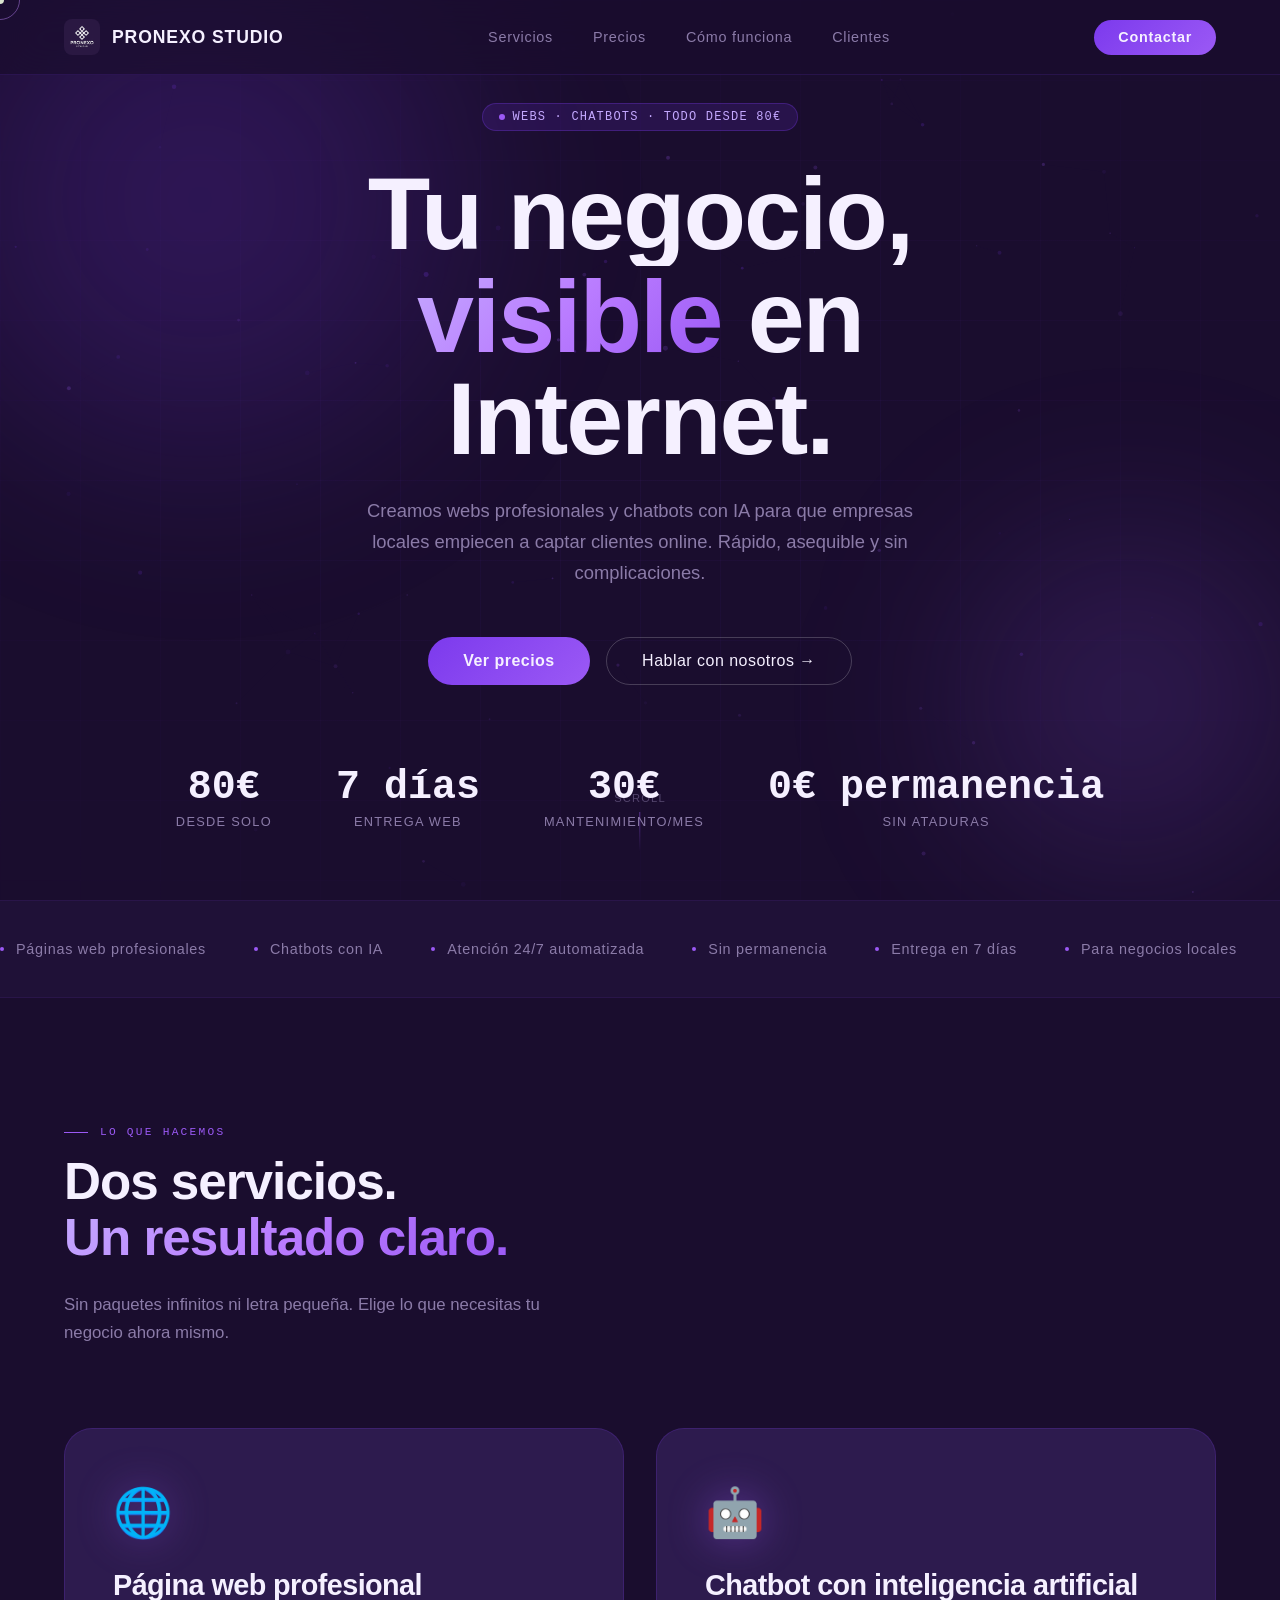
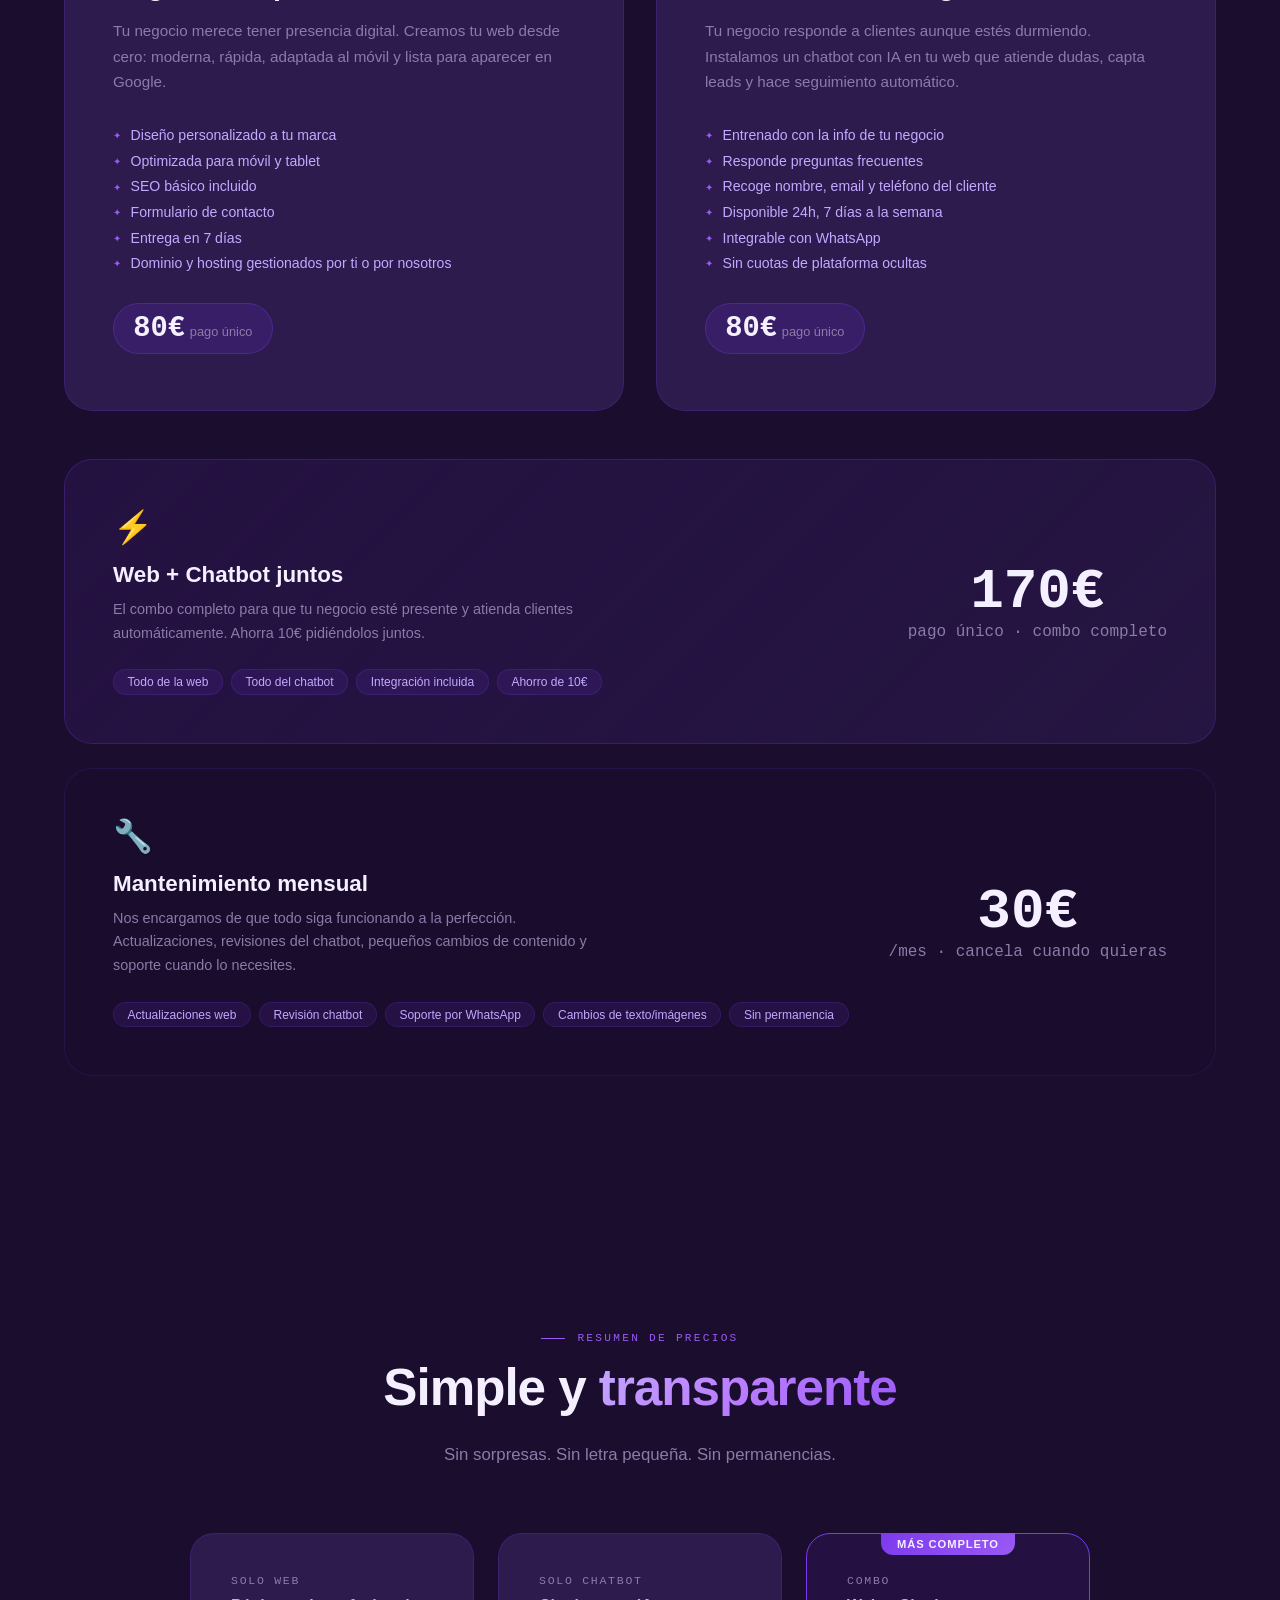
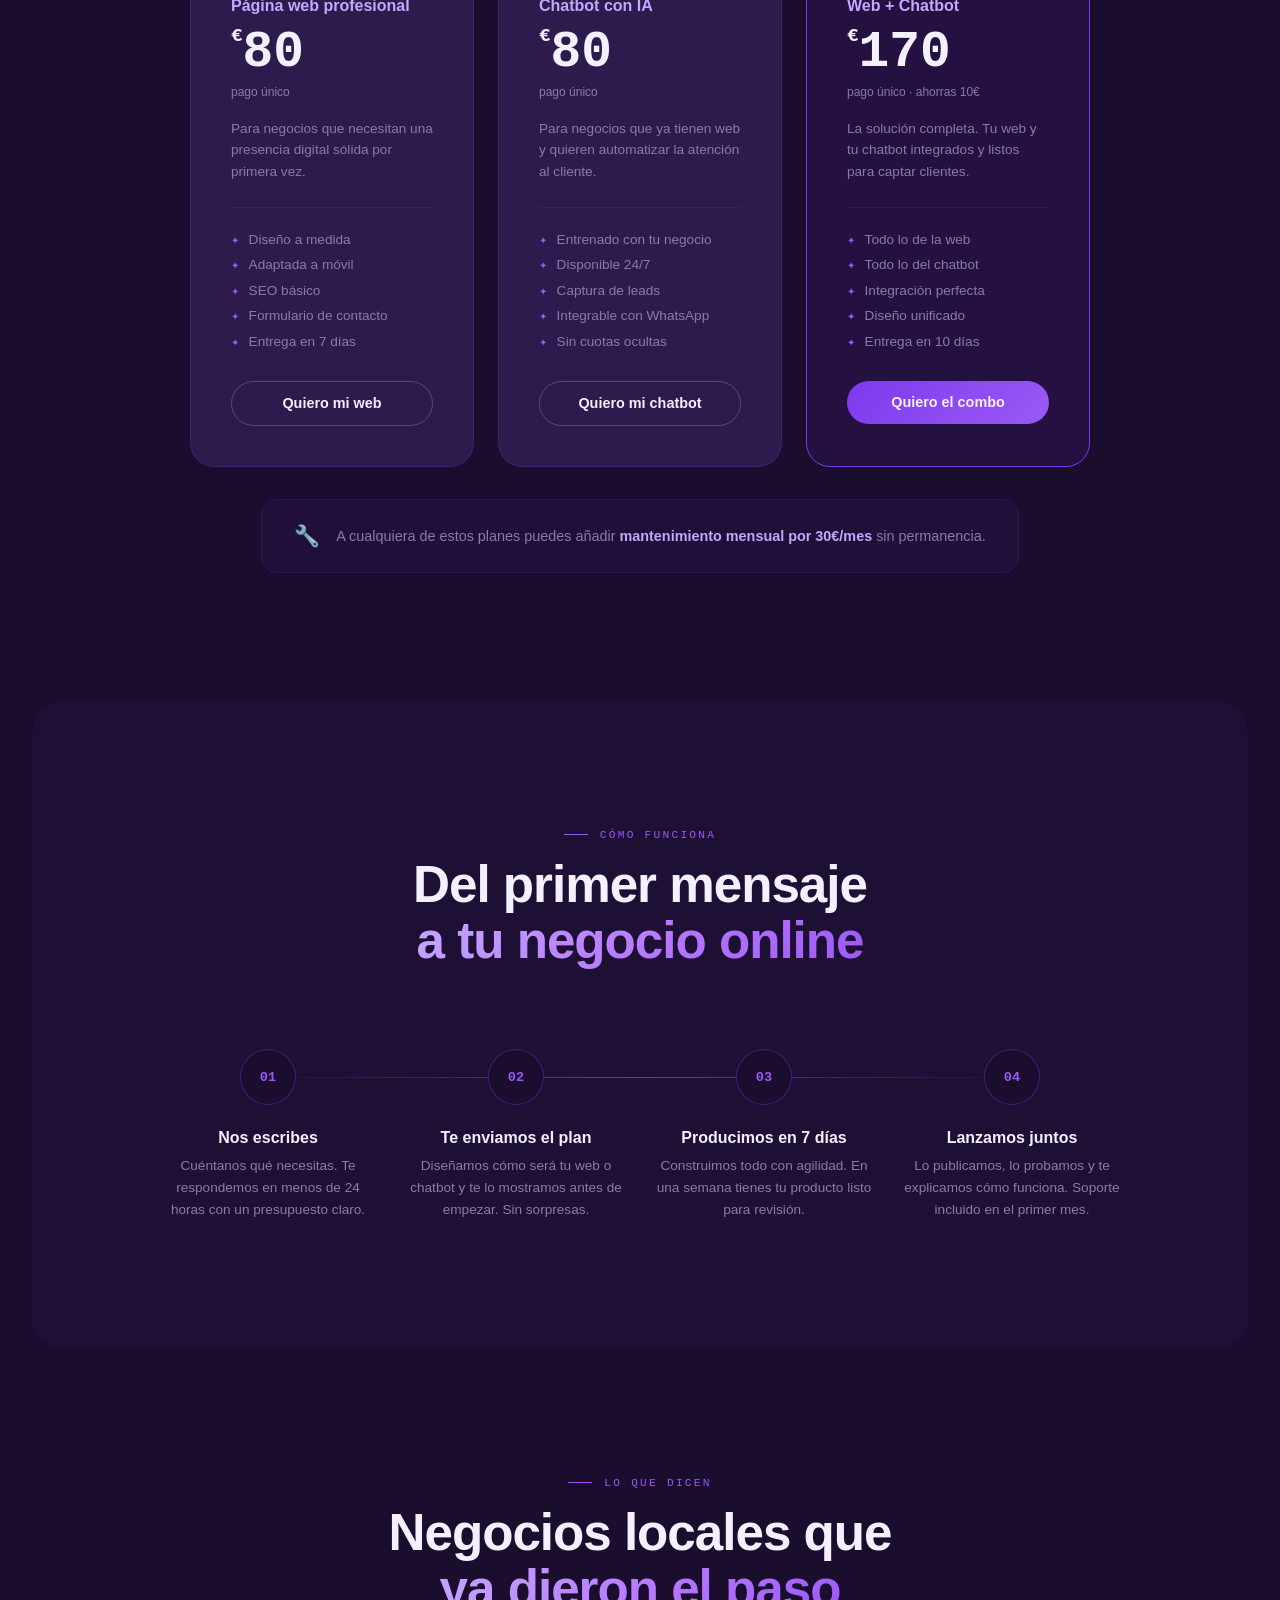
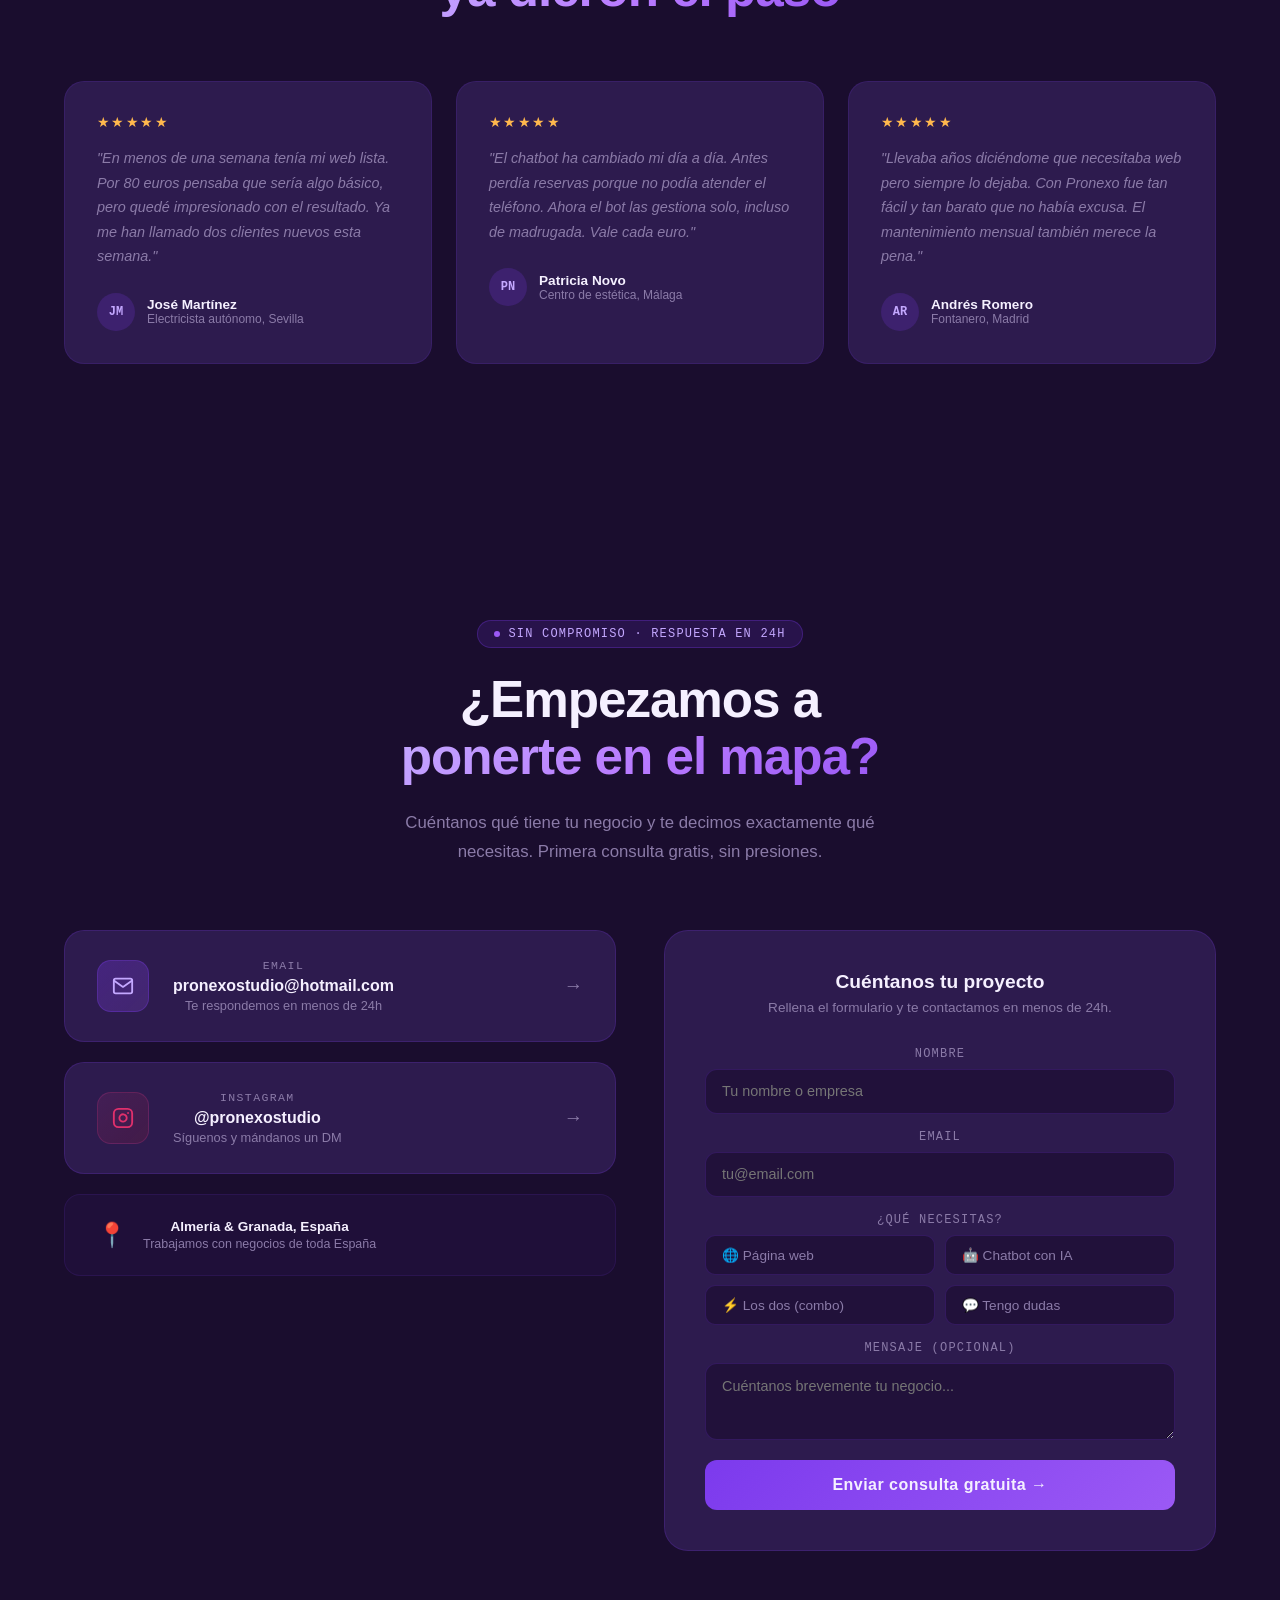
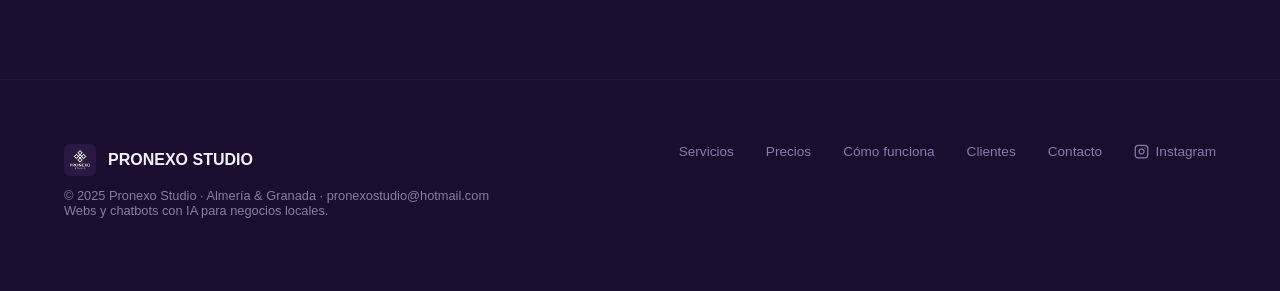
==== index.html @ 81e96afe "corregir nombre a index.html" ====
<!DOCTYPE html>
<html lang="es">
<head>
<meta charset="UTF-8">
<meta http-equiv="Content-Security-Policy" content="default-src 'self'; style-src 'self' 'unsafe-inline' https://fonts.googleapis.com; font-src https://fonts.gstatic.com; script-src 'self' 'unsafe-inline'; img-src 'self' data:; connect-src 'none'; frame-src 'none'; object-src 'none'; base-uri 'self';">
<meta http-equiv="X-Content-Type-Options" content="nosniff">
<meta http-equiv="X-Frame-Options" content="DENY">
<meta http-equiv="Referrer-Policy" content="strict-origin-when-cross-origin">
<meta http-equiv="Permissions-Policy" content="geolocation=(), microphone=(), camera=()">
<meta name="viewport" content="width=device-width, initial-scale=1.0">
<title>Pronexo Studio — Tu Presencia Digital con IA</title>
<link href="https://fonts.googleapis.com/css2?family=Space+Grotesk:wght@300;400;500;600;700&family=Space+Mono:wght@400;700&display=swap" rel="stylesheet">
<style>
*,*::before,*::after{box-sizing:border-box;margin:0;padding:0}
:root{
  --purple-deep:#1A0D2E;
  --purple-mid:#2D1B4E;
  --purple-bright:#7C3AED;
  --purple-glow:#9B59F5;
  --purple-light:#C4A8FF;
  --purple-pale:#EDE5FF;
  --white:#F5F0FF;
  --gray:#8B7BA8;
  --accent:#B97BFF;
  --gold:#FFB84D;
}
html{scroll-behavior:smooth}
body{
  background:var(--purple-deep);
  color:var(--white);
  font-family:'Space Grotesk',sans-serif;
  overflow-x:hidden;
  cursor:none;
}

/* CURSOR */
#cursor{position:fixed;top:0;left:0;pointer-events:none;z-index:9999;mix-blend-mode:difference}
#cursor-dot{width:8px;height:8px;background:var(--white);border-radius:50%;position:absolute;transform:translate(-50%,-50%);transition:transform .1s}
#cursor-ring{width:40px;height:40px;border:1.5px solid rgba(180,120,255,.6);border-radius:50%;position:absolute;transform:translate(-50%,-50%);transition:all .15s ease}

/* NAV */
nav{
  position:fixed;top:0;left:0;right:0;z-index:100;
  padding:1.2rem 4rem;
  display:flex;align-items:center;justify-content:space-between;
  backdrop-filter:blur(20px);
  background:rgba(26,13,46,.7);
  border-bottom:1px solid rgba(124,58,237,.15);
  transition:all .3s;
}
.nav-logo{display:flex;align-items:center;gap:.75rem}
.nav-logo img{width:36px;height:36px;border-radius:8px}
.nav-logo span{font-size:1.1rem;font-weight:700;letter-spacing:.05em;color:var(--white)}
.nav-links{display:flex;gap:2.5rem;list-style:none}
.nav-links a{color:var(--gray);text-decoration:none;font-size:.9rem;letter-spacing:.05em;transition:color .2s;font-weight:500}
.nav-links a:hover{color:var(--purple-light)}
.nav-cta{
  background:linear-gradient(135deg,var(--purple-bright),var(--purple-glow));
  color:var(--white);border:none;padding:.6rem 1.5rem;
  border-radius:50px;font-weight:600;font-size:.9rem;
  cursor:none;letter-spacing:.05em;
  transition:transform .2s,box-shadow .2s;
}
.nav-cta:hover{transform:scale(1.05);box-shadow:0 0 30px rgba(155,89,245,.4)}

/* HERO */
#hero{
  min-height:100vh;
  display:flex;flex-direction:column;align-items:center;justify-content:center;
  text-align:center;padding:6rem 2rem 4rem;
  position:relative;overflow:hidden;
}
.hero-grid{
  position:absolute;inset:0;
  background-image:
    linear-gradient(rgba(124,58,237,.06) 1px,transparent 1px),
    linear-gradient(90deg,rgba(124,58,237,.06) 1px,transparent 1px);
  background-size:80px 80px;
  mask-image:radial-gradient(ellipse 80% 70% at 50% 50%,black,transparent);
}
.hero-orb{position:absolute;border-radius:50%;filter:blur(80px);pointer-events:none;animation:orbFloat 8s ease-in-out infinite;}
.orb1{width:600px;height:600px;background:radial-gradient(circle,rgba(124,58,237,.25),transparent);top:-100px;left:-100px;}
.orb2{width:400px;height:400px;background:radial-gradient(circle,rgba(155,89,245,.2),transparent);bottom:0;right:-50px;animation-delay:-4s;}
@keyframes orbFloat{0%,100%{transform:translateY(0) scale(1)}50%{transform:translateY(-30px) scale(1.05)}}
.hero-eyebrow{
  display:inline-flex;align-items:center;gap:.5rem;
  background:rgba(124,58,237,.15);border:1px solid rgba(124,58,237,.3);
  border-radius:50px;padding:.4rem 1rem;
  font-family:'Space Mono',monospace;font-size:.75rem;
  color:var(--purple-light);letter-spacing:.1em;text-transform:uppercase;
  margin-bottom:2rem;
}
.hero-eyebrow-dot{width:6px;height:6px;background:var(--purple-glow);border-radius:50%;animation:pulse 2s infinite}
@keyframes pulse{0%,100%{opacity:1;transform:scale(1)}50%{opacity:.5;transform:scale(.8)}}
.hero-title{
  font-size:clamp(3rem,8vw,7rem);font-weight:700;line-height:1.0;
  letter-spacing:-.02em;margin-bottom:1.5rem;position:relative;z-index:1;
}
.hero-title .line{display:block;overflow:hidden}
.hero-title .word{display:inline-block;transform:translateY(120%);transition:transform .8s cubic-bezier(.16,1,.3,1)}
.hero-title.visible .word{transform:translateY(0)}
.hero-title .word:nth-child(2){transition-delay:.1s}
.hero-title .word:nth-child(3){transition-delay:.2s}
.grad-text{
  background:linear-gradient(135deg,var(--purple-light) 0%,var(--accent) 50%,var(--purple-glow) 100%);
  -webkit-background-clip:text;-webkit-text-fill-color:transparent;background-clip:text;
}
.hero-sub{font-size:1.15rem;color:var(--gray);max-width:560px;line-height:1.7;margin:0 auto 3rem;opacity:0;transform:translateY(20px);transition:all .8s .5s cubic-bezier(.16,1,.3,1)}
.hero-sub.visible{opacity:1;transform:translateY(0)}
.hero-ctas{display:flex;gap:1rem;justify-content:center;flex-wrap:wrap;opacity:0;transform:translateY(20px);transition:all .8s .7s}
.hero-ctas.visible{opacity:1;transform:translateY(0)}
.btn-primary{
  background:linear-gradient(135deg,var(--purple-bright),var(--purple-glow));
  color:var(--white);border:none;padding:.9rem 2.2rem;border-radius:50px;
  font-weight:600;font-size:1rem;cursor:none;letter-spacing:.03em;
  transition:transform .2s,box-shadow .2s;
}
.btn-primary:hover{transform:translateY(-2px);box-shadow:0 10px 40px rgba(155,89,245,.4)}
.btn-secondary{
  background:transparent;color:var(--white);
  border:1px solid rgba(255,255,255,.2);padding:.9rem 2.2rem;border-radius:50px;
  font-weight:500;font-size:1rem;cursor:none;letter-spacing:.03em;transition:all .2s;
}
.btn-secondary:hover{border-color:var(--purple-light);color:var(--purple-light)}
.hero-stats{display:flex;gap:4rem;justify-content:center;margin-top:5rem;flex-wrap:wrap;opacity:0;transition:opacity 1s 1s}
.hero-stats.visible{opacity:1}
.stat{text-align:center}
.stat-num{font-size:2.5rem;font-weight:700;color:var(--white);font-family:'Space Mono',monospace}
.stat-label{font-size:.8rem;color:var(--gray);letter-spacing:.1em;text-transform:uppercase;margin-top:.25rem}

/* MARQUEE */
.marquee-section{padding:2.5rem 0;border-top:1px solid rgba(124,58,237,.1);border-bottom:1px solid rgba(124,58,237,.1);overflow:hidden;background:rgba(45,27,78,.3)}
.marquee-track{display:flex;gap:3rem;width:max-content;animation:marquee 25s linear infinite}
@keyframes marquee{0%{transform:translateX(0)}100%{transform:translateX(-50%)}}
.marquee-item{display:flex;align-items:center;gap:.75rem;color:var(--gray);font-size:.9rem;white-space:nowrap;font-weight:500;letter-spacing:.05em}
.marquee-dot{width:4px;height:4px;background:var(--purple-glow);border-radius:50%}

/* SECTIONS */
section{padding:8rem 4rem;max-width:1400px;margin:0 auto}
.section-label{font-family:'Space Mono',monospace;font-size:.7rem;color:var(--purple-glow);letter-spacing:.2em;text-transform:uppercase;margin-bottom:1rem;display:flex;align-items:center;gap:.75rem}
.section-label::before{content:'';display:block;width:24px;height:1px;background:var(--purple-glow)}
.section-title{font-size:clamp(2rem,4vw,3.5rem);font-weight:700;line-height:1.1;letter-spacing:-.02em;margin-bottom:1.5rem}
.section-sub{font-size:1.05rem;color:var(--gray);max-width:500px;line-height:1.7}

/* SERVICES — solo 2 */
#services{position:relative}
.services-intro{margin-bottom:5rem}
.services-duo{display:grid;grid-template-columns:1fr 1fr;gap:2rem;margin-bottom:3rem}
.service-card-big{
  border-radius:28px;padding:3.5rem 3rem;
  background:var(--purple-mid);border:1px solid rgba(124,58,237,.2);
  position:relative;overflow:hidden;cursor:none;
  transition:transform .3s,border-color .3s;
}
.service-card-big:hover{transform:translateY(-5px);border-color:rgba(124,58,237,.5)}
.service-card-big::before{
  content:'';position:absolute;inset:0;
  background:linear-gradient(135deg,rgba(124,58,237,.08),transparent);
  opacity:0;transition:opacity .3s;
}
.service-card-big:hover::before{opacity:1}
.service-big-icon{
  font-size:3rem;margin-bottom:1.75rem;display:block;
  filter:drop-shadow(0 0 20px rgba(155,89,245,.4));
}
.service-big-title{font-size:1.8rem;font-weight:700;color:var(--white);margin-bottom:1rem;letter-spacing:-.02em}
.service-big-desc{font-size:.95rem;color:var(--gray);line-height:1.7;margin-bottom:2rem}
.service-features{list-style:none;display:flex;flex-direction:column;gap:.6rem;margin-bottom:2rem}
.service-features li{font-size:.88rem;color:var(--purple-light);display:flex;gap:.6rem;align-items:flex-start}
.service-features li::before{content:'✦';color:var(--purple-glow);flex-shrink:0;font-size:.65rem;margin-top:.2em}
.service-price-tag{
  display:inline-flex;align-items:baseline;gap:.3rem;
  background:rgba(124,58,237,.15);border:1px solid rgba(124,58,237,.3);
  border-radius:50px;padding:.5rem 1.2rem;
}
.service-price-num{font-size:1.8rem;font-weight:700;font-family:'Space Mono',monospace;color:var(--white)}
.service-price-label{font-size:.8rem;color:var(--gray)}

/* MAINTENANCE CARD */
.maintenance-card{
  border-radius:28px;padding:3rem;
  background:linear-gradient(135deg,rgba(124,58,237,.1),rgba(45,27,78,.6));
  border:1px solid rgba(124,58,237,.25);
  display:grid;grid-template-columns:1fr auto;gap:2rem;align-items:center;
  cursor:none;transition:transform .3s,border-color .3s;
}
.maintenance-card:hover{transform:translateY(-3px);border-color:rgba(124,58,237,.5)}
.maintenance-left{}
.maintenance-icon{font-size:2rem;margin-bottom:1rem;display:block}
.maintenance-title{font-size:1.4rem;font-weight:700;color:var(--white);margin-bottom:.6rem}
.maintenance-desc{font-size:.9rem;color:var(--gray);line-height:1.65;max-width:500px}
.maintenance-right{text-align:center;flex-shrink:0}
.maintenance-price{font-size:3.5rem;font-weight:700;font-family:'Space Mono',monospace;color:var(--white);line-height:1}
.maintenance-price span{font-size:1rem;color:var(--gray);font-weight:400;display:block;margin-top:.25rem}
.maintenance-features{display:flex;flex-wrap:wrap;gap:.5rem;margin-top:1.5rem}
.feat-pill{
  background:rgba(124,58,237,.12);border:1px solid rgba(124,58,237,.2);
  border-radius:50px;padding:.3rem .85rem;
  font-size:.75rem;color:var(--purple-light);white-space:nowrap;
}

/* PRICING — 3 planes claros */
#pricing{text-align:center}
.pricing-grid{display:grid;grid-template-columns:repeat(3,1fr);gap:1.5rem;max-width:900px;margin:4rem auto 0;text-align:left}
.pricing-card{
  border-radius:24px;padding:2.5rem;
  background:var(--purple-mid);border:1px solid rgba(124,58,237,.2);
  transition:transform .3s,border-color .3s;position:relative;cursor:none;
}
.pricing-card:hover{transform:translateY(-4px)}
.pricing-card.featured{border-color:var(--purple-bright);background:rgba(124,58,237,.1)}
.pricing-badge{
  position:absolute;top:-1px;left:50%;transform:translateX(-50%);
  background:linear-gradient(135deg,var(--purple-bright),var(--purple-glow));
  color:var(--white);padding:.3rem 1rem;border-radius:0 0 12px 12px;
  font-size:.7rem;font-weight:600;letter-spacing:.08em;text-transform:uppercase;white-space:nowrap;
}
.pricing-plan{font-size:.72rem;color:var(--gray);letter-spacing:.15em;text-transform:uppercase;font-family:'Space Mono',monospace;margin-bottom:.6rem}
.pricing-what{font-size:1rem;font-weight:600;color:var(--purple-light);margin-bottom:.75rem}
.pricing-price{font-size:3.2rem;font-weight:700;font-family:'Space Mono',monospace;color:var(--white);line-height:1}
.pricing-price sup{font-size:1.2rem;vertical-align:top;margin-top:.5rem}
.pricing-price sub{font-size:.9rem;color:var(--gray);font-weight:400}
.pricing-once{font-size:.75rem;color:var(--gray);margin-top:.25rem;margin-bottom:1.2rem}
.pricing-desc{font-size:.85rem;color:var(--gray);margin-bottom:1.5rem;line-height:1.6;padding-bottom:1.5rem;border-bottom:1px solid rgba(124,58,237,.15)}
.pricing-features{list-style:none;display:flex;flex-direction:column;gap:.65rem;margin-bottom:2rem}
.pricing-features li{font-size:.85rem;color:var(--gray);display:flex;gap:.6rem;align-items:flex-start}
.pricing-features li::before{content:'✦';color:var(--purple-glow);flex-shrink:0;font-size:.65rem;margin-top:.2em}
.pricing-btn{
  display:block;width:100%;text-align:center;
  padding:.85rem;border-radius:50px;font-weight:600;font-size:.9rem;
  cursor:none;transition:all .2s;text-decoration:none;border:none;
}
.pricing-btn.outline{background:transparent;color:var(--white);border:1px solid rgba(255,255,255,.2)}
.pricing-btn.outline:hover{border-color:var(--purple-light);color:var(--purple-light)}
.pricing-btn.filled{background:linear-gradient(135deg,var(--purple-bright),var(--purple-glow));color:var(--white)}
.pricing-btn.filled:hover{box-shadow:0 8px 30px rgba(155,89,245,.4)}

/* PROCESS */
.process-steps{display:grid;grid-template-columns:repeat(4,1fr);gap:2rem;margin-top:5rem;position:relative}
.process-steps::before{content:'';position:absolute;top:28px;left:10%;right:10%;height:1px;background:linear-gradient(90deg,transparent,rgba(124,58,237,.4),rgba(155,89,245,.6),rgba(124,58,237,.4),transparent)}
.step{position:relative;text-align:center}
.step-num{width:56px;height:56px;border-radius:50%;border:1px solid rgba(124,58,237,.4);display:flex;align-items:center;justify-content:center;font-family:'Space Mono',monospace;font-size:.85rem;font-weight:700;color:var(--purple-glow);margin:0 auto 1.5rem;background:var(--purple-deep);position:relative;z-index:1;transition:all .3s}
.step:hover .step-num{background:rgba(124,58,237,.2);border-color:var(--purple-glow);box-shadow:0 0 20px rgba(155,89,245,.3)}
.step-title{font-size:1rem;font-weight:600;margin-bottom:.5rem;color:var(--white)}
.step-desc{font-size:.85rem;color:var(--gray);line-height:1.6}

/* TESTIMONIALS */
.testimonials-grid{display:grid;grid-template-columns:repeat(3,1fr);gap:1.5rem;margin-top:4rem}
.testimonial-card{background:var(--purple-mid);border:1px solid rgba(124,58,237,.15);border-radius:20px;padding:2rem;transition:transform .3s;cursor:none}
.testimonial-card:hover{transform:translateY(-3px)}
.testimonial-stars{color:var(--gold);font-size:.9rem;margin-bottom:1rem;letter-spacing:.1em}
.testimonial-text{font-size:.9rem;color:var(--gray);line-height:1.7;margin-bottom:1.5rem;font-style:italic}
.testimonial-author{display:flex;align-items:center;gap:.75rem}
.author-avatar{width:38px;height:38px;border-radius:50%;background:rgba(124,58,237,.2);display:flex;align-items:center;justify-content:center;font-size:.75rem;font-weight:700;color:var(--purple-light);font-family:'Space Mono',monospace;flex-shrink:0}
.author-name{font-size:.85rem;font-weight:600;color:var(--white)}
.author-company{font-size:.75rem;color:var(--gray)}

/* CTA */
#cta{text-align:center}
.cta-box{background:linear-gradient(135deg,rgba(124,58,237,.2),rgba(45,27,78,.8));border:1px solid rgba(124,58,237,.3);border-radius:32px;padding:6rem 4rem;position:relative;overflow:hidden;max-width:900px;margin:0 auto}
.cta-glow{position:absolute;top:50%;left:50%;transform:translate(-50%,-50%);width:600px;height:300px;background:radial-gradient(ellipse,rgba(124,58,237,.15),transparent);pointer-events:none}
.cta-title{font-size:clamp(2rem,4vw,3.2rem);font-weight:700;margin-bottom:1.5rem;line-height:1.1}
.cta-sub{font-size:1.05rem;color:var(--gray);margin-bottom:2.5rem;max-width:480px;margin-left:auto;margin-right:auto;line-height:1.7}

/* FOOTER */
footer{padding:4rem;border-top:1px solid rgba(124,58,237,.1);max-width:1400px;margin:0 auto;display:grid;grid-template-columns:1fr auto;gap:2rem;align-items:start}
.footer-brand{display:flex;align-items:center;gap:.75rem;margin-bottom:.75rem}
.footer-brand img{width:32px;height:32px;border-radius:6px}
.footer-brand span{font-weight:700;font-size:1rem;color:var(--white)}
.footer-copy{font-size:.8rem;color:var(--gray)}
.footer-links{display:flex;gap:2rem;flex-wrap:wrap}
.footer-links a{font-size:.85rem;color:var(--gray);text-decoration:none;transition:color .2s}
.footer-links a:hover{color:var(--purple-light)}

/* SCROLL REVEAL */
.reveal{opacity:0;transform:translateY(40px);transition:all .8s cubic-bezier(.16,1,.3,1)}
.reveal.revealed{opacity:1;transform:translateY(0)}
.reveal-delay-1{transition-delay:.1s}
.reveal-delay-2{transition-delay:.2s}
.reveal-delay-3{transition-delay:.3s}
.reveal-delay-4{transition-delay:.4s}

/* SCROLL INDICATOR */
.scroll-indicator{position:absolute;bottom:3rem;left:50%;transform:translateX(-50%);display:flex;flex-direction:column;align-items:center;gap:.5rem;opacity:.5;animation:scrollBounce 2s ease-in-out infinite;font-size:.7rem;color:var(--gray);letter-spacing:.1em}
@keyframes scrollBounce{0%,100%{transform:translateX(-50%) translateY(0)}50%{transform:translateX(-50%) translateY(6px)}}
.scroll-indicator-line{width:1px;height:40px;background:linear-gradient(var(--purple-glow),transparent)}

@media(max-width:900px){
  nav{padding:1rem 2rem}
  .nav-links{display:none}
  section{padding:5rem 2rem}
  .services-duo{grid-template-columns:1fr}
  .maintenance-card{grid-template-columns:1fr;text-align:center}
  .process-steps{grid-template-columns:1fr 1fr}
  .pricing-grid{grid-template-columns:1fr;max-width:400px}
  .testimonials-grid{grid-template-columns:1fr}
  footer{grid-template-columns:1fr}
  .cta-box{padding:4rem 2rem}
}
</style>
</head>
<body>

<canvas id="particles-canvas" style="position:fixed;inset:0;pointer-events:none;z-index:0;opacity:.4"></canvas>

<div id="cursor">
  <div id="cursor-dot"></div>
  <div id="cursor-ring"></div>
</div>

<nav id="navbar">
  <div class="nav-logo">
    <img src="[data-uri]" alt="Pronexo Studio">
    <span>PRONEXO STUDIO</span>
  </div>
  <ul class="nav-links">
    <li><a href="#services">Servicios</a></li>
    <li><a href="#pricing">Precios</a></li>
    <li><a href="#process">Cómo funciona</a></li>
    <li><a href="#testimonials">Clientes</a></li>
  </ul>
  <button class="nav-cta" onclick="document.getElementById('cta').scrollIntoView({behavior:'smooth'})">Contactar</button>
</nav>

<section id="hero">
  <div class="hero-grid"></div>
  <div class="hero-orb orb1"></div>
  <div class="hero-orb orb2"></div>
  <div style="position:relative;z-index:1" id="hero-content">
    <div class="hero-eyebrow">
      <span class="hero-eyebrow-dot"></span>
      <span>Webs · Chatbots · Todo desde 80€</span>
    </div>
    <h1 class="hero-title">
      <span class="line"><span class="word">Tu negocio,</span></span>
      <span class="line"><span class="word grad-text">visible</span> <span class="word">en</span></span>
      <span class="line"><span class="word">Internet.</span></span>
    </h1>
    <p class="hero-sub">Creamos webs profesionales y chatbots con IA para que empresas locales empiecen a captar clientes online. Rápido, asequible y sin complicaciones.</p>
    <div class="hero-ctas">
      <button class="btn-primary" onclick="document.getElementById('pricing').scrollIntoView({behavior:'smooth'})">Ver precios</button>
      <button class="btn-secondary" onclick="document.getElementById('cta').scrollIntoView({behavior:'smooth'})">Hablar con nosotros →</button>
    </div>
    <div class="hero-stats">
      <div class="stat"><div class="stat-num" data-count="80" data-suffix="€">0</div><div class="stat-label">Desde solo</div></div>
      <div class="stat"><div class="stat-num" data-count="7" data-suffix=" días">0</div><div class="stat-label">Entrega web</div></div>
      <div class="stat"><div class="stat-num" data-count="30" data-suffix="€">0</div><div class="stat-label">Mantenimiento/mes</div></div>
      <div class="stat"><div class="stat-num" data-count="0" data-suffix="€ permanencia">0</div><div class="stat-label">Sin ataduras</div></div>
    </div>
  </div>
  <div class="scroll-indicator"><span>SCROLL</span><div class="scroll-indicator-line"></div></div>
</section>

<div class="marquee-section">
  <div class="marquee-track">
    <div class="marquee-item"><span class="marquee-dot"></span> Páginas web profesionales</div>
    <div class="marquee-item"><span class="marquee-dot"></span> Chatbots con IA</div>
    <div class="marquee-item"><span class="marquee-dot"></span> Atención 24/7 automatizada</div>
    <div class="marquee-item"><span class="marquee-dot"></span> Sin permanencia</div>
    <div class="marquee-item"><span class="marquee-dot"></span> Entrega en 7 días</div>
    <div class="marquee-item"><span class="marquee-dot"></span> Para negocios locales</div>
    <div class="marquee-item"><span class="marquee-dot"></span> Precios desde 80€</div>
    <div class="marquee-item"><span class="marquee-dot"></span> Páginas web profesionales</div>
    <div class="marquee-item"><span class="marquee-dot"></span> Chatbots con IA</div>
    <div class="marquee-item"><span class="marquee-dot"></span> Atención 24/7 automatizada</div>
    <div class="marquee-item"><span class="marquee-dot"></span> Sin permanencia</div>
    <div class="marquee-item"><span class="marquee-dot"></span> Entrega en 7 días</div>
    <div class="marquee-item"><span class="marquee-dot"></span> Para negocios locales</div>
    <div class="marquee-item"><span class="marquee-dot"></span> Precios desde 80€</div>
  </div>
</div>

<section id="services">
  <div class="services-intro reveal">
    <div class="section-label">Lo que hacemos</div>
    <h2 class="section-title">Dos servicios.<br><span class="grad-text">Un resultado claro.</span></h2>
    <p class="section-sub">Sin paquetes infinitos ni letra pequeña. Elige lo que necesitas tu negocio ahora mismo.</p>
  </div>

  <div class="services-duo">
    <div class="service-card-big reveal reveal-delay-1">
      <span class="service-big-icon">🌐</span>
      <div class="service-big-title">Página web profesional</div>
      <div class="service-big-desc">Tu negocio merece tener presencia digital. Creamos tu web desde cero: moderna, rápida, adaptada al móvil y lista para aparecer en Google.</div>
      <ul class="service-features">
        <li>Diseño personalizado a tu marca</li>
        <li>Optimizada para móvil y tablet</li>
        <li>SEO básico incluido</li>
        <li>Formulario de contacto</li>
        <li>Entrega en 7 días</li>
        <li>Dominio y hosting gestionados por ti o por nosotros</li>
      </ul>
      <div class="service-price-tag">
        <span class="service-price-num">80€</span>
        <span class="service-price-label">pago único</span>
      </div>
    </div>

    <div class="service-card-big reveal reveal-delay-2">
      <span class="service-big-icon">🤖</span>
      <div class="service-big-title">Chatbot con inteligencia artificial</div>
      <div class="service-big-desc">Tu negocio responde a clientes aunque estés durmiendo. Instalamos un chatbot con IA en tu web que atiende dudas, capta leads y hace seguimiento automático.</div>
      <ul class="service-features">
        <li>Entrenado con la info de tu negocio</li>
        <li>Responde preguntas frecuentes</li>
        <li>Recoge nombre, email y teléfono del cliente</li>
        <li>Disponible 24h, 7 días a la semana</li>
        <li>Integrable con WhatsApp</li>
        <li>Sin cuotas de plataforma ocultas</li>
      </ul>
      <div class="service-price-tag">
        <span class="service-price-num">80€</span>
        <span class="service-price-label">pago único</span>
      </div>
    </div>
  </div>

  <div class="maintenance-card reveal">
    <div class="maintenance-left">
      <span class="maintenance-icon">⚡</span>
      <div class="maintenance-title">Web + Chatbot juntos</div>
      <div class="maintenance-desc">El combo completo para que tu negocio esté presente y atienda clientes automáticamente. Ahorra 10€ pidiéndolos juntos.</div>
      <div class="maintenance-features">
        <span class="feat-pill">Todo de la web</span>
        <span class="feat-pill">Todo del chatbot</span>
        <span class="feat-pill">Integración incluida</span>
        <span class="feat-pill">Ahorro de 10€</span>
      </div>
    </div>
    <div class="maintenance-right">
      <div class="maintenance-price">170€<span>pago único · combo completo</span></div>
    </div>
  </div>

  <div class="maintenance-card reveal" style="margin-top:1.5rem;background:rgba(26,13,46,.6);border-color:rgba(124,58,237,.15)">
    <div class="maintenance-left">
      <span class="maintenance-icon">🔧</span>
      <div class="maintenance-title">Mantenimiento mensual</div>
      <div class="maintenance-desc">Nos encargamos de que todo siga funcionando a la perfección. Actualizaciones, revisiones del chatbot, pequeños cambios de contenido y soporte cuando lo necesites.</div>
      <div class="maintenance-features">
        <span class="feat-pill">Actualizaciones web</span>
        <span class="feat-pill">Revisión chatbot</span>
        <span class="feat-pill">Soporte por WhatsApp</span>
        <span class="feat-pill">Cambios de texto/imágenes</span>
        <span class="feat-pill">Sin permanencia</span>
      </div>
    </div>
    <div class="maintenance-right">
      <div class="maintenance-price">30€<span>/mes · cancela cuando quieras</span></div>
    </div>
  </div>
</section>

<section id="pricing" style="text-align:center">
  <div class="reveal">
    <div class="section-label" style="justify-content:center">Resumen de precios</div>
    <h2 class="section-title">Simple y <span class="grad-text">transparente</span></h2>
    <p class="section-sub" style="margin:0 auto 0">Sin sorpresas. Sin letra pequeña. Sin permanencias.</p>
  </div>
  <div class="pricing-grid">
    <div class="pricing-card reveal reveal-delay-1">
      <div class="pricing-plan">Solo web</div>
      <div class="pricing-what">Página web profesional</div>
      <div class="pricing-price"><sup>€</sup>80<sub></sub></div>
      <div class="pricing-once">pago único</div>
      <div class="pricing-desc">Para negocios que necesitan una presencia digital sólida por primera vez.</div>
      <ul class="pricing-features">
        <li>Diseño a medida</li>
        <li>Adaptada a móvil</li>
        <li>SEO básico</li>
        <li>Formulario de contacto</li>
        <li>Entrega en 7 días</li>
      </ul>
      <button class="pricing-btn outline" onclick="document.getElementById('cta').scrollIntoView({behavior:'smooth'})">Quiero mi web</button>
    </div>

    <div class="pricing-card reveal reveal-delay-2">
      <div class="pricing-plan">Solo chatbot</div>
      <div class="pricing-what">Chatbot con IA</div>
      <div class="pricing-price"><sup>€</sup>80<sub></sub></div>
      <div class="pricing-once">pago único</div>
      <div class="pricing-desc">Para negocios que ya tienen web y quieren automatizar la atención al cliente.</div>
      <ul class="pricing-features">
        <li>Entrenado con tu negocio</li>
        <li>Disponible 24/7</li>
        <li>Captura de leads</li>
        <li>Integrable con WhatsApp</li>
        <li>Sin cuotas ocultas</li>
      </ul>
      <button class="pricing-btn outline" onclick="document.getElementById('cta').scrollIntoView({behavior:'smooth'})">Quiero mi chatbot</button>
    </div>

    <div class="pricing-card featured reveal reveal-delay-3">
      <div class="pricing-badge">Más completo</div>
      <div class="pricing-plan">Combo</div>
      <div class="pricing-what">Web + Chatbot</div>
      <div class="pricing-price"><sup>€</sup>170<sub></sub></div>
      <div class="pricing-once">pago único · ahorras 10€</div>
      <div class="pricing-desc">La solución completa. Tu web y tu chatbot integrados y listos para captar clientes.</div>
      <ul class="pricing-features">
        <li>Todo lo de la web</li>
        <li>Todo lo del chatbot</li>
        <li>Integración perfecta</li>
        <li>Diseño unificado</li>
        <li>Entrega en 10 días</li>
      </ul>
      <button class="pricing-btn filled" onclick="document.getElementById('cta').scrollIntoView({behavior:'smooth'})">Quiero el combo</button>
    </div>
  </div>

  <div style="margin-top:2rem;padding:1.5rem 2rem;background:rgba(124,58,237,.06);border:1px solid rgba(124,58,237,.15);border-radius:16px;display:inline-flex;align-items:center;gap:1rem;font-size:.9rem;color:var(--gray)" class="reveal">
    <span style="font-size:1.3rem">🔧</span>
    <span>A cualquiera de estos planes puedes añadir <strong style="color:var(--purple-light)">mantenimiento mensual por 30€/mes</strong> sin permanencia.</span>
  </div>
</section>

<div style="padding:8rem;background:rgba(45,27,78,.2);border-radius:32px;margin:0 2rem" id="process">
  <div style="max-width:1400px;margin:0 auto">
    <div class="reveal" style="text-align:center;margin-bottom:0">
      <div class="section-label" style="justify-content:center">Cómo funciona</div>
      <h2 class="section-title">Del primer mensaje<br><span class="grad-text">a tu negocio online</span></h2>
    </div>
    <div class="process-steps">
      <div class="step reveal reveal-delay-1">
        <div class="step-num">01</div>
        <div class="step-title">Nos escribes</div>
        <div class="step-desc">Cuéntanos qué necesitas. Te respondemos en menos de 24 horas con un presupuesto claro.</div>
      </div>
      <div class="step reveal reveal-delay-2">
        <div class="step-num">02</div>
        <div class="step-title">Te enviamos el plan</div>
        <div class="step-desc">Diseñamos cómo será tu web o chatbot y te lo mostramos antes de empezar. Sin sorpresas.</div>
      </div>
      <div class="step reveal reveal-delay-3">
        <div class="step-num">03</div>
        <div class="step-title">Producimos en 7 días</div>
        <div class="step-desc">Construimos todo con agilidad. En una semana tienes tu producto listo para revisión.</div>
      </div>
      <div class="step reveal reveal-delay-4">
        <div class="step-num">04</div>
        <div class="step-title">Lanzamos juntos</div>
        <div class="step-desc">Lo publicamos, lo probamos y te explicamos cómo funciona. Soporte incluido en el primer mes.</div>
      </div>
    </div>
  </div>
</div>

<section id="testimonials">
  <div class="reveal" style="text-align:center;margin-bottom:0">
    <div class="section-label" style="justify-content:center">Lo que dicen</div>
    <h2 class="section-title">Negocios locales que<br><span class="grad-text">ya dieron el paso</span></h2>
  </div>
  <div class="testimonials-grid">
    <div class="testimonial-card reveal reveal-delay-1">
      <div class="testimonial-stars">★★★★★</div>
      <div class="testimonial-text">"En menos de una semana tenía mi web lista. Por 80 euros pensaba que sería algo básico, pero quedé impresionado con el resultado. Ya me han llamado dos clientes nuevos esta semana."</div>
      <div class="testimonial-author">
        <div class="author-avatar">JM</div>
        <div>
          <div class="author-name">José Martínez</div>
          <div class="author-company">Electricista autónomo, Sevilla</div>
        </div>
      </div>
    </div>
    <div class="testimonial-card reveal reveal-delay-2">
      <div class="testimonial-stars">★★★★★</div>
      <div class="testimonial-text">"El chatbot ha cambiado mi día a día. Antes perdía reservas porque no podía atender el teléfono. Ahora el bot las gestiona solo, incluso de madrugada. Vale cada euro."</div>
      <div class="testimonial-author">
        <div class="author-avatar">PN</div>
        <div>
          <div class="author-name">Patricia Novo</div>
          <div class="author-company">Centro de estética, Málaga</div>
        </div>
      </div>
    </div>
    <div class="testimonial-card reveal reveal-delay-3">
      <div class="testimonial-stars">★★★★★</div>
      <div class="testimonial-text">"Llevaba años diciéndome que necesitaba web pero siempre lo dejaba. Con Pronexo fue tan fácil y tan barato que no había excusa. El mantenimiento mensual también merece la pena."</div>
      <div class="testimonial-author">
        <div class="author-avatar">AR</div>
        <div>
          <div class="author-name">Andrés Romero</div>
          <div class="author-company">Fontanero, Madrid</div>
        </div>
      </div>
    </div>
  </div>
</section>

<section id="cta" style="max-width:none;padding:8rem 4rem;background:none">
  <div style="max-width:1200px;margin:0 auto">

    <div class="reveal" style="text-align:center;margin-bottom:4rem">
      <div class="hero-eyebrow" style="display:inline-flex;margin-bottom:1.5rem">
        <span class="hero-eyebrow-dot"></span>
        <span>Sin compromiso · Respuesta en 24h</span>
      </div>
      <h2 class="section-title">¿Empezamos a<br><span class="grad-text">ponerte en el mapa?</span></h2>
      <p class="section-sub" style="margin:0 auto">Cuéntanos qué tiene tu negocio y te decimos exactamente qué necesitas. Primera consulta gratis, sin presiones.</p>
    </div>

    <div style="display:grid;grid-template-columns:1fr 1fr;gap:3rem;align-items:start">

      <!-- CONTACT CARDS -->
      <div class="reveal" style="display:flex;flex-direction:column;gap:1.25rem">

        <a href="mailto:pronexostudio@hotmail.com?subject=Quiero mi web/chatbot" style="display:flex;align-items:center;gap:1.5rem;background:var(--purple-mid);border:1px solid rgba(124,58,237,.2);border-radius:20px;padding:1.75rem 2rem;text-decoration:none;transition:all .3s;cursor:none" onmouseover="this.style.borderColor='rgba(124,58,237,.6)';this.style.transform='translateY(-2px)';this.style.boxShadow='0 12px 40px rgba(124,58,237,.15)'" onmouseout="this.style.borderColor='rgba(124,58,237,.2)';this.style.transform='';this.style.boxShadow=''">
          <div style="width:52px;height:52px;border-radius:14px;background:linear-gradient(135deg,rgba(124,58,237,.3),rgba(155,89,245,.2));border:1px solid rgba(124,58,237,.3);display:flex;align-items:center;justify-content:center;flex-shrink:0">
            <svg xmlns="http://www.w3.org/2000/svg" width="22" height="22" viewBox="0 0 24 24" fill="none" stroke="#C4A8FF" stroke-width="2" stroke-linecap="round" stroke-linejoin="round"><path d="M4 4h16c1.1 0 2 .9 2 2v12c0 1.1-.9 2-2 2H4c-1.1 0-2-.9-2-2V6c0-1.1.9-2 2-2z"/><polyline points="22,6 12,13 2,6"/></svg>
          </div>
          <div>
            <div style="font-size:.72rem;color:var(--gray);letter-spacing:.12em;text-transform:uppercase;font-family:'Space Mono',monospace;margin-bottom:.3rem">Email</div>
            <div style="font-size:1rem;font-weight:600;color:var(--white)">pronexostudio@hotmail.com</div>
            <div style="font-size:.8rem;color:var(--gray);margin-top:.2rem">Te respondemos en menos de 24h</div>
          </div>
          <div style="margin-left:auto;color:var(--gray);font-size:1.2rem">→</div>
        </a>

        

        <a href="https://www.instagram.com/pronexostudio/" target="_blank" rel="noopener" style="display:flex;align-items:center;gap:1.5rem;background:var(--purple-mid);border:1px solid rgba(124,58,237,.2);border-radius:20px;padding:1.75rem 2rem;text-decoration:none;transition:all .3s;cursor:none" onmouseover="this.style.borderColor='rgba(193,53,132,.4)';this.style.transform='translateY(-2px)';this.style.boxShadow='0 12px 40px rgba(193,53,132,.08)'" onmouseout="this.style.borderColor='rgba(124,58,237,.2)';this.style.transform='';this.style.boxShadow=''">
          <div style="width:52px;height:52px;border-radius:14px;background:linear-gradient(135deg,rgba(193,53,132,.15),rgba(253,29,29,.1));border:1px solid rgba(193,53,132,.25);display:flex;align-items:center;justify-content:center;flex-shrink:0">
            <svg xmlns="http://www.w3.org/2000/svg" width="22" height="22" viewBox="0 0 24 24" fill="none" stroke="#E1306C" stroke-width="2" stroke-linecap="round" stroke-linejoin="round"><rect x="2" y="2" width="20" height="20" rx="5" ry="5"/><path d="M16 11.37A4 4 0 1 1 12.63 8 4 4 0 0 1 16 11.37z"/><line x1="17.5" y1="6.5" x2="17.51" y2="6.5"/></svg>
          </div>
          <div>
            <div style="font-size:.72rem;color:var(--gray);letter-spacing:.12em;text-transform:uppercase;font-family:'Space Mono',monospace;margin-bottom:.3rem">Instagram</div>
            <div style="font-size:1rem;font-weight:600;color:var(--white)">@pronexostudio</div>
            <div style="font-size:.8rem;color:var(--gray);margin-top:.2rem">Síguenos y mándanos un DM</div>
          </div>
          <div style="margin-left:auto;color:var(--gray);font-size:1.2rem">→</div>
        </a>

        <div style="padding:1.5rem 2rem;background:rgba(124,58,237,.06);border:1px solid rgba(124,58,237,.12);border-radius:16px;display:flex;align-items:center;gap:1rem">
          <span style="font-size:1.5rem">📍</span>
          <div>
            <div style="font-size:.85rem;font-weight:600;color:var(--white)">Almería &amp; Granada, España</div>
            <div style="font-size:.78rem;color:var(--gray);margin-top:.2rem">Trabajamos con negocios de toda España</div>
          </div>
        </div>

      </div>

      <!-- CONTACT FORM -->
      <div class="reveal reveal-delay-2">
        <div style="background:var(--purple-mid);border:1px solid rgba(124,58,237,.2);border-radius:24px;padding:2.5rem">
          <div style="margin-bottom:2rem">
            <div style="font-size:1.2rem;font-weight:700;color:var(--white);margin-bottom:.4rem">Cuéntanos tu proyecto</div>
            <div style="font-size:.85rem;color:var(--gray)">Rellena el formulario y te contactamos en menos de 24h.</div>
          </div>
          <div style="display:flex;flex-direction:column;gap:1rem">
            <div>
              <label style="display:block;font-size:.75rem;color:var(--gray);letter-spacing:.1em;text-transform:uppercase;font-family:'Space Mono',monospace;margin-bottom:.5rem">Nombre</label>
              <input id="cf-name" type="text" placeholder="Tu nombre o empresa" maxlength="100" autocomplete="name" spellcheck="false" style="width:100%;background:rgba(26,13,46,.6);border:1px solid rgba(124,58,237,.2);border-radius:12px;padding:.85rem 1rem;color:var(--white);font-family:'Space Grotesk',sans-serif;font-size:.9rem;outline:none;transition:border-color .2s" onfocus="this.style.borderColor='rgba(124,58,237,.6)'" onblur="this.style.borderColor='rgba(124,58,237,.2)'">
            </div>
            <div>
              <label style="display:block;font-size:.75rem;color:var(--gray);letter-spacing:.1em;text-transform:uppercase;font-family:'Space Mono',monospace;margin-bottom:.5rem">Email</label>
              <input id="cf-email" type="email" placeholder="tu@email.com" maxlength="150" autocomplete="email" style="width:100%;background:rgba(26,13,46,.6);border:1px solid rgba(124,58,237,.2);border-radius:12px;padding:.85rem 1rem;color:var(--white);font-family:'Space Grotesk',sans-serif;font-size:.9rem;outline:none;transition:border-color .2s" onfocus="this.style.borderColor='rgba(124,58,237,.6)'" onblur="this.style.borderColor='rgba(124,58,237,.2)'">
            </div>
            <div>
              <label style="display:block;font-size:.75rem;color:var(--gray);letter-spacing:.1em;text-transform:uppercase;font-family:'Space Mono',monospace;margin-bottom:.5rem">¿Qué necesitas?</label>
              <div style="display:grid;grid-template-columns:1fr 1fr;gap:.6rem">
                <label id="opt-web" style="display:flex;align-items:center;gap:.6rem;background:rgba(26,13,46,.6);border:1px solid rgba(124,58,237,.2);border-radius:10px;padding:.7rem 1rem;cursor:none;transition:all .2s" onclick="toggleOpt('opt-web')">
                  <span style="font-size:.85rem;color:var(--gray)">🌐 Página web</span>
                </label>
                <label id="opt-bot" style="display:flex;align-items:center;gap:.6rem;background:rgba(26,13,46,.6);border:1px solid rgba(124,58,237,.2);border-radius:10px;padding:.7rem 1rem;cursor:none;transition:all .2s" onclick="toggleOpt('opt-bot')">
                  <span style="font-size:.85rem;color:var(--gray)">🤖 Chatbot con IA</span>
                </label>
                <label id="opt-combo" style="display:flex;align-items:center;gap:.6rem;background:rgba(26,13,46,.6);border:1px solid rgba(124,58,237,.2);border-radius:10px;padding:.7rem 1rem;cursor:none;transition:all .2s" onclick="toggleOpt('opt-combo')">
                  <span style="font-size:.85rem;color:var(--gray)">⚡ Los dos (combo)</span>
                </label>
                <label id="opt-other" style="display:flex;align-items:center;gap:.6rem;background:rgba(26,13,46,.6);border:1px solid rgba(124,58,237,.2);border-radius:10px;padding:.7rem 1rem;cursor:none;transition:all .2s" onclick="toggleOpt('opt-other')">
                  <span style="font-size:.85rem;color:var(--gray)">💬 Tengo dudas</span>
                </label>
              </div>
            </div>
            <div>
              <label style="display:block;font-size:.75rem;color:var(--gray);letter-spacing:.1em;text-transform:uppercase;font-family:'Space Mono',monospace;margin-bottom:.5rem">Mensaje (opcional)</label>
              <textarea id="cf-msg" placeholder="Cuéntanos brevemente tu negocio..." rows="3" maxlength="500" style="width:100%;background:rgba(26,13,46,.6);border:1px solid rgba(124,58,237,.2);border-radius:12px;padding:.85rem 1rem;color:var(--white);font-family:'Space Grotesk',sans-serif;font-size:.9rem;outline:none;transition:border-color .2s;resize:vertical" onfocus="this.style.borderColor='rgba(124,58,237,.6)'" onblur="this.style.borderColor='rgba(124,58,237,.2)'"></textarea>
            </div>
            <input id="cf-trap" type="text" name="honeypot" style="display:none" tabindex="-1" autocomplete="off">
            <button onclick="sendContact()" style="width:100%;background:linear-gradient(135deg,#7C3AED,#9B59F5);color:#F5F0FF;border:none;padding:1rem;border-radius:12px;font-weight:700;font-size:1rem;cursor:none;letter-spacing:.03em;transition:all .2s;font-family:'Space Grotesk',sans-serif" onmouseover="this.style.boxShadow='0 8px 30px rgba(155,89,245,.4)';this.style.transform='translateY(-1px)'" onmouseout="this.style.boxShadow='';this.style.transform=''">
              Enviar consulta gratuita →
            </button>
            <div id="cf-success" style="display:none;text-align:center;padding:1rem;background:rgba(37,211,102,.08);border:1px solid rgba(37,211,102,.25);border-radius:12px;color:#6ee7a0;font-size:.9rem">✓ Mensaje enviado. Te contactamos en menos de 24h.</div>
            <div id="cf-error" style="display:none;text-align:center;padding:1rem;background:rgba(239,68,68,.08);border:1px solid rgba(239,68,68,.25);border-radius:12px;color:#fca5a5;font-size:.9rem"></div>
          </div>
        </div>
      </div>

    </div>
  </div>
</section>

<footer>
  <div>
    <div class="footer-brand">
      <img src="[data-uri]" alt="Pronexo Studio">
      <span>PRONEXO STUDIO</span>
    </div>
    <div class="footer-copy">© 2025 Pronexo Studio · Almería &amp; Granada · pronexostudio@hotmail.com<br>Webs y chatbots con IA para negocios locales.</div>
  </div>
  <div class="footer-links">
    <a href="#services">Servicios</a>
    <a href="#pricing">Precios</a>
    <a href="#process">Cómo funciona</a>
    <a href="#testimonials">Clientes</a>
    <a href="#cta">Contacto</a>
    <a href="https://www.instagram.com/pronexostudio/" target="_blank" rel="noopener" style="display:inline-flex;align-items:center;gap:.4rem"><svg xmlns="http://www.w3.org/2000/svg" width="15" height="15" viewBox="0 0 24 24" fill="none" stroke="currentColor" stroke-width="2" stroke-linecap="round" stroke-linejoin="round" style="flex-shrink:0"><rect x="2" y="2" width="20" height="20" rx="5" ry="5"/><path d="M16 11.37A4 4 0 1 1 12.63 8 4 4 0 0 1 16 11.37z"/><line x1="17.5" y1="6.5" x2="17.51" y2="6.5"/></svg> Instagram</a>
  </div>
</footer>

<script>
// PARTICLES
const canvas=document.getElementById('particles-canvas');
const ctx=canvas.getContext('2d');
function resize(){canvas.width=window.innerWidth;canvas.height=window.innerHeight}
resize();window.addEventListener('resize',resize);
class Particle{
  constructor(){this.reset()}
  reset(){this.x=Math.random()*canvas.width;this.y=Math.random()*canvas.height;this.size=Math.random()*2+.5;this.speedX=(Math.random()-.5)*.3;this.speedY=(Math.random()-.5)*.3;this.opacity=Math.random()*.5+.1;this.color=Math.random()>.5?'155,89,245':'124,58,237';}
  update(){this.x+=this.speedX;this.y+=this.speedY;if(this.x<0||this.x>canvas.width||this.y<0||this.y>canvas.height)this.reset();}
  draw(){ctx.beginPath();ctx.arc(this.x,this.y,this.size,0,Math.PI*2);ctx.fillStyle=`rgba(${this.color},${this.opacity})`;ctx.fill();}
}
const particles=[];
for(let i=0;i<80;i++)particles.push(new Particle());
function animateParticles(){
  ctx.clearRect(0,0,canvas.width,canvas.height);
  particles.forEach(p=>{p.update();p.draw()});
  particles.forEach((p,i)=>{particles.slice(i+1).forEach(q=>{const d=Math.hypot(p.x-q.x,p.y-q.y);if(d<120){ctx.beginPath();ctx.moveTo(p.x,p.y);ctx.lineTo(q.x,q.y);ctx.strokeStyle=`rgba(124,58,237,${.08*(1-d/120)})`;ctx.lineWidth=.5;ctx.stroke();}});});
  requestAnimationFrame(animateParticles);
}
animateParticles();

// CURSOR
const dot=document.getElementById('cursor-dot'),ring=document.getElementById('cursor-ring');
let mx=0,my=0,rx=0,ry=0;
document.addEventListener('mousemove',e=>{mx=e.clientX;my=e.clientY;dot.style.left=mx+'px';dot.style.top=my+'px';});
(function animateCursor(){rx+=(mx-rx)*.15;ry+=(my-ry)*.15;ring.style.left=rx+'px';ring.style.top=ry+'px';requestAnimationFrame(animateCursor);})();
document.querySelectorAll('a,button').forEach(el=>{
  el.addEventListener('mouseenter',()=>{ring.style.transform='translate(-50%,-50%) scale(1.8)';ring.style.borderColor='rgba(155,89,245,.8)';});
  el.addEventListener('mouseleave',()=>{ring.style.transform='translate(-50%,-50%) scale(1)';ring.style.borderColor='rgba(180,120,255,.6)';});
});

// HERO ANIMATION
window.addEventListener('load',()=>{
  setTimeout(()=>document.querySelector('.hero-title').classList.add('visible'),100);
  setTimeout(()=>document.querySelector('.hero-sub').classList.add('visible'),400);
  setTimeout(()=>document.querySelector('.hero-ctas').classList.add('visible'),600);
  setTimeout(()=>{document.querySelector('.hero-stats').classList.add('visible');animateCounters();},900);
});

// COUNTERS
function animateCounters(){
  document.querySelectorAll('[data-count]').forEach(el=>{
    const target=parseInt(el.dataset.count);
    const suffix=el.dataset.suffix||'';
    let cur=0;const step=Math.max(target/60,0.1);
    const t=setInterval(()=>{
      cur+=step;
      if(cur>=target){cur=target;clearInterval(t);}
      if(target===0){el.textContent='0'+suffix;}
      else{el.textContent=Math.floor(cur)+suffix;}
    },16);
  });
}

// SCROLL REVEAL
const obs=new IntersectionObserver(entries=>{entries.forEach(e=>{if(e.isIntersecting){e.target.classList.add('revealed');obs.unobserve(e.target);}});},{threshold:.12,rootMargin:'0px 0px -40px 0px'});
document.querySelectorAll('.reveal').forEach(el=>obs.observe(el));

// MOUSE PARALLAX HERO
document.getElementById('hero').addEventListener('mousemove',e=>{
  const {left,top,width,height}=e.currentTarget.getBoundingClientRect();
  const x=(e.clientX-left-width/2)/width,y=(e.clientY-top-height/2)/height;
  document.getElementById('hero-content').style.transform=`translate(${x*12}px,${y*8}px)`;
  document.querySelector('.orb1').style.transform=`translate(${x*-20}px,${y*-15}px)`;
  document.querySelector('.orb2').style.transform=`translate(${x*15}px,${y*10}px)`;
});
document.getElementById('hero').addEventListener('mouseleave',()=>{
  document.getElementById('hero-content').style.transform='';
  document.querySelector('.orb1').style.transform='';
  document.querySelector('.orb2').style.transform='';
});

// HOLO CARD
document.querySelectorAll('.service-card-big,.pricing-card,.testimonial-card').forEach(card=>{
  card.addEventListener('mousemove',e=>{
    const {left,top,width,height}=card.getBoundingClientRect();
    const x=(e.clientX-left)/width-.5,y=(e.clientY-top)/height-.5;
    card.style.transform=`perspective(800px) rotateY(${x*5}deg) rotateX(${y*-5}deg) translateZ(4px)`;
  });
  card.addEventListener('mouseleave',()=>{card.style.transform='';});
});

// NAVBAR SCROLL
window.addEventListener('scroll',()=>{
  const nav=document.getElementById('navbar');
  nav.style.background=window.scrollY>60?'rgba(26,13,46,.95)':' rgba(26,13,46,.7)';
});

// CONTACT FORM OPTIONS
let selectedOpts = new Set();
function toggleOpt(id) {
  const el = document.getElementById(id);
  if (selectedOpts.has(id)) {
    selectedOpts.delete(id);
    el.style.background = 'rgba(26,13,46,.6)';
    el.style.borderColor = 'rgba(124,58,237,.2)';
    el.querySelector('span').style.color = 'var(--gray)';
  } else {
    selectedOpts.add(id);
    el.style.background = 'rgba(124,58,237,.12)';
    el.style.borderColor = 'rgba(124,58,237,.5)';
    el.querySelector('span').style.color = 'var(--purple-light)';
  }
}

// ─── FORM SECURITY & SUBMISSION ───────────────────────────────────────────
// Web3Forms: el formulario envía los datos directamente a pronexostudio@hotmail.com
// sin exponer credenciales. Solo necesitas activar tu access key gratuita en:
// https://web3forms.com → introduce pronexostudio@hotmail.com → copia la key
// y sustitúyela en WEB3FORMS_KEY.
const WEB3FORMS_KEY = '938258ee-770e-47c2-9738-cf27a72c1791'; // ← pega aquí tu clave de web3forms.com

function sanitize(str) {
  return String(str).replace(/[<>&"'`]/g, c =>
    ({'<':'&lt;','>':'&gt;','&':'&amp;','"':'&quot;',"'":'&#x27;','`':'&#x60;'}[c])
  ).trim().slice(0, 500);
}
function isValidEmail(e) {
  return /^[a-zA-Z0-9._%+\-]+@[a-zA-Z0-9.\-]+\.[a-zA-Z]{2,}$/.test(e.trim());
}
function isValidName(n) {
  return n.length >= 2 && n.length <= 100 && !/[<>&{}]/.test(n);
}

let lastSubmit = 0;
let isSubmitting = false;

async function sendContact() {
  if (isSubmitting) return;

  const now = Date.now();
  if (now - lastSubmit < 15000) {
    showError('Espera unos segundos antes de volver a enviar.');
    return;
  }

  const rawName  = document.getElementById('cf-name').value.trim();
  const rawEmail = document.getElementById('cf-email').value.trim();
  const rawMsg   = document.getElementById('cf-msg').value.trim();

  // Validation
  if (!rawName || !rawEmail) { showError('Por favor, rellena nombre y email.'); return; }
  if (!isValidName(rawName))  { showError('El nombre contiene caracteres no permitidos.'); return; }
  if (!isValidEmail(rawEmail)){ showError('Introduce un email válido (ej: nombre@dominio.com).'); return; }

  const name  = sanitize(rawName);
  const email = sanitize(rawEmail);
  const msg   = sanitize(rawMsg);
  const opts  = [...selectedOpts]
    .map(id => ({'opt-web':'Página web','opt-bot':'Chatbot con IA','opt-combo':'Combo web + chatbot','opt-other':'Tengo dudas'}[id]||''))
    .filter(Boolean).join(', ');

  // Honeypot check (bot trap field, hidden)
  if (document.getElementById('cf-trap') && document.getElementById('cf-trap').value !== '') return;

  const btn = document.querySelector('button[onclick="sendContact()"]');
  btn.textContent = 'Enviando…';
  btn.disabled = true;
  isSubmitting = true;

  try {
    const res = await fetch('https://api.web3forms.com/submit', {
      method: 'POST',
      headers: { 'Content-Type': 'application/json', 'Accept': 'application/json' },
      body: JSON.stringify({
        access_key: WEB3FORMS_KEY,
        subject: 'Nueva consulta desde pronexostudio.com',
        from_name: name,
        email: email,
        message: (opts ? 'Interesado en: ' + opts + '\n\n' : '') + (msg || 'Sin mensaje adicional'),
        botcheck: ''
      })
    });
    const data = await res.json();
    if (data.success) {
      document.getElementById('cf-success').style.display = 'block';
      document.getElementById('cf-error').style.display = 'none';
      document.getElementById('cf-name').value = '';
      document.getElementById('cf-email').value = '';
      document.getElementById('cf-msg').value = '';
      selectedOpts.clear();
      ['opt-web','opt-bot','opt-combo','opt-other'].forEach(id => {
        const el = document.getElementById(id);
        if(el){ el.style.background='rgba(26,13,46,.6)'; el.style.borderColor='rgba(124,58,237,.2)'; el.querySelector('span').style.color='var(--gray)'; }
      });
      lastSubmit = Date.now();
    } else {
      showError('Error al enviar. Escríbenos directamente a pronexostudio@hotmail.com');
    }
  } catch(e) {
    showError('Sin conexión. Escríbenos a pronexostudio@hotmail.com');
  } finally {
    btn.textContent = 'Enviar consulta gratuita →';
    btn.disabled = false;
    isSubmitting = false;
  }
}

function showError(msg) {
  const el = document.getElementById('cf-error');
  el.textContent = '⚠ ' + msg;
  el.style.display = 'block';
}

// PROGRESS BAR
const bar=document.createElement('div');
bar.style.cssText='position:fixed;top:0;left:0;height:2px;background:linear-gradient(90deg,#7C3AED,#9B59F5);z-index:1000;transition:width .1s;width:0';
document.body.appendChild(bar);
window.addEventListener('scroll',()=>{bar.style.width=(window.scrollY/(document.documentElement.scrollHeight-window.innerHeight)*100)+'%';});
</script>
</body>
</html>
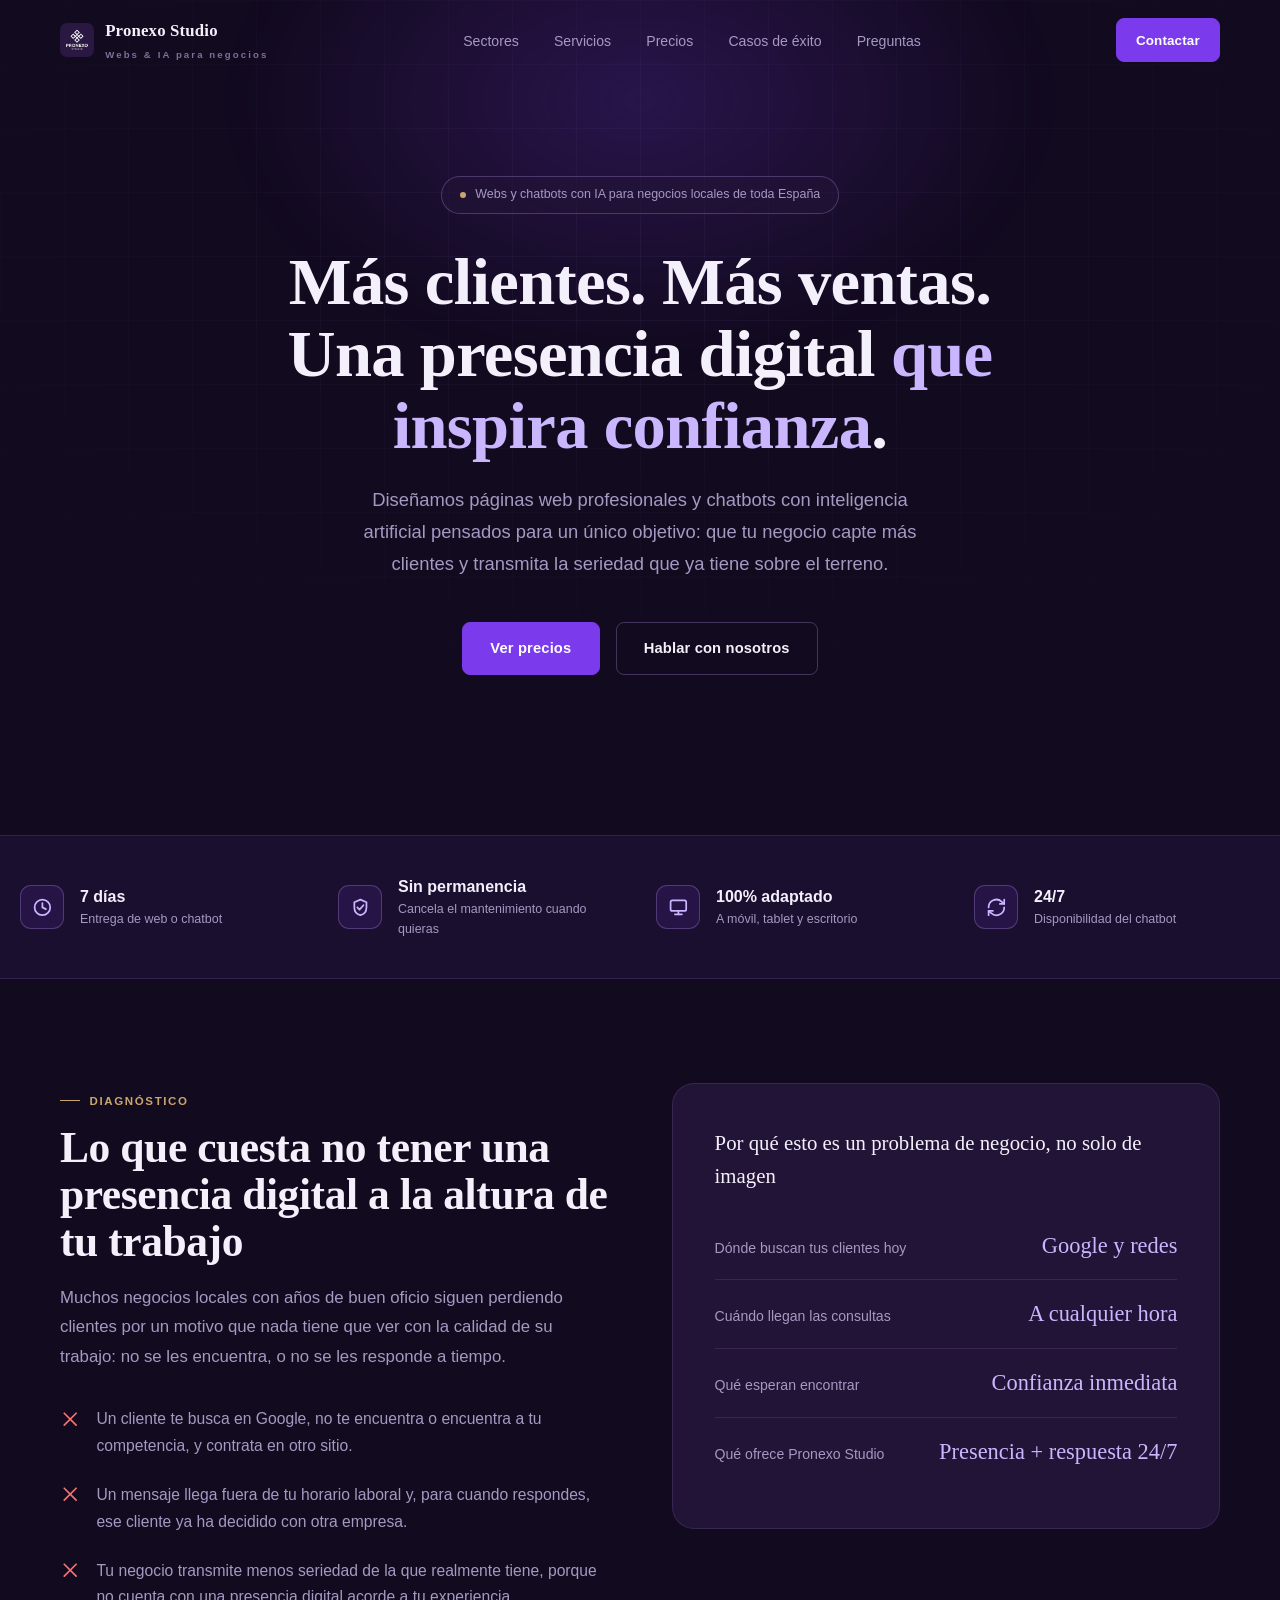
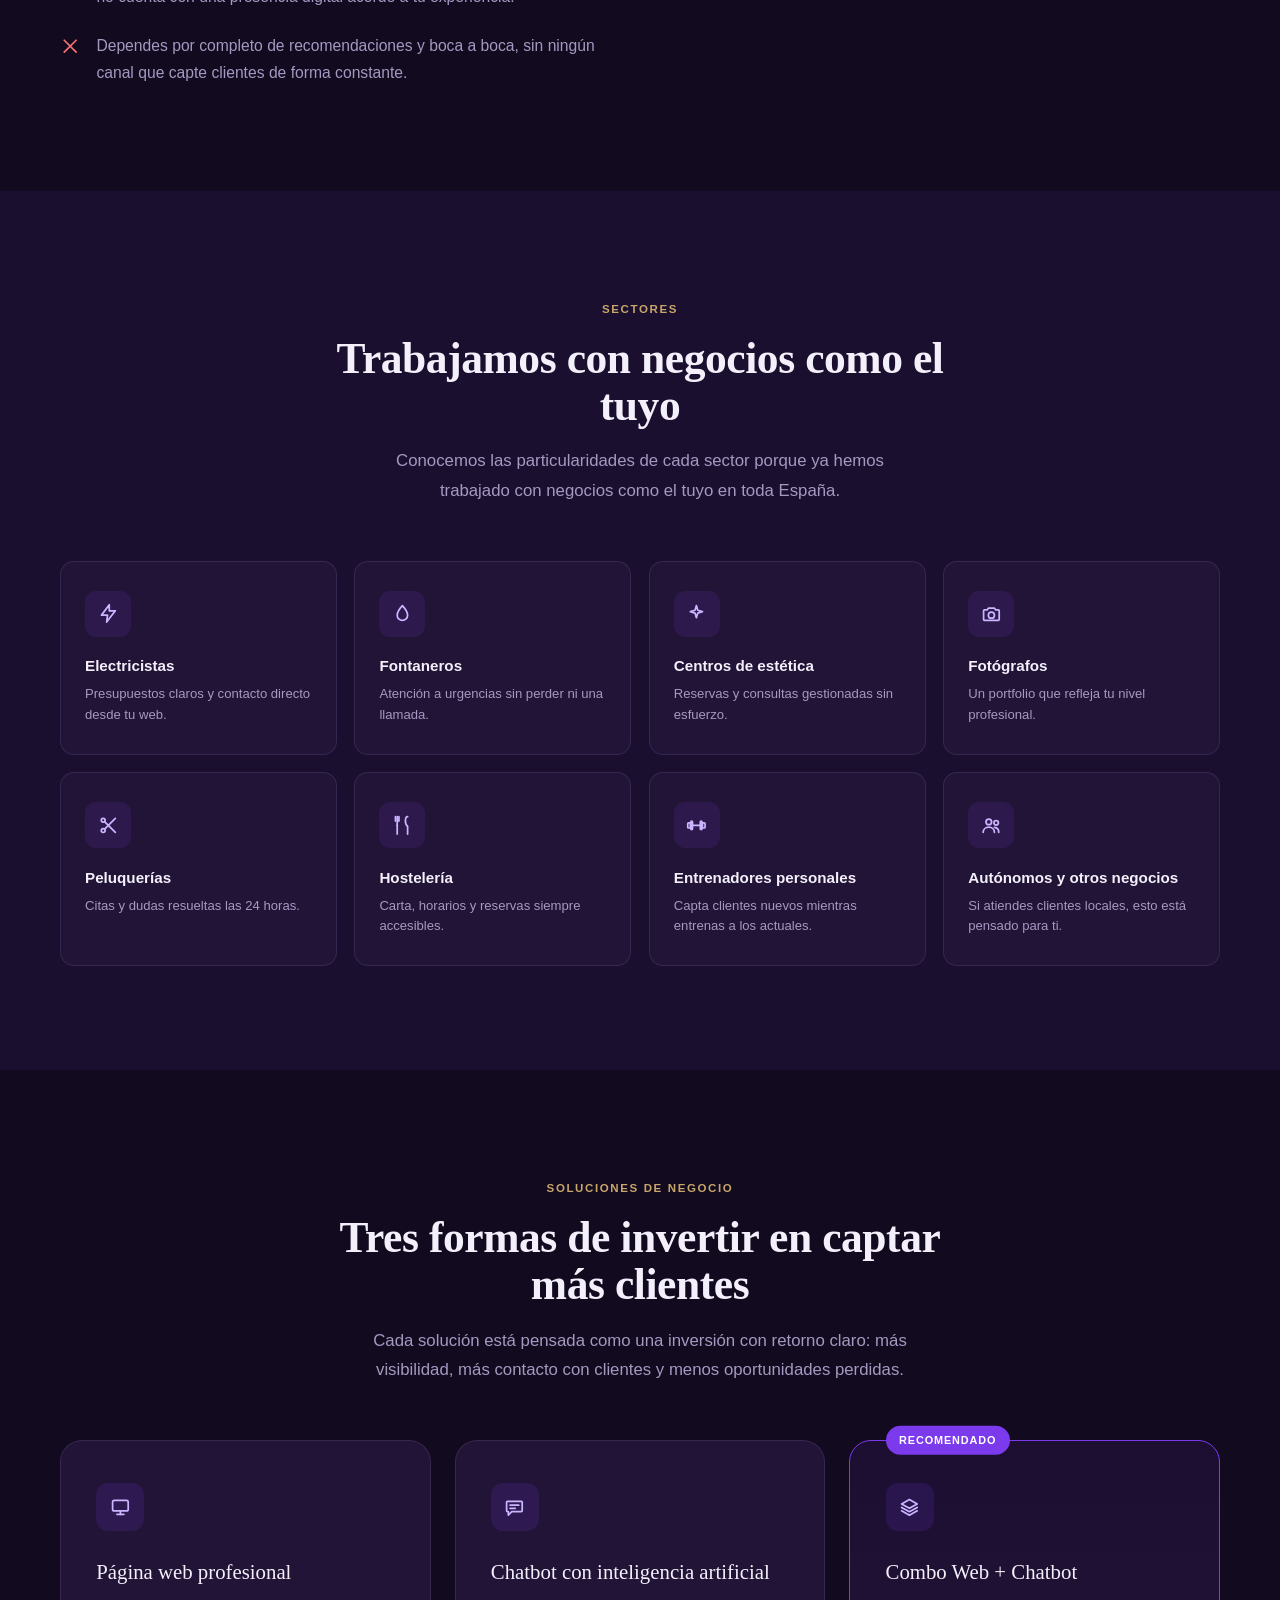
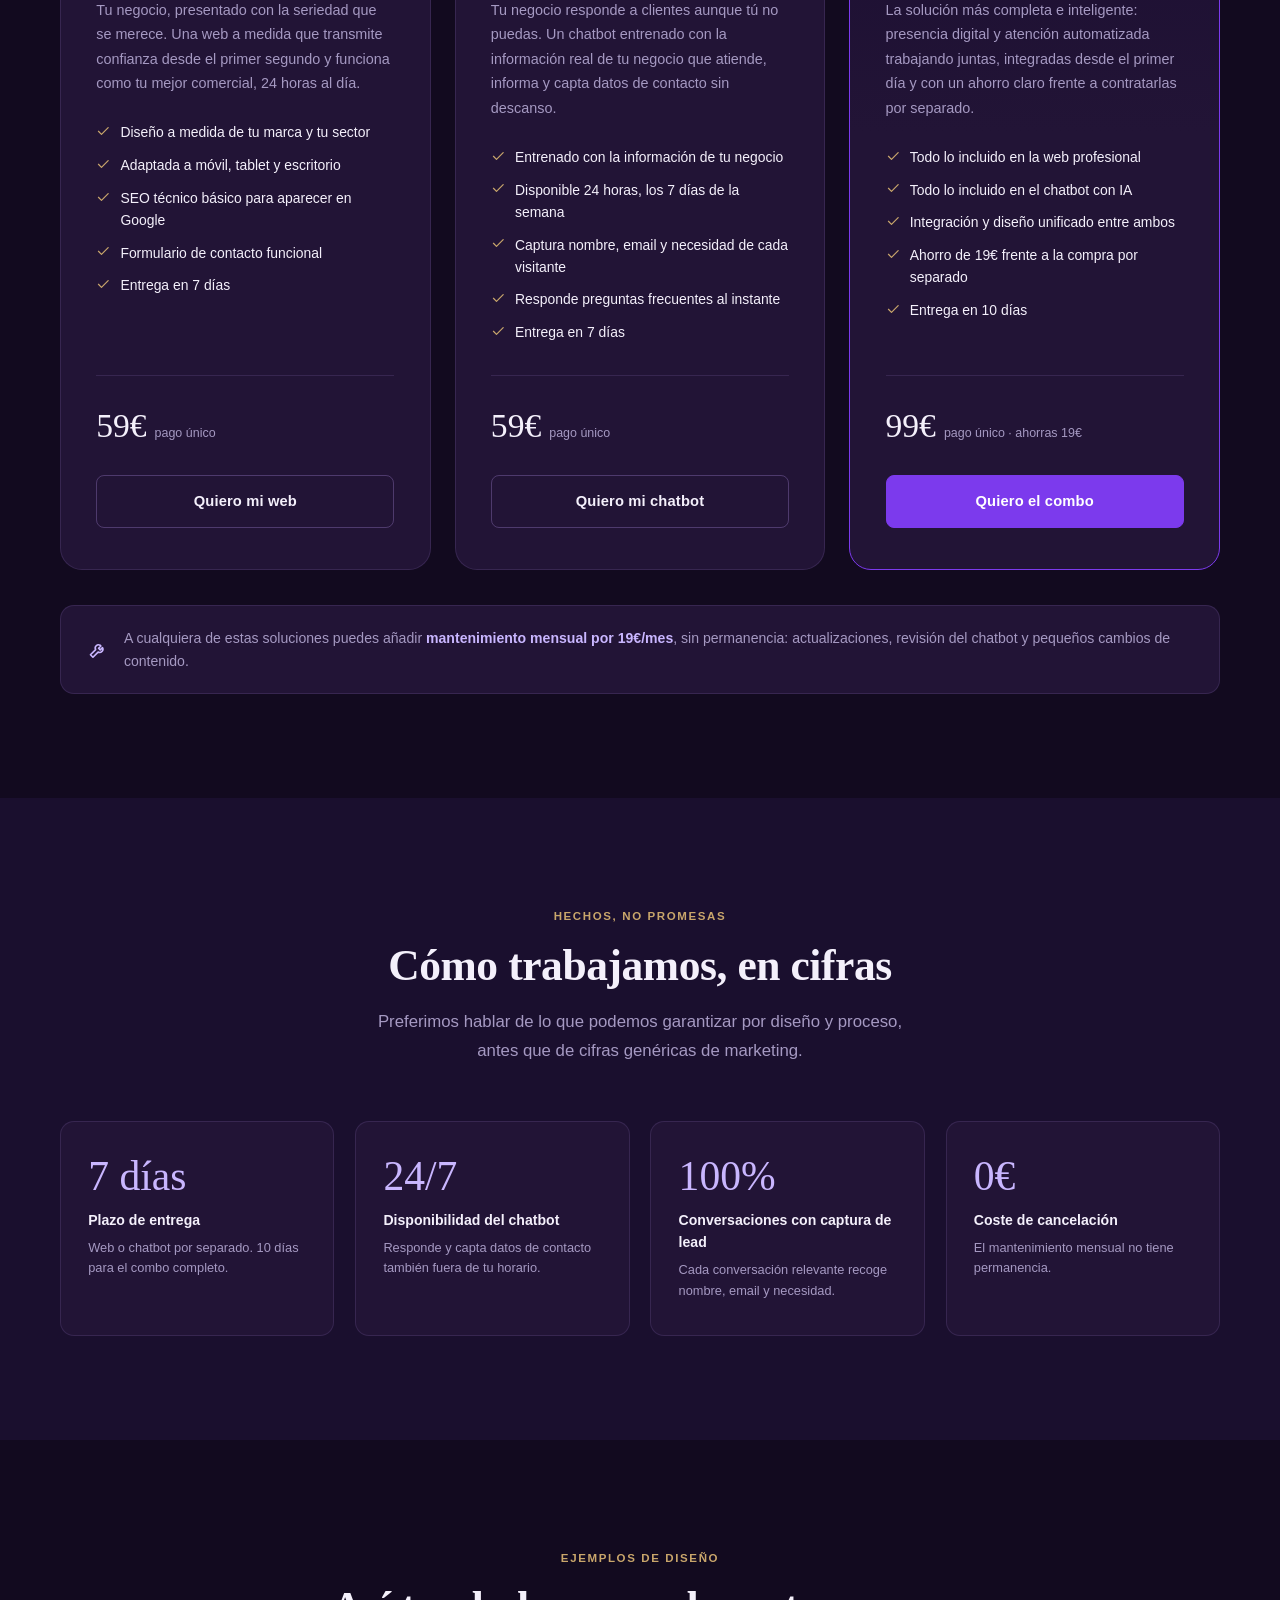
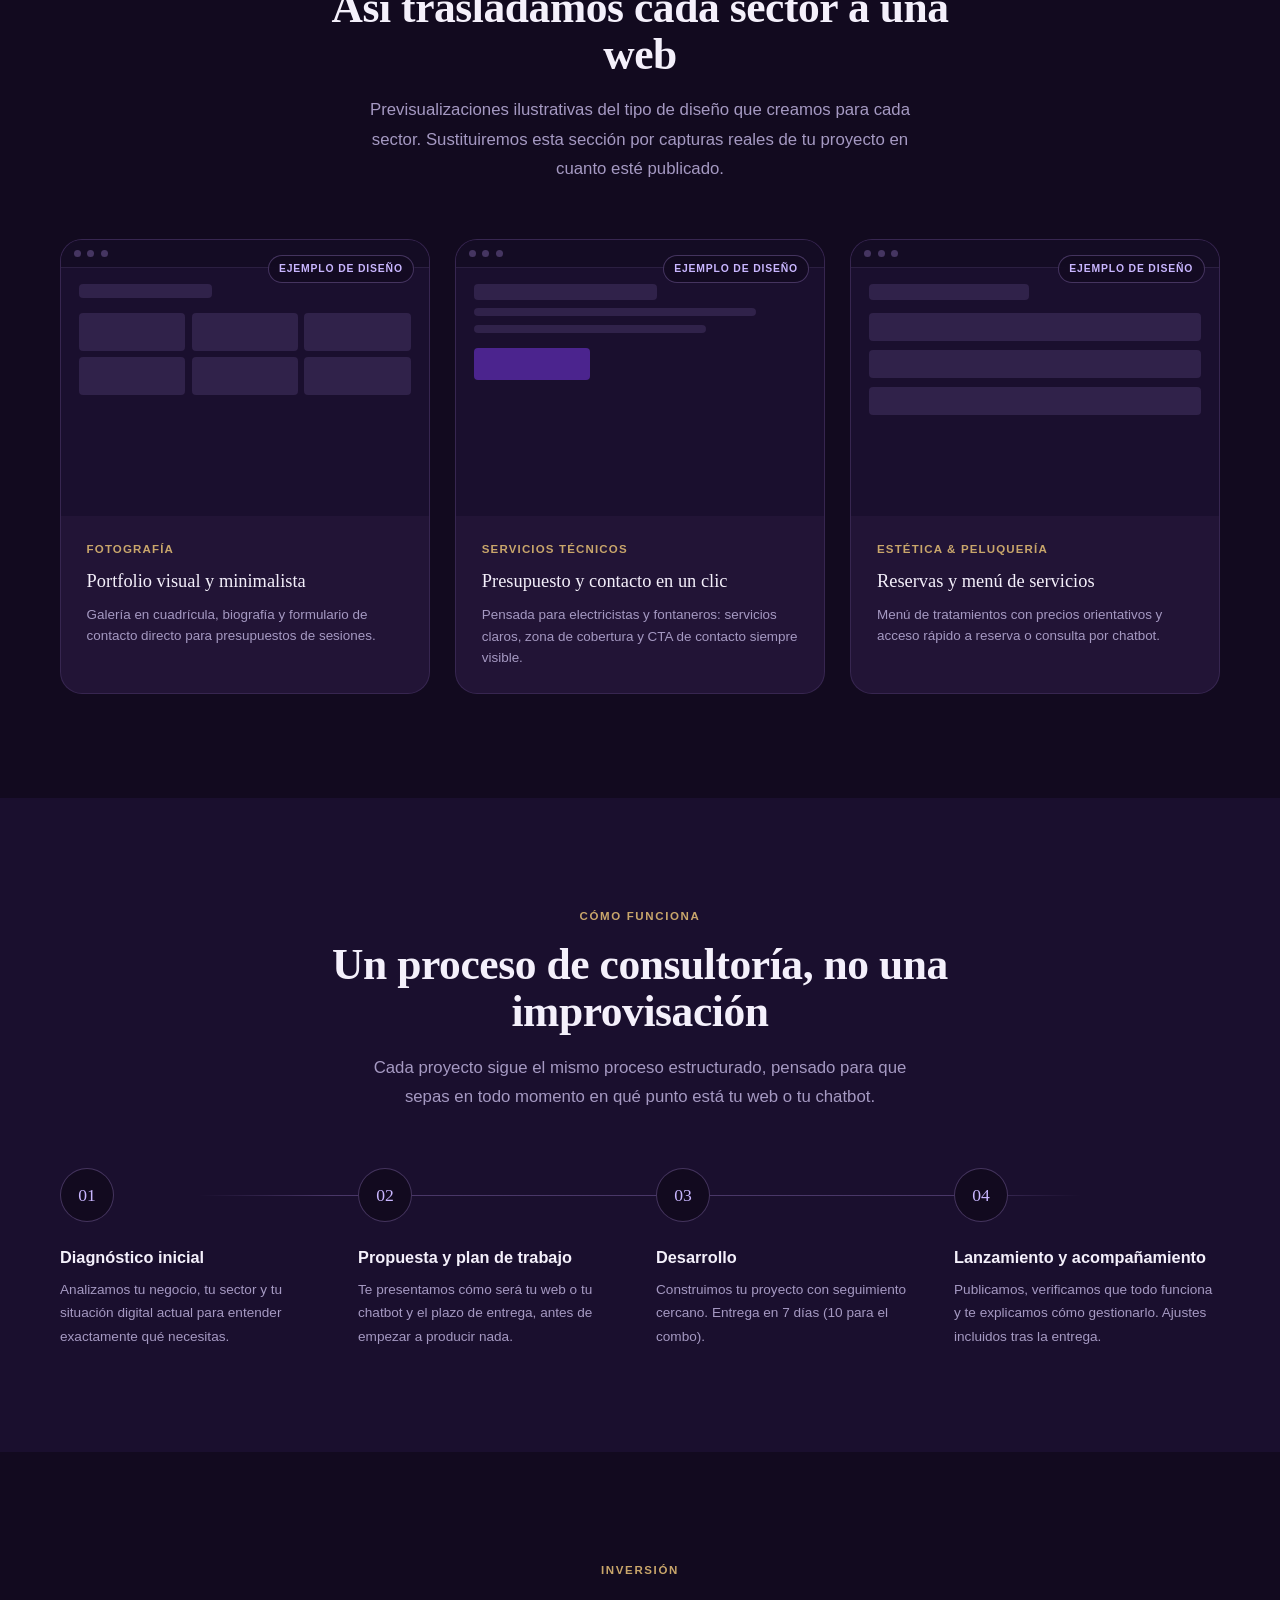
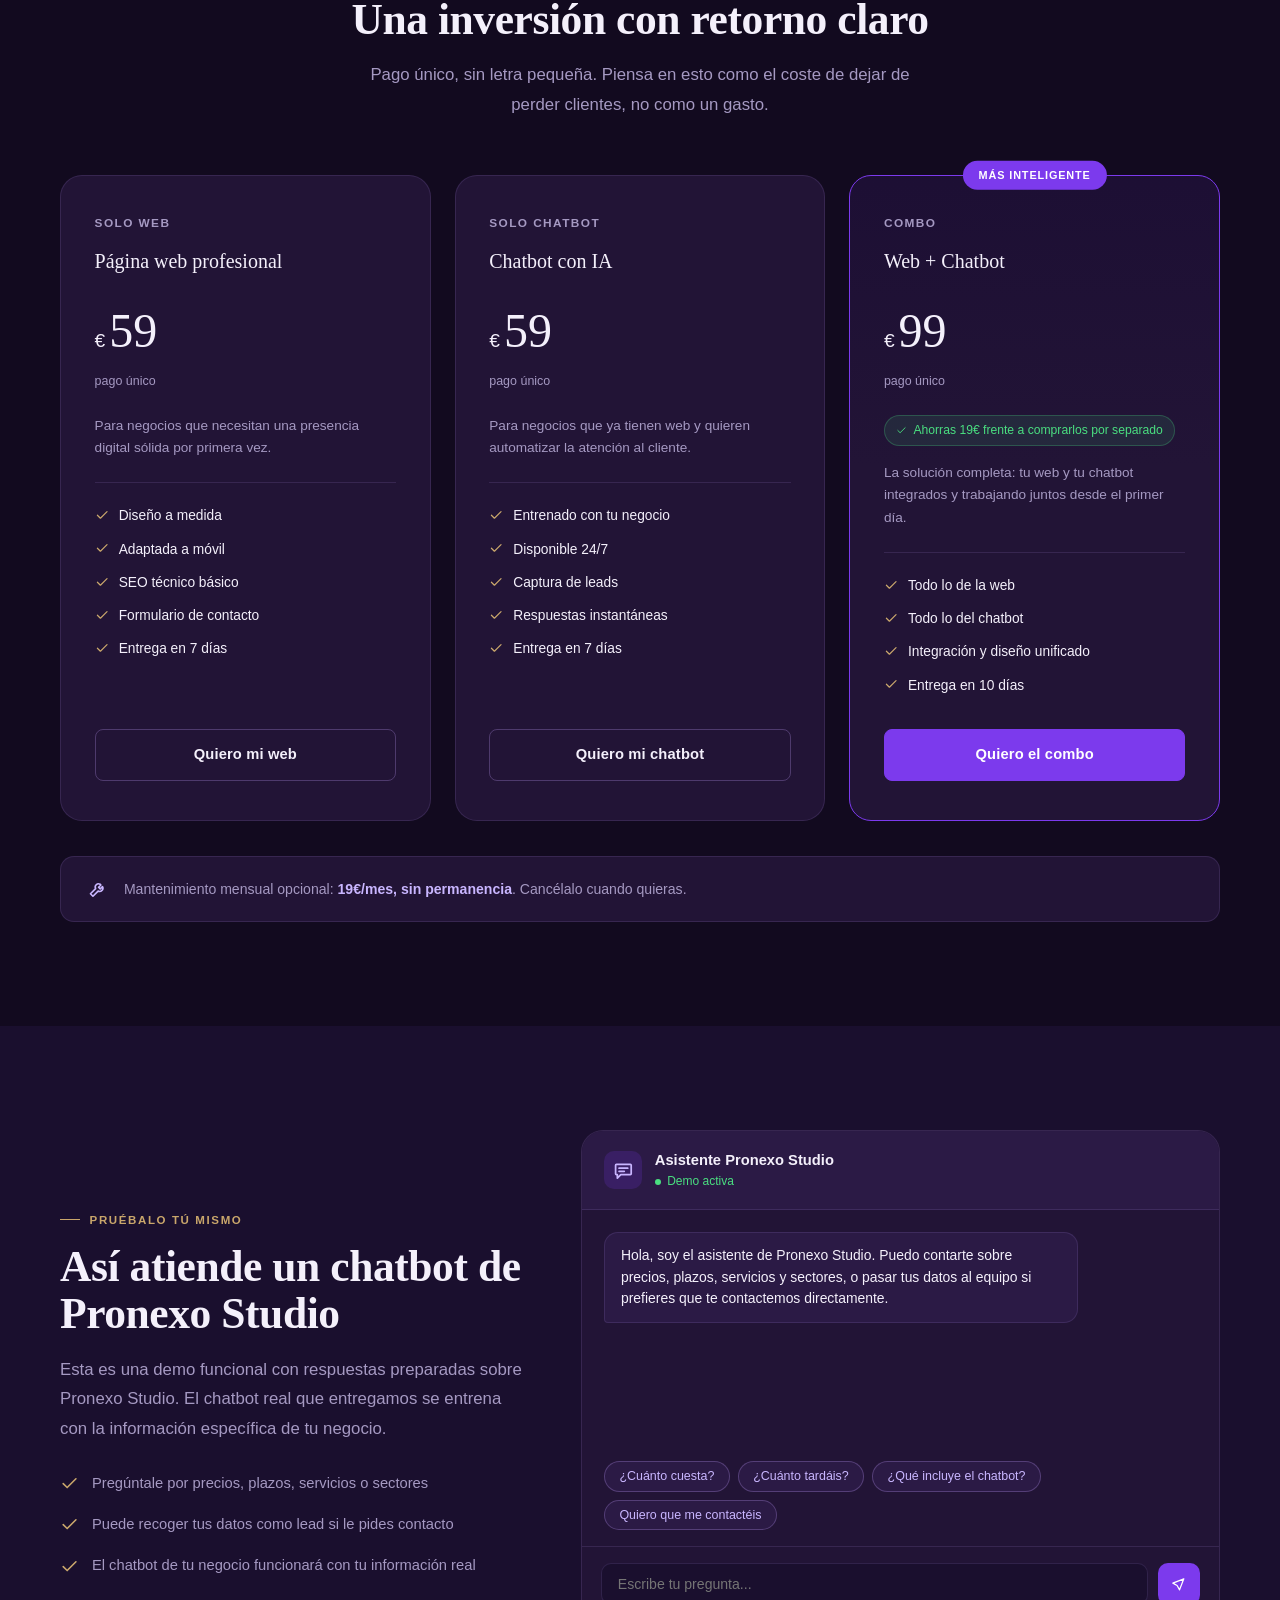
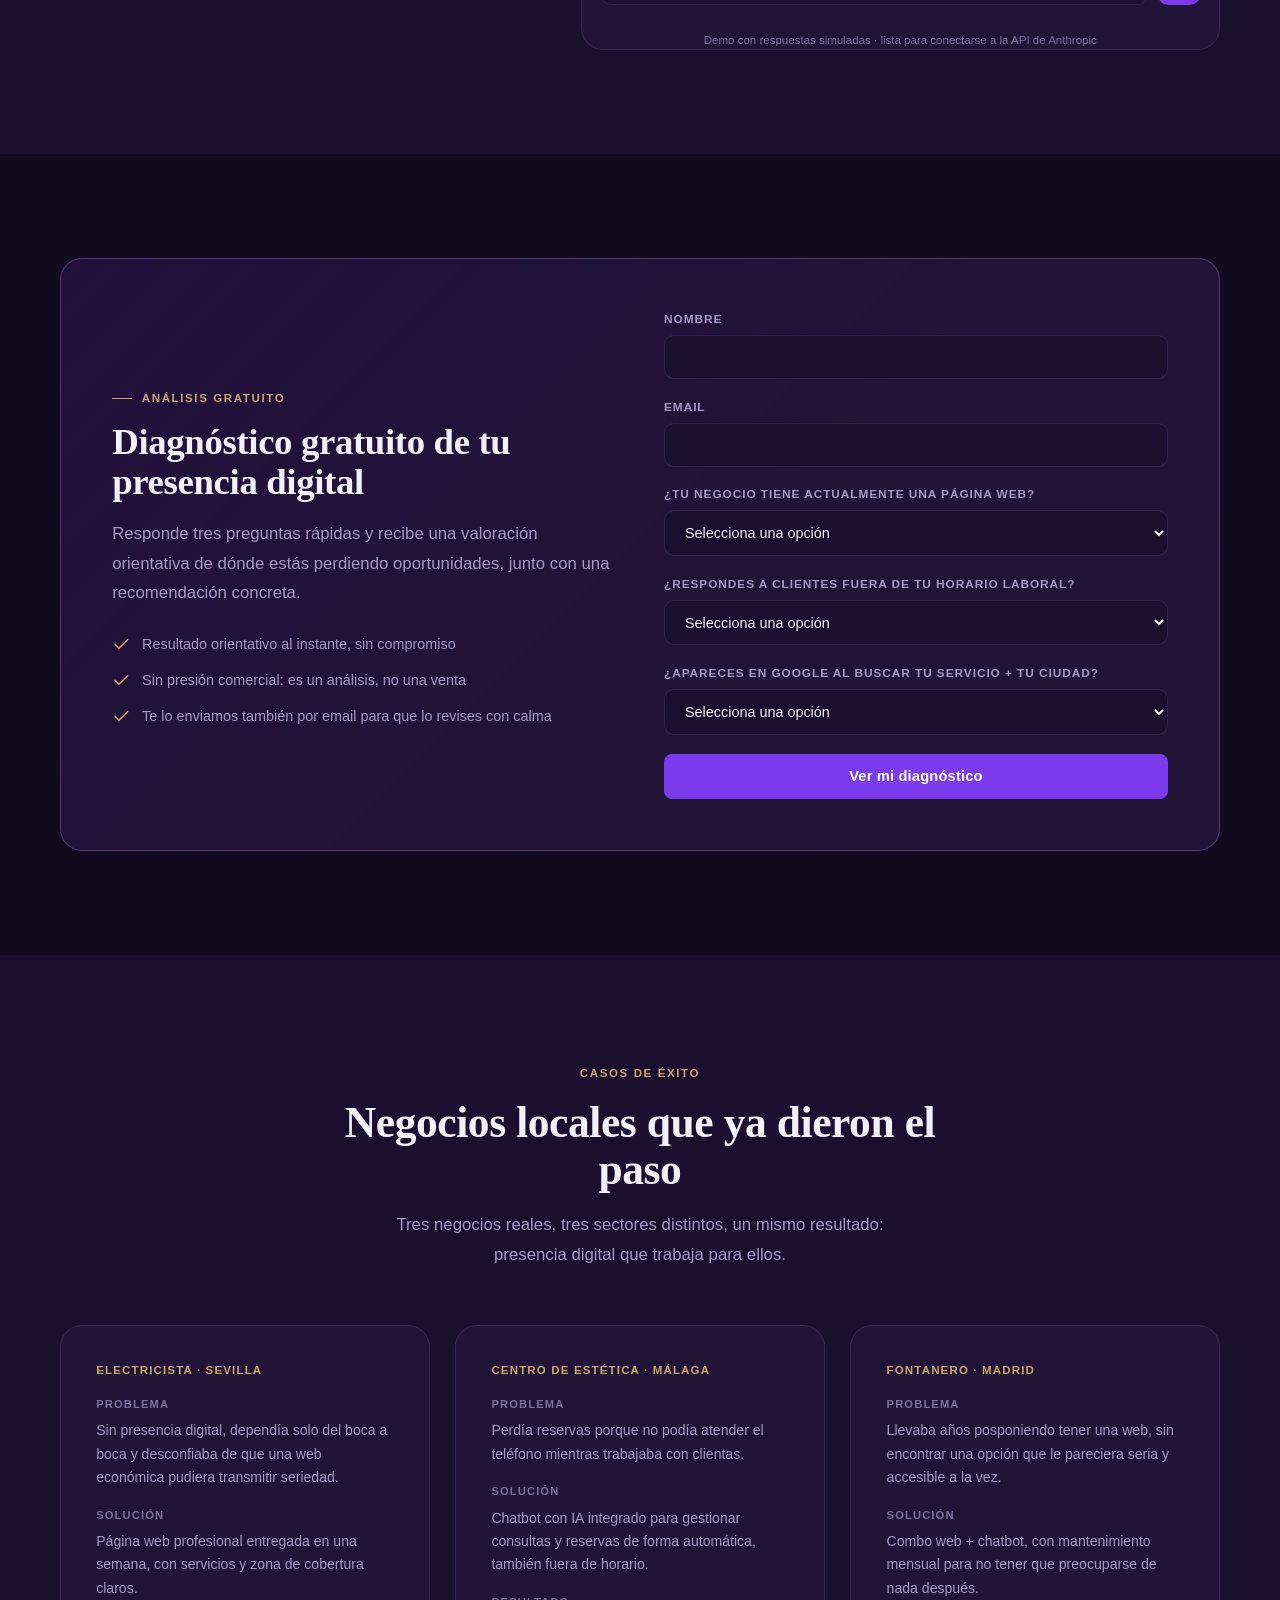
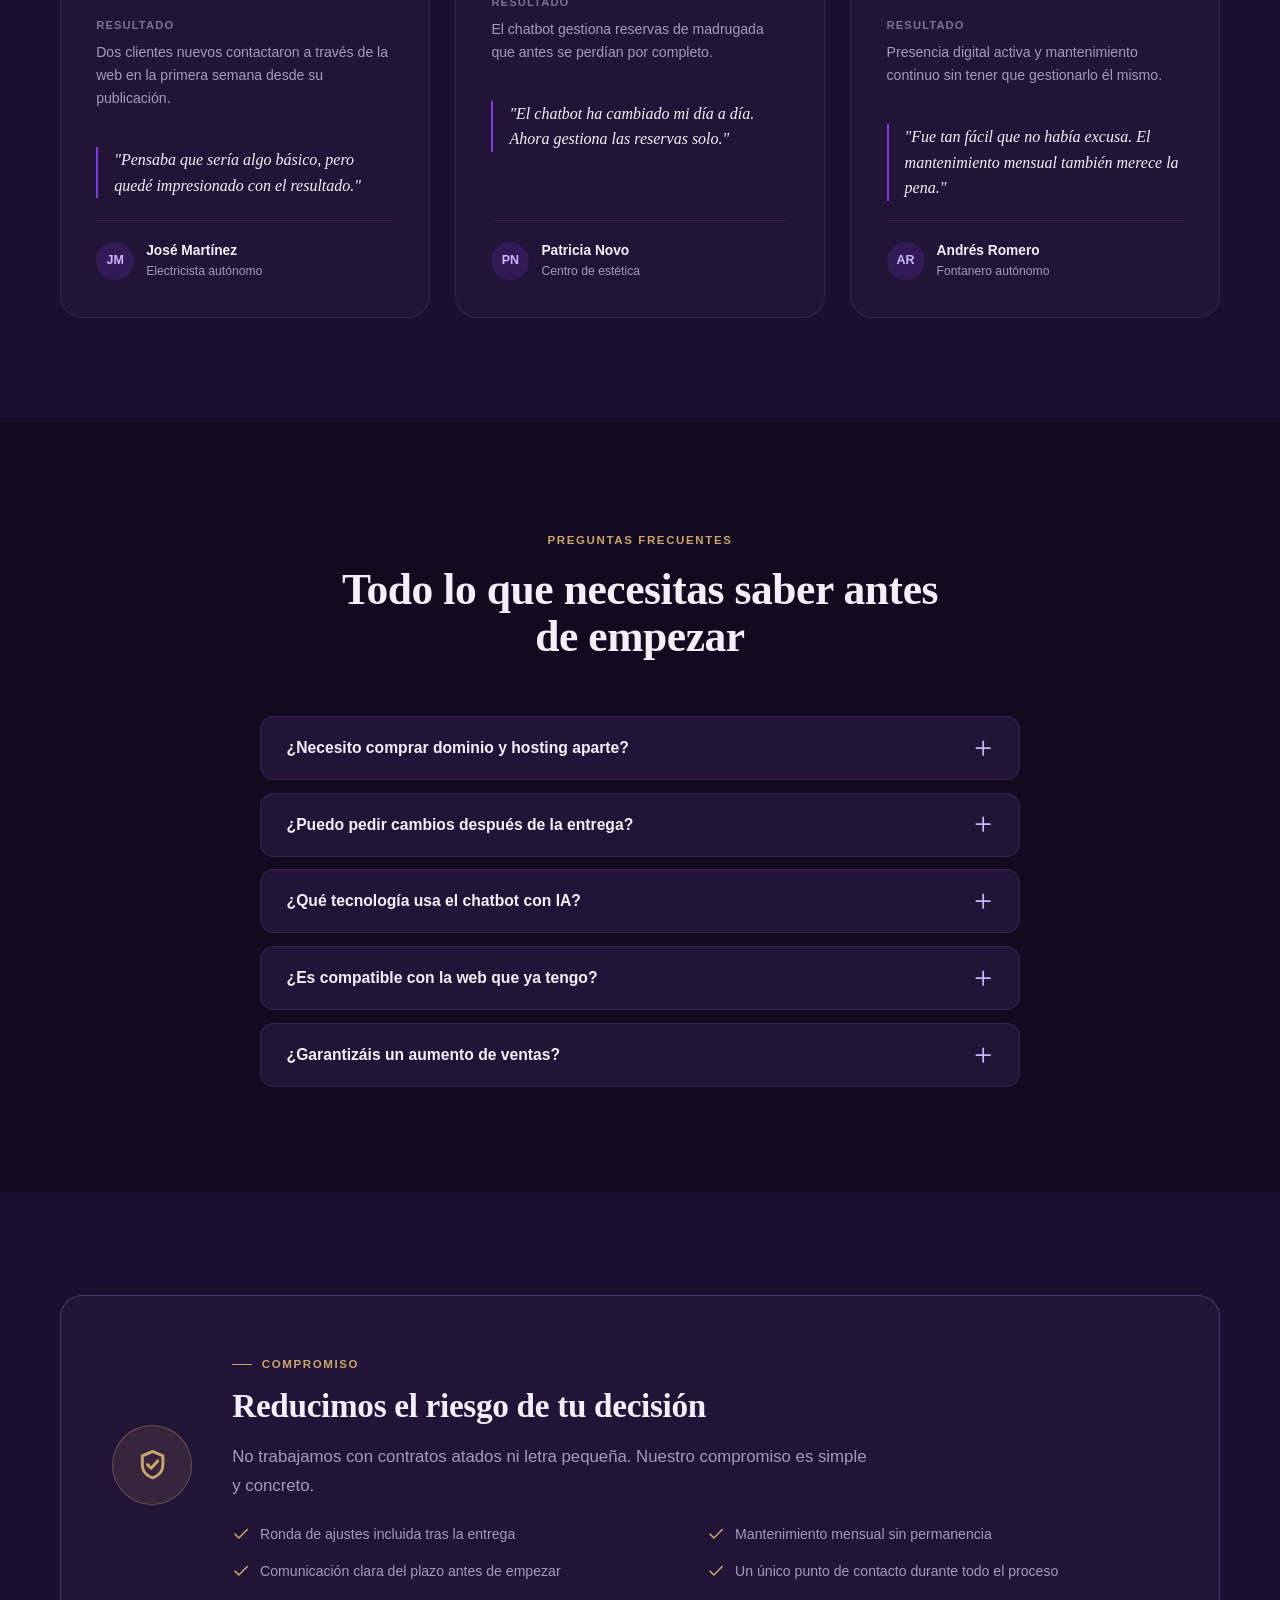
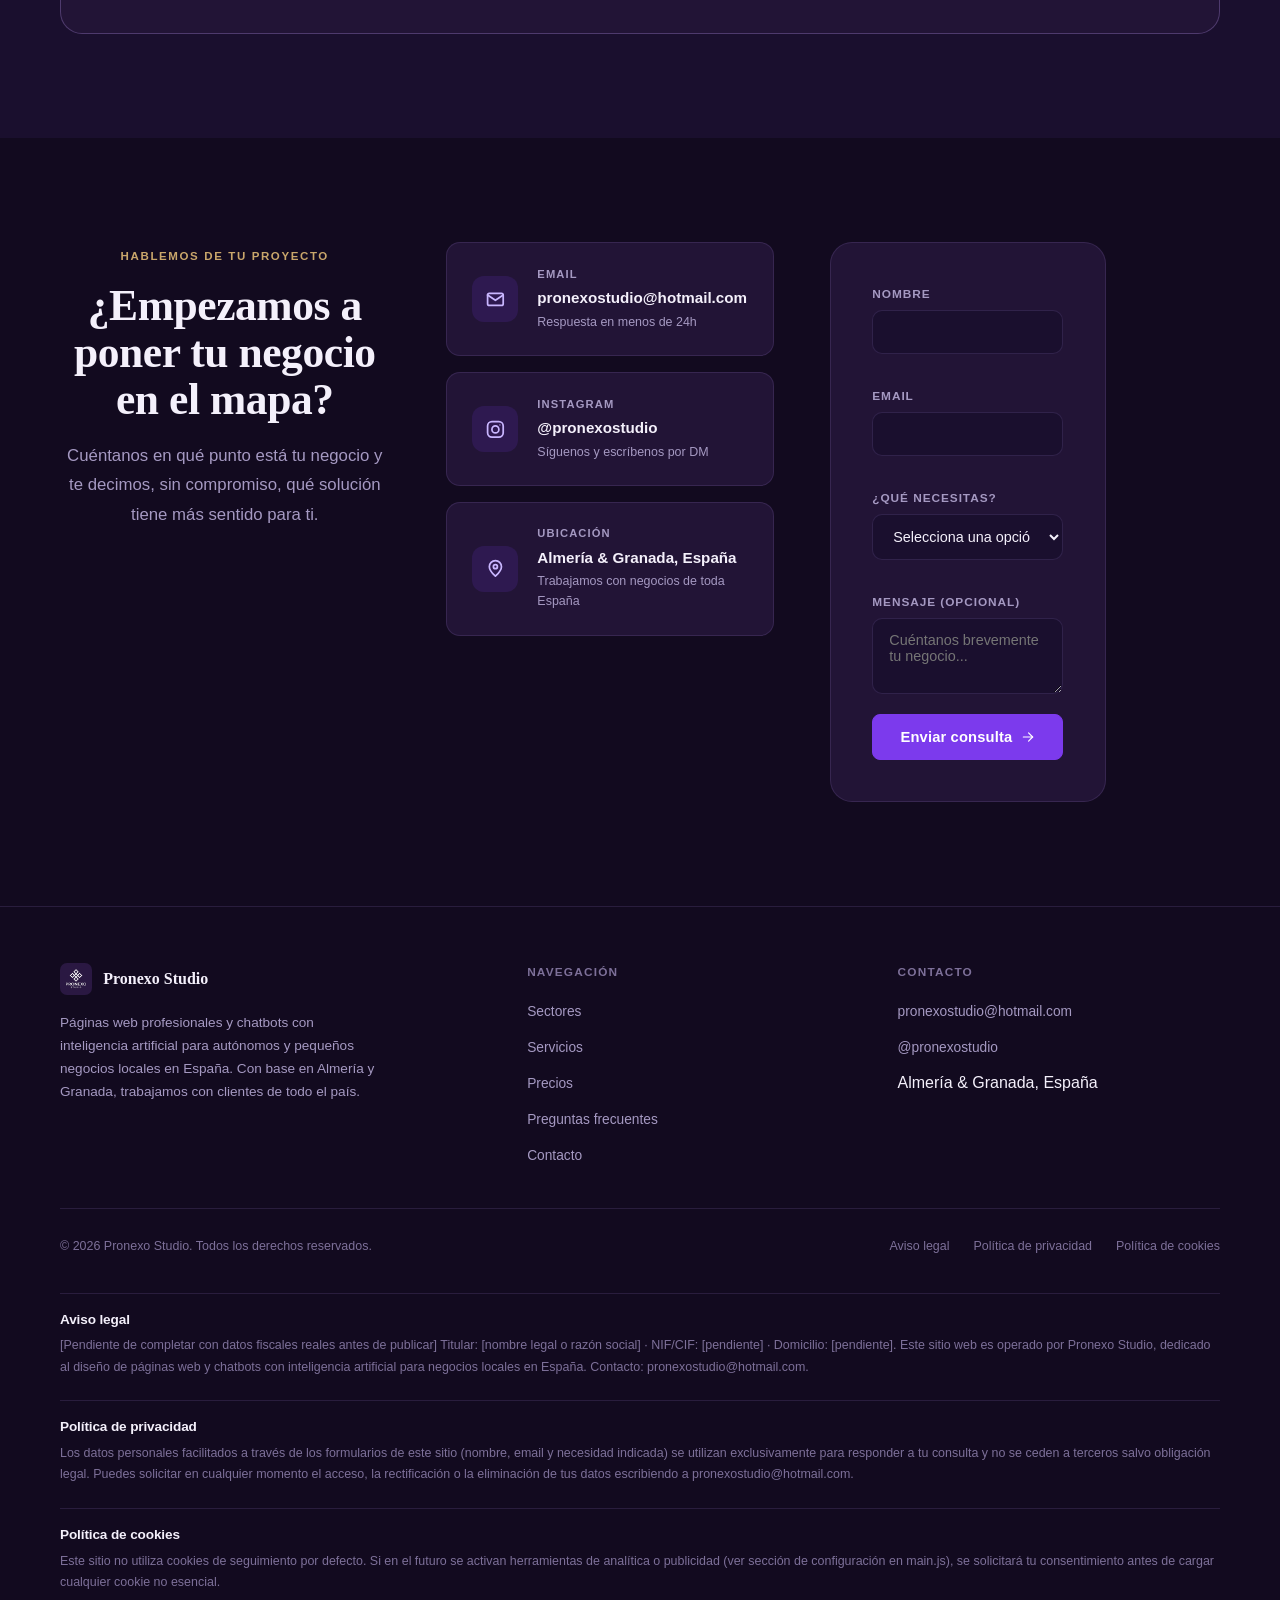
==== commit 570eda2a: "Rediseño completo: web como consultora tecnológica seria y orientada a conversión Nueva estructura d" ====
--- a/index.html
+++ b/index.html
@@ -2,923 +2,817 @@
 <html lang="es">
 <head>
 <meta charset="UTF-8">
-<meta http-equiv="Content-Security-Policy" content="default-src 'self'; style-src 'self' 'unsafe-inline' https://fonts.googleapis.com; font-src https://fonts.gstatic.com; script-src 'self' 'unsafe-inline'; img-src 'self' data:; connect-src 'none'; frame-src 'none'; object-src 'none'; base-uri 'self';">
+<meta http-equiv="Content-Security-Policy" content="default-src 'self'; style-src 'self' 'unsafe-inline' https://fonts.googleapis.com; font-src https://fonts.gstatic.com; script-src 'self' https://www.googletagmanager.com; img-src 'self' data: https://www.googletagmanager.com; connect-src 'self' https://formspree.io https://www.google-analytics.com; form-action 'self' https://formspree.io; frame-src 'none'; object-src 'none'; base-uri 'self';">
 <meta http-equiv="X-Content-Type-Options" content="nosniff">
 <meta http-equiv="X-Frame-Options" content="DENY">
 <meta http-equiv="Referrer-Policy" content="strict-origin-when-cross-origin">
 <meta http-equiv="Permissions-Policy" content="geolocation=(), microphone=(), camera=()">
 <meta name="viewport" content="width=device-width, initial-scale=1.0">
-<title>Pronexo Studio — Tu Presencia Digital con IA</title>
-<link href="https://fonts.googleapis.com/css2?family=Space+Grotesk:wght@300;400;500;600;700&family=Space+Mono:wght@400;700&display=swap" rel="stylesheet">
-<style>
-*,*::before,*::after{box-sizing:border-box;margin:0;padding:0}
-:root{
-  --purple-deep:#1A0D2E;
-  --purple-mid:#2D1B4E;
-  --purple-bright:#7C3AED;
-  --purple-glow:#9B59F5;
-  --purple-light:#C4A8FF;
-  --purple-pale:#EDE5FF;
-  --white:#F5F0FF;
-  --gray:#8B7BA8;
-  --accent:#B97BFF;
-  --gold:#FFB84D;
+
+<title>Pronexo Studio — Páginas Web y Chatbots con IA para Negocios Locales</title>
+<meta name="description" content="Creamos páginas web profesionales y chatbots con inteligencia artificial para autónomos y pequeños negocios locales en España. Entrega en 7 días, sin permanencia. Diagnóstico gratuito.">
+<meta name="robots" content="index, follow">
+<link rel="canonical" href="https://pronexostudio.vercel.app/">
+
+<meta property="og:type" content="website">
+<meta property="og:site_name" content="Pronexo Studio">
+<meta property="og:title" content="Pronexo Studio — Páginas Web y Chatbots con IA para Negocios Locales">
+<meta property="og:description" content="Webs profesionales y chatbots con IA para autónomos y pequeños negocios de toda España. Entrega en 7 días, sin permanencia.">
+<meta property="og:url" content="https://pronexostudio.vercel.app/">
+<meta property="og:image" content="https://pronexostudio.vercel.app/logo.png">
+<meta property="og:locale" content="es_ES">
+<meta name="twitter:card" content="summary">
+<meta name="twitter:title" content="Pronexo Studio — Páginas Web y Chatbots con IA">
+<meta name="twitter:description" content="Webs profesionales y chatbots con IA para negocios locales en España. Entrega en 7 días, sin permanencia.">
+<meta name="twitter:image" content="https://pronexostudio.vercel.app/logo.png">
+
+<link rel="icon" type="image/png" href="logo.png">
+<link rel="apple-touch-icon" href="logo.png">
+
+<link rel="preconnect" href="https://fonts.googleapis.com">
+<link rel="preconnect" href="https://fonts.gstatic.com" crossorigin>
+<link href="https://fonts.googleapis.com/css2?family=Fraunces:opsz,wght@9..144,500;9..144,600;9..144,700&family=Inter:wght@400;500;600;700&display=swap" rel="stylesheet">
+<link rel="stylesheet" href="style.css">
+
+<script type="application/ld+json">
+{
+  "@context": "https://schema.org",
+  "@type": "LocalBusiness",
+  "name": "Pronexo Studio",
+  "description": "Diseño de páginas web profesionales y chatbots con inteligencia artificial para autónomos y pequeños negocios locales en España.",
+  "image": "https://pronexostudio.vercel.app/logo.png",
+  "url": "https://pronexostudio.vercel.app/",
+  "email": "pronexostudio@hotmail.com",
+  "priceRange": "59€–99€",
+  "areaServed": {
+    "@type": "Country",
+    "name": "España"
+  },
+  "address": {
+    "@type": "PostalAddress",
+    "addressRegion": "Almería / Granada",
+    "addressCountry": "ES"
+  },
+  "sameAs": [
+    "https://www.instagram.com/pronexostudio/"
+  ],
+  "makesOffer": [
+    {
+      "@type": "Offer",
+      "name": "Página web profesional",
+      "price": "59",
+      "priceCurrency": "EUR"
+    },
+    {
+      "@type": "Offer",
+      "name": "Chatbot con inteligencia artificial",
+      "price": "59",
+      "priceCurrency": "EUR"
+    },
+    {
+      "@type": "Offer",
+      "name": "Combo Web + Chatbot",
+      "price": "99",
+      "priceCurrency": "EUR"
+    }
+  ]
 }
-html{scroll-behavior:smooth}
-body{
-  background:var(--purple-deep);
-  color:var(--white);
-  font-family:'Space Grotesk',sans-serif;
-  overflow-x:hidden;
-  cursor:none;
-}
-
-/* CURSOR */
-#cursor{position:fixed;top:0;left:0;pointer-events:none;z-index:9999;mix-blend-mode:difference}
-#cursor-dot{width:8px;height:8px;background:var(--white);border-radius:50%;position:absolute;transform:translate(-50%,-50%);transition:transform .1s}
-#cursor-ring{width:40px;height:40px;border:1.5px solid rgba(180,120,255,.6);border-radius:50%;position:absolute;transform:translate(-50%,-50%);transition:all .15s ease}
-
-/* NAV */
-nav{
-  position:fixed;top:0;left:0;right:0;z-index:100;
-  padding:1.2rem 4rem;
-  display:flex;align-items:center;justify-content:space-between;
-  backdrop-filter:blur(20px);
-  background:rgba(26,13,46,.7);
-  border-bottom:1px solid rgba(124,58,237,.15);
-  transition:all .3s;
-}
-.nav-logo{display:flex;align-items:center;gap:.75rem}
-.nav-logo img{width:36px;height:36px;border-radius:8px}
-.nav-logo span{font-size:1.1rem;font-weight:700;letter-spacing:.05em;color:var(--white)}
-.nav-links{display:flex;gap:2.5rem;list-style:none}
-.nav-links a{color:var(--gray);text-decoration:none;font-size:.9rem;letter-spacing:.05em;transition:color .2s;font-weight:500}
-.nav-links a:hover{color:var(--purple-light)}
-.nav-cta{
-  background:linear-gradient(135deg,var(--purple-bright),var(--purple-glow));
-  color:var(--white);border:none;padding:.6rem 1.5rem;
-  border-radius:50px;font-weight:600;font-size:.9rem;
-  cursor:none;letter-spacing:.05em;
-  transition:transform .2s,box-shadow .2s;
-}
-.nav-cta:hover{transform:scale(1.05);box-shadow:0 0 30px rgba(155,89,245,.4)}
-
-/* HERO */
-#hero{
-  min-height:100vh;
-  display:flex;flex-direction:column;align-items:center;justify-content:center;
-  text-align:center;padding:6rem 2rem 4rem;
-  position:relative;overflow:hidden;
-}
-.hero-grid{
-  position:absolute;inset:0;
-  background-image:
-    linear-gradient(rgba(124,58,237,.06) 1px,transparent 1px),
-    linear-gradient(90deg,rgba(124,58,237,.06) 1px,transparent 1px);
-  background-size:80px 80px;
-  mask-image:radial-gradient(ellipse 80% 70% at 50% 50%,black,transparent);
-}
-.hero-orb{position:absolute;border-radius:50%;filter:blur(80px);pointer-events:none;animation:orbFloat 8s ease-in-out infinite;}
-.orb1{width:600px;height:600px;background:radial-gradient(circle,rgba(124,58,237,.25),transparent);top:-100px;left:-100px;}
-.orb2{width:400px;height:400px;background:radial-gradient(circle,rgba(155,89,245,.2),transparent);bottom:0;right:-50px;animation-delay:-4s;}
-@keyframes orbFloat{0%,100%{transform:translateY(0) scale(1)}50%{transform:translateY(-30px) scale(1.05)}}
-.hero-eyebrow{
-  display:inline-flex;align-items:center;gap:.5rem;
-  background:rgba(124,58,237,.15);border:1px solid rgba(124,58,237,.3);
-  border-radius:50px;padding:.4rem 1rem;
-  font-family:'Space Mono',monospace;font-size:.75rem;
-  color:var(--purple-light);letter-spacing:.1em;text-transform:uppercase;
-  margin-bottom:2rem;
-}
-.hero-eyebrow-dot{width:6px;height:6px;background:var(--purple-glow);border-radius:50%;animation:pulse 2s infinite}
-@keyframes pulse{0%,100%{opacity:1;transform:scale(1)}50%{opacity:.5;transform:scale(.8)}}
-.hero-title{
-  font-size:clamp(3rem,8vw,7rem);font-weight:700;line-height:1.0;
-  letter-spacing:-.02em;margin-bottom:1.5rem;position:relative;z-index:1;
-}
-.hero-title .line{display:block;overflow:hidden}
-.hero-title .word{display:inline-block;transform:translateY(120%);transition:transform .8s cubic-bezier(.16,1,.3,1)}
-.hero-title.visible .word{transform:translateY(0)}
-.hero-title .word:nth-child(2){transition-delay:.1s}
-.hero-title .word:nth-child(3){transition-delay:.2s}
-.grad-text{
-  background:linear-gradient(135deg,var(--purple-light) 0%,var(--accent) 50%,var(--purple-glow) 100%);
-  -webkit-background-clip:text;-webkit-text-fill-color:transparent;background-clip:text;
-}
-.hero-sub{font-size:1.15rem;color:var(--gray);max-width:560px;line-height:1.7;margin:0 auto 3rem;opacity:0;transform:translateY(20px);transition:all .8s .5s cubic-bezier(.16,1,.3,1)}
-.hero-sub.visible{opacity:1;transform:translateY(0)}
-.hero-ctas{display:flex;gap:1rem;justify-content:center;flex-wrap:wrap;opacity:0;transform:translateY(20px);transition:all .8s .7s}
-.hero-ctas.visible{opacity:1;transform:translateY(0)}
-.btn-primary{
-  background:linear-gradient(135deg,var(--purple-bright),var(--purple-glow));
-  color:var(--white);border:none;padding:.9rem 2.2rem;border-radius:50px;
-  font-weight:600;font-size:1rem;cursor:none;letter-spacing:.03em;
-  transition:transform .2s,box-shadow .2s;
-}
-.btn-primary:hover{transform:translateY(-2px);box-shadow:0 10px 40px rgba(155,89,245,.4)}
-.btn-secondary{
-  background:transparent;color:var(--white);
-  border:1px solid rgba(255,255,255,.2);padding:.9rem 2.2rem;border-radius:50px;
-  font-weight:500;font-size:1rem;cursor:none;letter-spacing:.03em;transition:all .2s;
-}
-.btn-secondary:hover{border-color:var(--purple-light);color:var(--purple-light)}
-.hero-stats{display:flex;gap:4rem;justify-content:center;margin-top:5rem;flex-wrap:wrap;opacity:0;transition:opacity 1s 1s}
-.hero-stats.visible{opacity:1}
-.stat{text-align:center}
-.stat-num{font-size:2.5rem;font-weight:700;color:var(--white);font-family:'Space Mono',monospace}
-.stat-label{font-size:.8rem;color:var(--gray);letter-spacing:.1em;text-transform:uppercase;margin-top:.25rem}
-
-/* MARQUEE */
-.marquee-section{padding:2.5rem 0;border-top:1px solid rgba(124,58,237,.1);border-bottom:1px solid rgba(124,58,237,.1);overflow:hidden;background:rgba(45,27,78,.3)}
-.marquee-track{display:flex;gap:3rem;width:max-content;animation:marquee 25s linear infinite}
-@keyframes marquee{0%{transform:translateX(0)}100%{transform:translateX(-50%)}}
-.marquee-item{display:flex;align-items:center;gap:.75rem;color:var(--gray);font-size:.9rem;white-space:nowrap;font-weight:500;letter-spacing:.05em}
-.marquee-dot{width:4px;height:4px;background:var(--purple-glow);border-radius:50%}
-
-/* SECTIONS */
-section{padding:8rem 4rem;max-width:1400px;margin:0 auto}
-.section-label{font-family:'Space Mono',monospace;font-size:.7rem;color:var(--purple-glow);letter-spacing:.2em;text-transform:uppercase;margin-bottom:1rem;display:flex;align-items:center;gap:.75rem}
-.section-label::before{content:'';display:block;width:24px;height:1px;background:var(--purple-glow)}
-.section-title{font-size:clamp(2rem,4vw,3.5rem);font-weight:700;line-height:1.1;letter-spacing:-.02em;margin-bottom:1.5rem}
-.section-sub{font-size:1.05rem;color:var(--gray);max-width:500px;line-height:1.7}
-
-/* SERVICES — solo 2 */
-#services{position:relative}
-.services-intro{margin-bottom:5rem}
-.services-duo{display:grid;grid-template-columns:1fr 1fr;gap:2rem;margin-bottom:3rem}
-.service-card-big{
-  border-radius:28px;padding:3.5rem 3rem;
-  background:var(--purple-mid);border:1px solid rgba(124,58,237,.2);
-  position:relative;overflow:hidden;cursor:none;
-  transition:transform .3s,border-color .3s;
-}
-.service-card-big:hover{transform:translateY(-5px);border-color:rgba(124,58,237,.5)}
-.service-card-big::before{
-  content:'';position:absolute;inset:0;
-  background:linear-gradient(135deg,rgba(124,58,237,.08),transparent);
-  opacity:0;transition:opacity .3s;
-}
-.service-card-big:hover::before{opacity:1}
-.service-big-icon{
-  font-size:3rem;margin-bottom:1.75rem;display:block;
-  filter:drop-shadow(0 0 20px rgba(155,89,245,.4));
-}
-.service-big-title{font-size:1.8rem;font-weight:700;color:var(--white);margin-bottom:1rem;letter-spacing:-.02em}
-.service-big-desc{font-size:.95rem;color:var(--gray);line-height:1.7;margin-bottom:2rem}
-.service-features{list-style:none;display:flex;flex-direction:column;gap:.6rem;margin-bottom:2rem}
-.service-features li{font-size:.88rem;color:var(--purple-light);display:flex;gap:.6rem;align-items:flex-start}
-.service-features li::before{content:'✦';color:var(--purple-glow);flex-shrink:0;font-size:.65rem;margin-top:.2em}
-.service-price-tag{
-  display:inline-flex;align-items:baseline;gap:.3rem;
-  background:rgba(124,58,237,.15);border:1px solid rgba(124,58,237,.3);
-  border-radius:50px;padding:.5rem 1.2rem;
-}
-.service-price-num{font-size:1.8rem;font-weight:700;font-family:'Space Mono',monospace;color:var(--white)}
-.service-price-label{font-size:.8rem;color:var(--gray)}
-
-/* MAINTENANCE CARD */
-.maintenance-card{
-  border-radius:28px;padding:3rem;
-  background:linear-gradient(135deg,rgba(124,58,237,.1),rgba(45,27,78,.6));
-  border:1px solid rgba(124,58,237,.25);
-  display:grid;grid-template-columns:1fr auto;gap:2rem;align-items:center;
-  cursor:none;transition:transform .3s,border-color .3s;
-}
-.maintenance-card:hover{transform:translateY(-3px);border-color:rgba(124,58,237,.5)}
-.maintenance-left{}
-.maintenance-icon{font-size:2rem;margin-bottom:1rem;display:block}
-.maintenance-title{font-size:1.4rem;font-weight:700;color:var(--white);margin-bottom:.6rem}
-.maintenance-desc{font-size:.9rem;color:var(--gray);line-height:1.65;max-width:500px}
-.maintenance-right{text-align:center;flex-shrink:0}
-.maintenance-price{font-size:3.5rem;font-weight:700;font-family:'Space Mono',monospace;color:var(--white);line-height:1}
-.maintenance-price span{font-size:1rem;color:var(--gray);font-weight:400;display:block;margin-top:.25rem}
-.maintenance-features{display:flex;flex-wrap:wrap;gap:.5rem;margin-top:1.5rem}
-.feat-pill{
-  background:rgba(124,58,237,.12);border:1px solid rgba(124,58,237,.2);
-  border-radius:50px;padding:.3rem .85rem;
-  font-size:.75rem;color:var(--purple-light);white-space:nowrap;
-}
-
-/* PRICING — 3 planes claros */
-#pricing{text-align:center}
-.pricing-grid{display:grid;grid-template-columns:repeat(3,1fr);gap:1.5rem;max-width:900px;margin:4rem auto 0;text-align:left}
-.pricing-card{
-  border-radius:24px;padding:2.5rem;
-  background:var(--purple-mid);border:1px solid rgba(124,58,237,.2);
-  transition:transform .3s,border-color .3s;position:relative;cursor:none;
-}
-.pricing-card:hover{transform:translateY(-4px)}
-.pricing-card.featured{border-color:var(--purple-bright);background:rgba(124,58,237,.1)}
-.pricing-badge{
-  position:absolute;top:-1px;left:50%;transform:translateX(-50%);
-  background:linear-gradient(135deg,var(--purple-bright),var(--purple-glow));
-  color:var(--white);padding:.3rem 1rem;border-radius:0 0 12px 12px;
-  font-size:.7rem;font-weight:600;letter-spacing:.08em;text-transform:uppercase;white-space:nowrap;
-}
-.pricing-plan{font-size:.72rem;color:var(--gray);letter-spacing:.15em;text-transform:uppercase;font-family:'Space Mono',monospace;margin-bottom:.6rem}
-.pricing-what{font-size:1rem;font-weight:600;color:var(--purple-light);margin-bottom:.75rem}
-.pricing-price{font-size:3.2rem;font-weight:700;font-family:'Space Mono',monospace;color:var(--white);line-height:1}
-.pricing-price sup{font-size:1.2rem;vertical-align:top;margin-top:.5rem}
-.pricing-price sub{font-size:.9rem;color:var(--gray);font-weight:400}
-.pricing-once{font-size:.75rem;color:var(--gray);margin-top:.25rem;margin-bottom:1.2rem}
-.pricing-desc{font-size:.85rem;color:var(--gray);margin-bottom:1.5rem;line-height:1.6;padding-bottom:1.5rem;border-bottom:1px solid rgba(124,58,237,.15)}
-.pricing-features{list-style:none;display:flex;flex-direction:column;gap:.65rem;margin-bottom:2rem}
-.pricing-features li{font-size:.85rem;color:var(--gray);display:flex;gap:.6rem;align-items:flex-start}
-.pricing-features li::before{content:'✦';color:var(--purple-glow);flex-shrink:0;font-size:.65rem;margin-top:.2em}
-.pricing-btn{
-  display:block;width:100%;text-align:center;
-  padding:.85rem;border-radius:50px;font-weight:600;font-size:.9rem;
-  cursor:none;transition:all .2s;text-decoration:none;border:none;
-}
-.pricing-btn.outline{background:transparent;color:var(--white);border:1px solid rgba(255,255,255,.2)}
-.pricing-btn.outline:hover{border-color:var(--purple-light);color:var(--purple-light)}
-.pricing-btn.filled{background:linear-gradient(135deg,var(--purple-bright),var(--purple-glow));color:var(--white)}
-.pricing-btn.filled:hover{box-shadow:0 8px 30px rgba(155,89,245,.4)}
-
-/* PROCESS */
-.process-steps{display:grid;grid-template-columns:repeat(4,1fr);gap:2rem;margin-top:5rem;position:relative}
-.process-steps::before{content:'';position:absolute;top:28px;left:10%;right:10%;height:1px;background:linear-gradient(90deg,transparent,rgba(124,58,237,.4),rgba(155,89,245,.6),rgba(124,58,237,.4),transparent)}
-.step{position:relative;text-align:center}
-.step-num{width:56px;height:56px;border-radius:50%;border:1px solid rgba(124,58,237,.4);display:flex;align-items:center;justify-content:center;font-family:'Space Mono',monospace;font-size:.85rem;font-weight:700;color:var(--purple-glow);margin:0 auto 1.5rem;background:var(--purple-deep);position:relative;z-index:1;transition:all .3s}
-.step:hover .step-num{background:rgba(124,58,237,.2);border-color:var(--purple-glow);box-shadow:0 0 20px rgba(155,89,245,.3)}
-.step-title{font-size:1rem;font-weight:600;margin-bottom:.5rem;color:var(--white)}
-.step-desc{font-size:.85rem;color:var(--gray);line-height:1.6}
-
-/* TESTIMONIALS */
-.testimonials-grid{display:grid;grid-template-columns:repeat(3,1fr);gap:1.5rem;margin-top:4rem}
-.testimonial-card{background:var(--purple-mid);border:1px solid rgba(124,58,237,.15);border-radius:20px;padding:2rem;transition:transform .3s;cursor:none}
-.testimonial-card:hover{transform:translateY(-3px)}
-.testimonial-stars{color:var(--gold);font-size:.9rem;margin-bottom:1rem;letter-spacing:.1em}
-.testimonial-text{font-size:.9rem;color:var(--gray);line-height:1.7;margin-bottom:1.5rem;font-style:italic}
-.testimonial-author{display:flex;align-items:center;gap:.75rem}
-.author-avatar{width:38px;height:38px;border-radius:50%;background:rgba(124,58,237,.2);display:flex;align-items:center;justify-content:center;font-size:.75rem;font-weight:700;color:var(--purple-light);font-family:'Space Mono',monospace;flex-shrink:0}
-.author-name{font-size:.85rem;font-weight:600;color:var(--white)}
-.author-company{font-size:.75rem;color:var(--gray)}
-
-/* CTA */
-#cta{text-align:center}
-.cta-box{background:linear-gradient(135deg,rgba(124,58,237,.2),rgba(45,27,78,.8));border:1px solid rgba(124,58,237,.3);border-radius:32px;padding:6rem 4rem;position:relative;overflow:hidden;max-width:900px;margin:0 auto}
-.cta-glow{position:absolute;top:50%;left:50%;transform:translate(-50%,-50%);width:600px;height:300px;background:radial-gradient(ellipse,rgba(124,58,237,.15),transparent);pointer-events:none}
-.cta-title{font-size:clamp(2rem,4vw,3.2rem);font-weight:700;margin-bottom:1.5rem;line-height:1.1}
-.cta-sub{font-size:1.05rem;color:var(--gray);margin-bottom:2.5rem;max-width:480px;margin-left:auto;margin-right:auto;line-height:1.7}
-
-/* FOOTER */
-footer{padding:4rem;border-top:1px solid rgba(124,58,237,.1);max-width:1400px;margin:0 auto;display:grid;grid-template-columns:1fr auto;gap:2rem;align-items:start}
-.footer-brand{display:flex;align-items:center;gap:.75rem;margin-bottom:.75rem}
-.footer-brand img{width:32px;height:32px;border-radius:6px}
-.footer-brand span{font-weight:700;font-size:1rem;color:var(--white)}
-.footer-copy{font-size:.8rem;color:var(--gray)}
-.footer-links{display:flex;gap:2rem;flex-wrap:wrap}
-.footer-links a{font-size:.85rem;color:var(--gray);text-decoration:none;transition:color .2s}
-.footer-links a:hover{color:var(--purple-light)}
-
-/* SCROLL REVEAL */
-.reveal{opacity:0;transform:translateY(40px);transition:all .8s cubic-bezier(.16,1,.3,1)}
-.reveal.revealed{opacity:1;transform:translateY(0)}
-.reveal-delay-1{transition-delay:.1s}
-.reveal-delay-2{transition-delay:.2s}
-.reveal-delay-3{transition-delay:.3s}
-.reveal-delay-4{transition-delay:.4s}
-
-/* SCROLL INDICATOR */
-.scroll-indicator{position:absolute;bottom:3rem;left:50%;transform:translateX(-50%);display:flex;flex-direction:column;align-items:center;gap:.5rem;opacity:.5;animation:scrollBounce 2s ease-in-out infinite;font-size:.7rem;color:var(--gray);letter-spacing:.1em}
-@keyframes scrollBounce{0%,100%{transform:translateX(-50%) translateY(0)}50%{transform:translateX(-50%) translateY(6px)}}
-.scroll-indicator-line{width:1px;height:40px;background:linear-gradient(var(--purple-glow),transparent)}
-
-@media(max-width:900px){
-  nav{padding:1rem 2rem}
-  .nav-links{display:none}
-  section{padding:5rem 2rem}
-  .services-duo{grid-template-columns:1fr}
-  .maintenance-card{grid-template-columns:1fr;text-align:center}
-  .process-steps{grid-template-columns:1fr 1fr}
-  .pricing-grid{grid-template-columns:1fr;max-width:400px}
-  .testimonials-grid{grid-template-columns:1fr}
-  footer{grid-template-columns:1fr}
-  .cta-box{padding:4rem 2rem}
-}
-</style>
+</script>
 </head>
 <body>
 
-<canvas id="particles-canvas" style="position:fixed;inset:0;pointer-events:none;z-index:0;opacity:.4"></canvas>
-
-<div id="cursor">
-  <div id="cursor-dot"></div>
-  <div id="cursor-ring"></div>
-</div>
-
-<nav id="navbar">
-  <div class="nav-logo">
-    <img src="[data-uri]" alt="Pronexo Studio">
-    <span>PRONEXO STUDIO</span>
-  </div>
-  <ul class="nav-links">
-    <li><a href="#services">Servicios</a></li>
-    <li><a href="#pricing">Precios</a></li>
-    <li><a href="#process">Cómo funciona</a></li>
-    <li><a href="#testimonials">Clientes</a></li>
-  </ul>
-  <button class="nav-cta" onclick="document.getElementById('cta').scrollIntoView({behavior:'smooth'})">Contactar</button>
-</nav>
+<a href="#main" class="skip-link">Saltar al contenido principal</a>
+<div id="progress-bar" aria-hidden="true"></div>
+
+<!-- ICON SPRITE -->
+<svg xmlns="http://www.w3.org/2000/svg" style="display:none" aria-hidden="true">
+<symbol id="icon-check" viewBox="0 0 24 24" fill="none" stroke-width="2" stroke-linecap="round" stroke-linejoin="round"><polyline points="4 12 9 17 20 6"/></symbol>
+<symbol id="icon-x" viewBox="0 0 24 24" fill="none" stroke-width="2" stroke-linecap="round" stroke-linejoin="round"><line x1="5" y1="5" x2="19" y2="19"/><line x1="19" y1="5" x2="5" y2="19"/></symbol>
+<symbol id="icon-plus" viewBox="0 0 24 24" fill="none" stroke-width="2" stroke-linecap="round" stroke-linejoin="round"><line x1="12" y1="4" x2="12" y2="20"/><line x1="4" y1="12" x2="20" y2="12"/></symbol>
+<symbol id="icon-arrow-right" viewBox="0 0 24 24" fill="none" stroke-width="2" stroke-linecap="round" stroke-linejoin="round"><line x1="4" y1="12" x2="20" y2="12"/><polyline points="13 5 20 12 13 19"/></symbol>
+<symbol id="icon-mail" viewBox="0 0 24 24" fill="none" stroke-width="2" stroke-linecap="round" stroke-linejoin="round"><rect x="3" y="5" width="18" height="14" rx="2"/><polyline points="3 7 12 13 21 7"/></symbol>
+<symbol id="icon-instagram" viewBox="0 0 24 24" fill="none" stroke-width="2" stroke-linecap="round" stroke-linejoin="round"><rect x="3" y="3" width="18" height="18" rx="5"/><circle cx="12" cy="12" r="4"/><circle cx="17.2" cy="6.8" r="0.7" fill="currentColor" stroke="none"/></symbol>
+<symbol id="icon-pin" viewBox="0 0 24 24" fill="none" stroke-width="2" stroke-linecap="round" stroke-linejoin="round"><path d="M12 21s-7-6.5-7-11a7 7 0 0 1 14 0c0 4.5-7 11-7 11z"/><circle cx="12" cy="10" r="2.3"/></symbol>
+<symbol id="icon-clock" viewBox="0 0 24 24" fill="none" stroke-width="2" stroke-linecap="round" stroke-linejoin="round"><circle cx="12" cy="12" r="9"/><polyline points="12 7 12 12 16 14"/></symbol>
+<symbol id="icon-shield" viewBox="0 0 24 24" fill="none" stroke-width="2" stroke-linecap="round" stroke-linejoin="round"><path d="M12 3l7 3v6c0 5-3.5 8-7 9-3.5-1-7-4-7-9V6l7-3z"/><polyline points="8.5 12 11 14.5 15.5 9.5"/></symbol>
+<symbol id="icon-monitor" viewBox="0 0 24 24" fill="none" stroke-width="2" stroke-linecap="round" stroke-linejoin="round"><rect x="3" y="4" width="18" height="12" rx="2"/><line x1="8" y1="20" x2="16" y2="20"/><line x1="12" y1="16" x2="12" y2="20"/></symbol>
+<symbol id="icon-refresh" viewBox="0 0 24 24" fill="none" stroke-width="2" stroke-linecap="round" stroke-linejoin="round"><path d="M3 12a9 9 0 0 1 15-6.7L21 8"/><polyline points="21 3 21 8 16 8"/><path d="M21 12a9 9 0 0 1-15 6.7L3 16"/><polyline points="3 21 3 16 8 16"/></symbol>
+<symbol id="icon-bolt" viewBox="0 0 24 24" fill="none" stroke-width="2" stroke-linecap="round" stroke-linejoin="round"><polygon points="13 2 4 14 11 14 10 22 20 9 13 9 13 2"/></symbol>
+<symbol id="icon-droplet" viewBox="0 0 24 24" fill="none" stroke-width="2" stroke-linecap="round" stroke-linejoin="round"><path d="M12 3s6 6.5 6 11a6 6 0 0 1-12 0c0-4.5 6-11 6-11z"/></symbol>
+<symbol id="icon-sparkle" viewBox="0 0 24 24" fill="none" stroke-width="2" stroke-linecap="round" stroke-linejoin="round"><path d="M12 3l1.6 5.4L19 10l-5.4 1.6L12 17l-1.6-5.4L5 10l5.4-1.6L12 3z"/></symbol>
+<symbol id="icon-camera" viewBox="0 0 24 24" fill="none" stroke-width="2" stroke-linecap="round" stroke-linejoin="round"><path d="M4 8h3l1.5-2h7L17 8h3a1 1 0 0 1 1 1v10a1 1 0 0 1-1 1H4a1 1 0 0 1-1-1V9a1 1 0 0 1 1-1z"/><circle cx="12" cy="14" r="3.5"/></symbol>
+<symbol id="icon-scissors" viewBox="0 0 24 24" fill="none" stroke-width="2" stroke-linecap="round" stroke-linejoin="round"><circle cx="6" cy="6" r="2.2"/><circle cx="6" cy="18" r="2.2"/><line x1="7.6" y1="7.6" x2="20" y2="20"/><line x1="7.6" y1="16.4" x2="20" y2="4"/></symbol>
+<symbol id="icon-utensils" viewBox="0 0 24 24" fill="none" stroke-width="2" stroke-linecap="round" stroke-linejoin="round"><line x1="6" y1="2" x2="6" y2="12"/><line x1="4" y1="2" x2="4" y2="7"/><line x1="8" y1="2" x2="8" y2="7"/><line x1="6" y1="12" x2="6" y2="22"/><path d="M18 2c-1.5 0-2.5 2-2.5 5s1 5 2.5 6v9"/></symbol>
+<symbol id="icon-dumbbell" viewBox="0 0 24 24" fill="none" stroke-width="2" stroke-linecap="round" stroke-linejoin="round"><line x1="6" y1="12" x2="18" y2="12"/><rect x="2" y="9" width="3" height="6" rx="1"/><rect x="19" y="9" width="3" height="6" rx="1"/><rect x="5.5" y="7" width="2" height="10" rx="1"/><rect x="16.5" y="7" width="2" height="10" rx="1"/></symbol>
+<symbol id="icon-users" viewBox="0 0 24 24" fill="none" stroke-width="2" stroke-linecap="round" stroke-linejoin="round"><circle cx="9" cy="8" r="3.2"/><path d="M2.5 20c0-3.6 2.9-6 6.5-6s6.5 2.4 6.5 6"/><circle cx="17.5" cy="9" r="2.6"/><path d="M15.5 14.3c2.7.3 5 2.4 5 5.7"/></symbol>
+<symbol id="icon-message" viewBox="0 0 24 24" fill="none" stroke-width="2" stroke-linecap="round" stroke-linejoin="round"><path d="M4 5h16a1 1 0 0 1 1 1v10a1 1 0 0 1-1 1H9l-4 4v-4H4a1 1 0 0 1-1-1V6a1 1 0 0 1 1-1z"/><line x1="7" y1="9.5" x2="17" y2="9.5"/><line x1="7" y1="13" x2="13" y2="13"/></symbol>
+<symbol id="icon-layers" viewBox="0 0 24 24" fill="none" stroke-width="2" stroke-linecap="round" stroke-linejoin="round"><polygon points="12 3 21 8 12 13 3 8 12 3"/><polyline points="3 12 12 17 21 12"/><polyline points="3 16 12 21 21 16"/></symbol>
+<symbol id="icon-send" viewBox="0 0 24 24" fill="none" stroke-width="2" stroke-linecap="round" stroke-linejoin="round"><polygon points="21 3 14 21 10 14 3 10 21 3"/></symbol>
+<symbol id="icon-wrench" viewBox="0 0 24 24" fill="none" stroke-width="2" stroke-linecap="round" stroke-linejoin="round"><path d="M14.7 6.3a4 4 0 0 0-5.4 5.4L3 18l3 3 6.3-6.3a4 4 0 0 0 5.4-5.4l-2.8 2.8-2-2 2.8-2.8z"/></symbol>
+<symbol id="icon-alert" viewBox="0 0 24 24" fill="none" stroke-width="2" stroke-linecap="round" stroke-linejoin="round"><circle cx="12" cy="12" r="9"/><line x1="12" y1="7" x2="12" y2="13"/><circle cx="12" cy="16.5" r="0.9" fill="currentColor" stroke="none"/></symbol>
+</svg>
+
+<header id="site-header">
+  <div class="container nav-inner">
+    <a href="#hero" class="brand">
+      <img src="logo.png" alt="Pronexo Studio" width="34" height="34">
+      <span class="brand-name">Pronexo Studio<small>Webs &amp; IA para negocios</small></span>
+    </a>
+    <ul class="nav-links">
+      <li><a href="#sectores">Sectores</a></li>
+      <li><a href="#servicios">Servicios</a></li>
+      <li><a href="#precios">Precios</a></li>
+      <li><a href="#casos-exito">Casos de éxito</a></li>
+      <li><a href="#faq">Preguntas</a></li>
+    </ul>
+    <div class="nav-actions">
+      <a href="#final-cta" class="btn btn-primary btn-sm">Contactar</a>
+    </div>
+  </div>
+</header>
+
+<main id="main">
 
 <section id="hero">
-  <div class="hero-grid"></div>
-  <div class="hero-orb orb1"></div>
-  <div class="hero-orb orb2"></div>
-  <div style="position:relative;z-index:1" id="hero-content">
+  <div class="hero-bg" aria-hidden="true">
+    <div class="hero-bg-grid"></div>
+    <div class="hero-bg-glow"></div>
+  </div>
+  <div class="hero-content">
     <div class="hero-eyebrow">
       <span class="hero-eyebrow-dot"></span>
-      <span>Webs · Chatbots · Todo desde 80€</span>
-    </div>
-    <h1 class="hero-title">
-      <span class="line"><span class="word">Tu negocio,</span></span>
-      <span class="line"><span class="word grad-text">visible</span> <span class="word">en</span></span>
-      <span class="line"><span class="word">Internet.</span></span>
-    </h1>
-    <p class="hero-sub">Creamos webs profesionales y chatbots con IA para que empresas locales empiecen a captar clientes online. Rápido, asequible y sin complicaciones.</p>
-    <div class="hero-ctas">
-      <button class="btn-primary" onclick="document.getElementById('pricing').scrollIntoView({behavior:'smooth'})">Ver precios</button>
-      <button class="btn-secondary" onclick="document.getElementById('cta').scrollIntoView({behavior:'smooth'})">Hablar con nosotros →</button>
-    </div>
-    <div class="hero-stats">
-      <div class="stat"><div class="stat-num" data-count="80" data-suffix="€">0</div><div class="stat-label">Desde solo</div></div>
-      <div class="stat"><div class="stat-num" data-count="7" data-suffix=" días">0</div><div class="stat-label">Entrega web</div></div>
-      <div class="stat"><div class="stat-num" data-count="30" data-suffix="€">0</div><div class="stat-label">Mantenimiento/mes</div></div>
-      <div class="stat"><div class="stat-num" data-count="0" data-suffix="€ permanencia">0</div><div class="stat-label">Sin ataduras</div></div>
-    </div>
-  </div>
-  <div class="scroll-indicator"><span>SCROLL</span><div class="scroll-indicator-line"></div></div>
-</section>
-
-<div class="marquee-section">
-  <div class="marquee-track">
-    <div class="marquee-item"><span class="marquee-dot"></span> Páginas web profesionales</div>
-    <div class="marquee-item"><span class="marquee-dot"></span> Chatbots con IA</div>
-    <div class="marquee-item"><span class="marquee-dot"></span> Atención 24/7 automatizada</div>
-    <div class="marquee-item"><span class="marquee-dot"></span> Sin permanencia</div>
-    <div class="marquee-item"><span class="marquee-dot"></span> Entrega en 7 días</div>
-    <div class="marquee-item"><span class="marquee-dot"></span> Para negocios locales</div>
-    <div class="marquee-item"><span class="marquee-dot"></span> Precios desde 80€</div>
-    <div class="marquee-item"><span class="marquee-dot"></span> Páginas web profesionales</div>
-    <div class="marquee-item"><span class="marquee-dot"></span> Chatbots con IA</div>
-    <div class="marquee-item"><span class="marquee-dot"></span> Atención 24/7 automatizada</div>
-    <div class="marquee-item"><span class="marquee-dot"></span> Sin permanencia</div>
-    <div class="marquee-item"><span class="marquee-dot"></span> Entrega en 7 días</div>
-    <div class="marquee-item"><span class="marquee-dot"></span> Para negocios locales</div>
-    <div class="marquee-item"><span class="marquee-dot"></span> Precios desde 80€</div>
+      <span>Webs y chatbots con IA para negocios locales de toda España</span>
+    </div>
+    <h1 class="hero-title reveal in">Más clientes. Más ventas.<br>Una presencia digital <em>que inspira confianza</em>.</h1>
+    <p class="hero-sub reveal in reveal-d1">Diseñamos páginas web profesionales y chatbots con inteligencia artificial pensados para un único objetivo: que tu negocio capte más clientes y transmita la seriedad que ya tiene sobre el terreno.</p>
+    <div class="hero-ctas reveal in reveal-d2">
+      <a href="#precios" class="btn btn-primary">Ver precios</a>
+      <a href="#final-cta" class="btn btn-outline">Hablar con nosotros</a>
+    </div>
+  </div>
+</section>
+
+<div class="trust-bar">
+  <div class="container trust-grid">
+    <div class="trust-item reveal">
+      <div class="trust-icon"><svg class="icon"><use href="#icon-clock"/></svg></div>
+      <div><div class="trust-text-value">7 días</div><div class="trust-text-label">Entrega de web o chatbot</div></div>
+    </div>
+    <div class="trust-item reveal reveal-d1">
+      <div class="trust-icon"><svg class="icon"><use href="#icon-shield"/></svg></div>
+      <div><div class="trust-text-value">Sin permanencia</div><div class="trust-text-label">Cancela el mantenimiento cuando quieras</div></div>
+    </div>
+    <div class="trust-item reveal reveal-d2">
+      <div class="trust-icon"><svg class="icon"><use href="#icon-monitor"/></svg></div>
+      <div><div class="trust-text-value">100% adaptado</div><div class="trust-text-label">A móvil, tablet y escritorio</div></div>
+    </div>
+    <div class="trust-item reveal reveal-d3">
+      <div class="trust-icon"><svg class="icon"><use href="#icon-refresh"/></svg></div>
+      <div><div class="trust-text-value">24/7</div><div class="trust-text-label">Disponibilidad del chatbot</div></div>
+    </div>
   </div>
 </div>
 
-<section id="services">
-  <div class="services-intro reveal">
-    <div class="section-label">Lo que hacemos</div>
-    <h2 class="section-title">Dos servicios.<br><span class="grad-text">Un resultado claro.</span></h2>
-    <p class="section-sub">Sin paquetes infinitos ni letra pequeña. Elige lo que necesitas tu negocio ahora mismo.</p>
-  </div>
-
-  <div class="services-duo">
-    <div class="service-card-big reveal reveal-delay-1">
-      <span class="service-big-icon">🌐</span>
-      <div class="service-big-title">Página web profesional</div>
-      <div class="service-big-desc">Tu negocio merece tener presencia digital. Creamos tu web desde cero: moderna, rápida, adaptada al móvil y lista para aparecer en Google.</div>
-      <ul class="service-features">
-        <li>Diseño personalizado a tu marca</li>
-        <li>Optimizada para móvil y tablet</li>
-        <li>SEO básico incluido</li>
-        <li>Formulario de contacto</li>
-        <li>Entrega en 7 días</li>
-        <li>Dominio y hosting gestionados por ti o por nosotros</li>
+<section id="problema" aria-labelledby="problema-title">
+  <div class="container problem-grid">
+    <div class="reveal">
+      <div class="eyebrow">Diagnóstico</div>
+      <h2 class="section-title" id="problema-title">Lo que cuesta no tener una presencia digital a la altura de tu trabajo</h2>
+      <p class="section-lede">Muchos negocios locales con años de buen oficio siguen perdiendo clientes por un motivo que nada tiene que ver con la calidad de su trabajo: no se les encuentra, o no se les responde a tiempo.</p>
+      <ul class="problem-list">
+        <li><svg class="icon"><use href="#icon-x"/></svg><span>Un cliente te busca en Google, no te encuentra o encuentra a tu competencia, y contrata en otro sitio.</span></li>
+        <li><svg class="icon"><use href="#icon-x"/></svg><span>Un mensaje llega fuera de tu horario laboral y, para cuando respondes, ese cliente ya ha decidido con otra empresa.</span></li>
+        <li><svg class="icon"><use href="#icon-x"/></svg><span>Tu negocio transmite menos seriedad de la que realmente tiene, porque no cuenta con una presencia digital acorde a tu experiencia.</span></li>
+        <li><svg class="icon"><use href="#icon-x"/></svg><span>Dependes por completo de recomendaciones y boca a boca, sin ningún canal que capte clientes de forma constante.</span></li>
       </ul>
-      <div class="service-price-tag">
-        <span class="service-price-num">80€</span>
-        <span class="service-price-label">pago único</span>
-      </div>
-    </div>
-
-    <div class="service-card-big reveal reveal-delay-2">
-      <span class="service-big-icon">🤖</span>
-      <div class="service-big-title">Chatbot con inteligencia artificial</div>
-      <div class="service-big-desc">Tu negocio responde a clientes aunque estés durmiendo. Instalamos un chatbot con IA en tu web que atiende dudas, capta leads y hace seguimiento automático.</div>
-      <ul class="service-features">
-        <li>Entrenado con la info de tu negocio</li>
-        <li>Responde preguntas frecuentes</li>
-        <li>Recoge nombre, email y teléfono del cliente</li>
-        <li>Disponible 24h, 7 días a la semana</li>
-        <li>Integrable con WhatsApp</li>
-        <li>Sin cuotas de plataforma ocultas</li>
-      </ul>
-      <div class="service-price-tag">
-        <span class="service-price-num">80€</span>
-        <span class="service-price-label">pago único</span>
-      </div>
-    </div>
-  </div>
-
-  <div class="maintenance-card reveal">
-    <div class="maintenance-left">
-      <span class="maintenance-icon">⚡</span>
-      <div class="maintenance-title">Web + Chatbot juntos</div>
-      <div class="maintenance-desc">El combo completo para que tu negocio esté presente y atienda clientes automáticamente. Ahorra 10€ pidiéndolos juntos.</div>
-      <div class="maintenance-features">
-        <span class="feat-pill">Todo de la web</span>
-        <span class="feat-pill">Todo del chatbot</span>
-        <span class="feat-pill">Integración incluida</span>
-        <span class="feat-pill">Ahorro de 10€</span>
-      </div>
-    </div>
-    <div class="maintenance-right">
-      <div class="maintenance-price">170€<span>pago único · combo completo</span></div>
-    </div>
-  </div>
-
-  <div class="maintenance-card reveal" style="margin-top:1.5rem;background:rgba(26,13,46,.6);border-color:rgba(124,58,237,.15)">
-    <div class="maintenance-left">
-      <span class="maintenance-icon">🔧</span>
-      <div class="maintenance-title">Mantenimiento mensual</div>
-      <div class="maintenance-desc">Nos encargamos de que todo siga funcionando a la perfección. Actualizaciones, revisiones del chatbot, pequeños cambios de contenido y soporte cuando lo necesites.</div>
-      <div class="maintenance-features">
-        <span class="feat-pill">Actualizaciones web</span>
-        <span class="feat-pill">Revisión chatbot</span>
-        <span class="feat-pill">Soporte por WhatsApp</span>
-        <span class="feat-pill">Cambios de texto/imágenes</span>
-        <span class="feat-pill">Sin permanencia</span>
-      </div>
-    </div>
-    <div class="maintenance-right">
-      <div class="maintenance-price">30€<span>/mes · cancela cuando quieras</span></div>
-    </div>
-  </div>
-</section>
-
-<section id="pricing" style="text-align:center">
-  <div class="reveal">
-    <div class="section-label" style="justify-content:center">Resumen de precios</div>
-    <h2 class="section-title">Simple y <span class="grad-text">transparente</span></h2>
-    <p class="section-sub" style="margin:0 auto 0">Sin sorpresas. Sin letra pequeña. Sin permanencias.</p>
-  </div>
-  <div class="pricing-grid">
-    <div class="pricing-card reveal reveal-delay-1">
-      <div class="pricing-plan">Solo web</div>
-      <div class="pricing-what">Página web profesional</div>
-      <div class="pricing-price"><sup>€</sup>80<sub></sub></div>
-      <div class="pricing-once">pago único</div>
-      <div class="pricing-desc">Para negocios que necesitan una presencia digital sólida por primera vez.</div>
-      <ul class="pricing-features">
-        <li>Diseño a medida</li>
-        <li>Adaptada a móvil</li>
-        <li>SEO básico</li>
-        <li>Formulario de contacto</li>
-        <li>Entrega en 7 días</li>
-      </ul>
-      <button class="pricing-btn outline" onclick="document.getElementById('cta').scrollIntoView({behavior:'smooth'})">Quiero mi web</button>
-    </div>
-
-    <div class="pricing-card reveal reveal-delay-2">
-      <div class="pricing-plan">Solo chatbot</div>
-      <div class="pricing-what">Chatbot con IA</div>
-      <div class="pricing-price"><sup>€</sup>80<sub></sub></div>
-      <div class="pricing-once">pago único</div>
-      <div class="pricing-desc">Para negocios que ya tienen web y quieren automatizar la atención al cliente.</div>
-      <ul class="pricing-features">
-        <li>Entrenado con tu negocio</li>
-        <li>Disponible 24/7</li>
-        <li>Captura de leads</li>
-        <li>Integrable con WhatsApp</li>
-        <li>Sin cuotas ocultas</li>
-      </ul>
-      <button class="pricing-btn outline" onclick="document.getElementById('cta').scrollIntoView({behavior:'smooth'})">Quiero mi chatbot</button>
-    </div>
-
-    <div class="pricing-card featured reveal reveal-delay-3">
-      <div class="pricing-badge">Más completo</div>
-      <div class="pricing-plan">Combo</div>
-      <div class="pricing-what">Web + Chatbot</div>
-      <div class="pricing-price"><sup>€</sup>170<sub></sub></div>
-      <div class="pricing-once">pago único · ahorras 10€</div>
-      <div class="pricing-desc">La solución completa. Tu web y tu chatbot integrados y listos para captar clientes.</div>
-      <ul class="pricing-features">
-        <li>Todo lo de la web</li>
-        <li>Todo lo del chatbot</li>
-        <li>Integración perfecta</li>
-        <li>Diseño unificado</li>
-        <li>Entrega en 10 días</li>
-      </ul>
-      <button class="pricing-btn filled" onclick="document.getElementById('cta').scrollIntoView({behavior:'smooth'})">Quiero el combo</button>
-    </div>
-  </div>
-
-  <div style="margin-top:2rem;padding:1.5rem 2rem;background:rgba(124,58,237,.06);border:1px solid rgba(124,58,237,.15);border-radius:16px;display:inline-flex;align-items:center;gap:1rem;font-size:.9rem;color:var(--gray)" class="reveal">
-    <span style="font-size:1.3rem">🔧</span>
-    <span>A cualquiera de estos planes puedes añadir <strong style="color:var(--purple-light)">mantenimiento mensual por 30€/mes</strong> sin permanencia.</span>
-  </div>
-</section>
-
-<div style="padding:8rem;background:rgba(45,27,78,.2);border-radius:32px;margin:0 2rem" id="process">
-  <div style="max-width:1400px;margin:0 auto">
-    <div class="reveal" style="text-align:center;margin-bottom:0">
-      <div class="section-label" style="justify-content:center">Cómo funciona</div>
-      <h2 class="section-title">Del primer mensaje<br><span class="grad-text">a tu negocio online</span></h2>
-    </div>
-    <div class="process-steps">
-      <div class="step reveal reveal-delay-1">
-        <div class="step-num">01</div>
-        <div class="step-title">Nos escribes</div>
-        <div class="step-desc">Cuéntanos qué necesitas. Te respondemos en menos de 24 horas con un presupuesto claro.</div>
-      </div>
-      <div class="step reveal reveal-delay-2">
-        <div class="step-num">02</div>
-        <div class="step-title">Te enviamos el plan</div>
-        <div class="step-desc">Diseñamos cómo será tu web o chatbot y te lo mostramos antes de empezar. Sin sorpresas.</div>
-      </div>
-      <div class="step reveal reveal-delay-3">
-        <div class="step-num">03</div>
-        <div class="step-title">Producimos en 7 días</div>
-        <div class="step-desc">Construimos todo con agilidad. En una semana tienes tu producto listo para revisión.</div>
-      </div>
-      <div class="step reveal reveal-delay-4">
-        <div class="step-num">04</div>
-        <div class="step-title">Lanzamos juntos</div>
-        <div class="step-desc">Lo publicamos, lo probamos y te explicamos cómo funciona. Soporte incluido en el primer mes.</div>
-      </div>
-    </div>
+    </div>
+    <div class="problem-panel reveal reveal-d2">
+      <div class="problem-panel-title">Por qué esto es un problema de negocio, no solo de imagen</div>
+      <div class="problem-stat-row"><span class="problem-stat-label">Dónde buscan tus clientes hoy</span><span class="problem-stat-value">Google y redes</span></div>
+      <div class="problem-stat-row"><span class="problem-stat-label">Cuándo llegan las consultas</span><span class="problem-stat-value">A cualquier hora</span></div>
+      <div class="problem-stat-row"><span class="problem-stat-label">Qué esperan encontrar</span><span class="problem-stat-value">Confianza inmediata</span></div>
+      <div class="problem-stat-row"><span class="problem-stat-label">Qué ofrece Pronexo Studio</span><span class="problem-stat-value">Presencia + respuesta 24/7</span></div>
+    </div>
+  </div>
+</section>
+
+<section id="sectores" class="section-alt" aria-labelledby="sectores-title">
+  <div class="container">
+    <div class="section-head centered reveal">
+      <div class="eyebrow centered">Sectores</div>
+      <h2 class="section-title" id="sectores-title">Trabajamos con negocios como el tuyo</h2>
+      <p class="section-lede">Conocemos las particularidades de cada sector porque ya hemos trabajado con negocios como el tuyo en toda España.</p>
+    </div>
+    <div class="sector-grid">
+      <div class="sector-card reveal"><div class="sector-icon"><svg class="icon"><use href="#icon-bolt"/></svg></div><div class="sector-name">Electricistas</div><div class="sector-desc">Presupuestos claros y contacto directo desde tu web.</div></div>
+      <div class="sector-card reveal reveal-d1"><div class="sector-icon"><svg class="icon"><use href="#icon-droplet"/></svg></div><div class="sector-name">Fontaneros</div><div class="sector-desc">Atención a urgencias sin perder ni una llamada.</div></div>
+      <div class="sector-card reveal reveal-d2"><div class="sector-icon"><svg class="icon"><use href="#icon-sparkle"/></svg></div><div class="sector-name">Centros de estética</div><div class="sector-desc">Reservas y consultas gestionadas sin esfuerzo.</div></div>
+      <div class="sector-card reveal reveal-d3"><div class="sector-icon"><svg class="icon"><use href="#icon-camera"/></svg></div><div class="sector-name">Fotógrafos</div><div class="sector-desc">Un portfolio que refleja tu nivel profesional.</div></div>
+      <div class="sector-card reveal"><div class="sector-icon"><svg class="icon"><use href="#icon-scissors"/></svg></div><div class="sector-name">Peluquerías</div><div class="sector-desc">Citas y dudas resueltas las 24 horas.</div></div>
+      <div class="sector-card reveal reveal-d1"><div class="sector-icon"><svg class="icon"><use href="#icon-utensils"/></svg></div><div class="sector-name">Hostelería</div><div class="sector-desc">Carta, horarios y reservas siempre accesibles.</div></div>
+      <div class="sector-card reveal reveal-d2"><div class="sector-icon"><svg class="icon"><use href="#icon-dumbbell"/></svg></div><div class="sector-name">Entrenadores personales</div><div class="sector-desc">Capta clientes nuevos mientras entrenas a los actuales.</div></div>
+      <div class="sector-card reveal reveal-d3"><div class="sector-icon"><svg class="icon"><use href="#icon-users"/></svg></div><div class="sector-name">Autónomos y otros negocios</div><div class="sector-desc">Si atiendes clientes locales, esto está pensado para ti.</div></div>
+    </div>
+  </div>
+</section>
+
+<section id="servicios" aria-labelledby="servicios-title">
+  <div class="container">
+    <div class="section-head centered reveal">
+      <div class="eyebrow centered">Soluciones de negocio</div>
+      <h2 class="section-title" id="servicios-title">Tres formas de invertir en captar más clientes</h2>
+      <p class="section-lede">Cada solución está pensada como una inversión con retorno claro: más visibilidad, más contacto con clientes y menos oportunidades perdidas.</p>
+    </div>
+    <div class="services-grid">
+      <div class="service-card reveal">
+        <div class="service-icon"><svg class="icon"><use href="#icon-monitor"/></svg></div>
+        <div class="service-name">Página web profesional</div>
+        <p class="service-desc">Tu negocio, presentado con la seriedad que se merece. Una web a medida que transmite confianza desde el primer segundo y funciona como tu mejor comercial, 24 horas al día.</p>
+        <ul class="service-features">
+          <li><svg class="icon"><use href="#icon-check"/></svg><span>Diseño a medida de tu marca y tu sector</span></li>
+          <li><svg class="icon"><use href="#icon-check"/></svg><span>Adaptada a móvil, tablet y escritorio</span></li>
+          <li><svg class="icon"><use href="#icon-check"/></svg><span>SEO técnico básico para aparecer en Google</span></li>
+          <li><svg class="icon"><use href="#icon-check"/></svg><span>Formulario de contacto funcional</span></li>
+          <li><svg class="icon"><use href="#icon-check"/></svg><span>Entrega en 7 días</span></li>
+        </ul>
+        <div class="service-price-row"><span class="service-price">59€</span><span class="service-price-note">pago único</span></div>
+        <a href="#final-cta" class="btn btn-outline btn-block">Quiero mi web</a>
+      </div>
+
+      <div class="service-card reveal reveal-d1">
+        <div class="service-icon"><svg class="icon"><use href="#icon-message"/></svg></div>
+        <div class="service-name">Chatbot con inteligencia artificial</div>
+        <p class="service-desc">Tu negocio responde a clientes aunque tú no puedas. Un chatbot entrenado con la información real de tu negocio que atiende, informa y capta datos de contacto sin descanso.</p>
+        <ul class="service-features">
+          <li><svg class="icon"><use href="#icon-check"/></svg><span>Entrenado con la información de tu negocio</span></li>
+          <li><svg class="icon"><use href="#icon-check"/></svg><span>Disponible 24 horas, los 7 días de la semana</span></li>
+          <li><svg class="icon"><use href="#icon-check"/></svg><span>Captura nombre, email y necesidad de cada visitante</span></li>
+          <li><svg class="icon"><use href="#icon-check"/></svg><span>Responde preguntas frecuentes al instante</span></li>
+          <li><svg class="icon"><use href="#icon-check"/></svg><span>Entrega en 7 días</span></li>
+        </ul>
+        <div class="service-price-row"><span class="service-price">59€</span><span class="service-price-note">pago único</span></div>
+        <a href="#final-cta" class="btn btn-outline btn-block">Quiero mi chatbot</a>
+      </div>
+
+      <div class="service-card featured reveal reveal-d2">
+        <div class="service-badge">Recomendado</div>
+        <div class="service-icon"><svg class="icon"><use href="#icon-layers"/></svg></div>
+        <div class="service-name">Combo Web + Chatbot</div>
+        <p class="service-desc">La solución más completa e inteligente: presencia digital y atención automatizada trabajando juntas, integradas desde el primer día y con un ahorro claro frente a contratarlas por separado.</p>
+        <ul class="service-features">
+          <li><svg class="icon"><use href="#icon-check"/></svg><span>Todo lo incluido en la web profesional</span></li>
+          <li><svg class="icon"><use href="#icon-check"/></svg><span>Todo lo incluido en el chatbot con IA</span></li>
+          <li><svg class="icon"><use href="#icon-check"/></svg><span>Integración y diseño unificado entre ambos</span></li>
+          <li><svg class="icon"><use href="#icon-check"/></svg><span>Ahorro de 19€ frente a la compra por separado</span></li>
+          <li><svg class="icon"><use href="#icon-check"/></svg><span>Entrega en 10 días</span></li>
+        </ul>
+        <div class="service-price-row"><span class="service-price">99€</span><span class="service-price-note">pago único · ahorras 19€</span></div>
+        <a href="#final-cta" class="btn btn-primary btn-block">Quiero el combo</a>
+      </div>
+    </div>
+
+    <div class="pricing-footnote reveal">
+      <svg class="icon"><use href="#icon-wrench"/></svg>
+      <span>A cualquiera de estas soluciones puedes añadir <strong>mantenimiento mensual por 19€/mes</strong>, sin permanencia: actualizaciones, revisión del chatbot y pequeños cambios de contenido.</span>
+    </div>
+  </div>
+</section>
+
+<section id="resultados" class="section-alt" aria-labelledby="resultados-title">
+  <div class="container">
+    <div class="section-head centered reveal">
+      <div class="eyebrow centered">Hechos, no promesas</div>
+      <h2 class="section-title" id="resultados-title">Cómo trabajamos, en cifras</h2>
+      <p class="section-lede">Preferimos hablar de lo que podemos garantizar por diseño y proceso, antes que de cifras genéricas de marketing.</p>
+    </div>
+    <div class="results-grid">
+      <div class="result-card reveal">
+        <div class="result-value">7 días</div>
+        <div class="result-label">Plazo de entrega</div>
+        <div class="result-desc">Web o chatbot por separado. 10 días para el combo completo.</div>
+      </div>
+      <div class="result-card reveal reveal-d1">
+        <div class="result-value">24/7</div>
+        <div class="result-label">Disponibilidad del chatbot</div>
+        <div class="result-desc">Responde y capta datos de contacto también fuera de tu horario.</div>
+      </div>
+      <div class="result-card reveal reveal-d2">
+        <div class="result-value">100%</div>
+        <div class="result-label">Conversaciones con captura de lead</div>
+        <div class="result-desc">Cada conversación relevante recoge nombre, email y necesidad.</div>
+      </div>
+      <div class="result-card reveal reveal-d3">
+        <div class="result-value">0€</div>
+        <div class="result-label">Coste de cancelación</div>
+        <div class="result-desc">El mantenimiento mensual no tiene permanencia.</div>
+      </div>
+    </div>
+  </div>
+</section>
+
+<section id="portfolio" aria-labelledby="portfolio-title">
+  <div class="container">
+    <div class="section-head centered reveal">
+      <div class="eyebrow centered">Ejemplos de diseño</div>
+      <h2 class="section-title" id="portfolio-title">Así trasladamos cada sector a una web</h2>
+      <p class="section-lede">Previsualizaciones ilustrativas del tipo de diseño que creamos para cada sector. Sustituiremos esta sección por capturas reales de tu proyecto en cuanto esté publicado.</p>
+    </div>
+    <div class="portfolio-grid">
+      <div class="portfolio-card reveal">
+        <div class="pf-mock" role="img" aria-label="Vista previa ilustrativa de una web para fotógrafos, con portfolio en cuadrícula">
+          <div class="pf-browser-bar"><span class="pf-dot"></span><span class="pf-dot"></span><span class="pf-dot"></span></div>
+          <div class="pf-mock-body">
+            <div class="pf-bar" style="width:40%;height:14px"></div>
+            <div style="display:grid;grid-template-columns:1fr 1fr 1fr;gap:.4rem;margin-top:.4rem">
+              <div class="pf-bar" style="height:38px"></div><div class="pf-bar" style="height:38px"></div><div class="pf-bar" style="height:38px"></div>
+              <div class="pf-bar" style="height:38px"></div><div class="pf-bar" style="height:38px"></div><div class="pf-bar" style="height:38px"></div>
+            </div>
+          </div>
+          <span class="pf-tag">Ejemplo de diseño</span>
+        </div>
+        <div class="pf-info">
+          <div class="pf-sector">Fotografía</div>
+          <div class="pf-title">Portfolio visual y minimalista</div>
+          <p class="pf-desc">Galería en cuadrícula, biografía y formulario de contacto directo para presupuestos de sesiones.</p>
+        </div>
+      </div>
+
+      <div class="portfolio-card reveal reveal-d1">
+        <div class="pf-mock" role="img" aria-label="Vista previa ilustrativa de una web para un servicio técnico, con llamada a la acción destacada">
+          <div class="pf-browser-bar"><span class="pf-dot"></span><span class="pf-dot"></span><span class="pf-dot"></span></div>
+          <div class="pf-mock-body">
+            <div class="pf-bar" style="width:55%;height:16px"></div>
+            <div class="pf-bar" style="width:85%"></div>
+            <div class="pf-bar" style="width:70%"></div>
+            <div class="pf-bar" style="width:35%;height:32px;background:var(--brand);opacity:.5;margin-top:.4rem"></div>
+          </div>
+          <span class="pf-tag">Ejemplo de diseño</span>
+        </div>
+        <div class="pf-info">
+          <div class="pf-sector">Servicios técnicos</div>
+          <div class="pf-title">Presupuesto y contacto en un clic</div>
+          <p class="pf-desc">Pensada para electricistas y fontaneros: servicios claros, zona de cobertura y CTA de contacto siempre visible.</p>
+        </div>
+      </div>
+
+      <div class="portfolio-card reveal reveal-d2">
+        <div class="pf-mock" role="img" aria-label="Vista previa ilustrativa de una web para un centro de estética o peluquería, con menú de servicios">
+          <div class="pf-browser-bar"><span class="pf-dot"></span><span class="pf-dot"></span><span class="pf-dot"></span></div>
+          <div class="pf-mock-body">
+            <div class="pf-bar" style="width:48%;height:16px"></div>
+            <div style="display:flex;gap:.4rem;margin-top:.3rem">
+              <div class="pf-bar" style="width:100%;height:28px"></div>
+            </div>
+            <div style="display:flex;gap:.4rem">
+              <div class="pf-bar" style="width:100%;height:28px"></div>
+            </div>
+            <div style="display:flex;gap:.4rem">
+              <div class="pf-bar" style="width:100%;height:28px"></div>
+            </div>
+          </div>
+          <span class="pf-tag">Ejemplo de diseño</span>
+        </div>
+        <div class="pf-info">
+          <div class="pf-sector">Estética &amp; peluquería</div>
+          <div class="pf-title">Reservas y menú de servicios</div>
+          <p class="pf-desc">Menú de tratamientos con precios orientativos y acceso rápido a reserva o consulta por chatbot.</p>
+        </div>
+      </div>
+    </div>
+  </div>
+</section>
+
+
+<section id="proceso" class="section-alt" aria-labelledby="proceso-title">
+  <div class="container">
+    <div class="section-head centered reveal">
+      <div class="eyebrow centered">Cómo funciona</div>
+      <h2 class="section-title" id="proceso-title">Un proceso de consultoría, no una improvisación</h2>
+      <p class="section-lede">Cada proyecto sigue el mismo proceso estructurado, pensado para que sepas en todo momento en qué punto está tu web o tu chatbot.</p>
+    </div>
+    <div class="process-grid">
+      <div class="process-step reveal">
+        <div class="process-num">01</div>
+        <div class="process-title">Diagnóstico inicial</div>
+        <div class="process-desc">Analizamos tu negocio, tu sector y tu situación digital actual para entender exactamente qué necesitas.</div>
+      </div>
+      <div class="process-step reveal reveal-d1">
+        <div class="process-num">02</div>
+        <div class="process-title">Propuesta y plan de trabajo</div>
+        <div class="process-desc">Te presentamos cómo será tu web o tu chatbot y el plazo de entrega, antes de empezar a producir nada.</div>
+      </div>
+      <div class="process-step reveal reveal-d2">
+        <div class="process-num">03</div>
+        <div class="process-title">Desarrollo</div>
+        <div class="process-desc">Construimos tu proyecto con seguimiento cercano. Entrega en 7 días (10 para el combo).</div>
+      </div>
+      <div class="process-step reveal reveal-d3">
+        <div class="process-num">04</div>
+        <div class="process-title">Lanzamiento y acompañamiento</div>
+        <div class="process-desc">Publicamos, verificamos que todo funciona y te explicamos cómo gestionarlo. Ajustes incluidos tras la entrega.</div>
+      </div>
+    </div>
+  </div>
+</section>
+
+<section id="precios" aria-labelledby="precios-title">
+  <div class="container">
+    <div class="section-head centered reveal">
+      <div class="eyebrow centered">Inversión</div>
+      <h2 class="section-title" id="precios-title">Una inversión con retorno claro</h2>
+      <p class="section-lede">Pago único, sin letra pequeña. Piensa en esto como el coste de dejar de perder clientes, no como un gasto.</p>
+    </div>
+    <div class="pricing-grid">
+      <div class="price-card reveal">
+        <div class="price-plan">Solo web</div>
+        <div class="price-what">Página web profesional</div>
+        <div class="price-amount"><span class="price-cur">€</span><span class="price-num">59</span></div>
+        <div class="price-once">pago único</div>
+        <div class="price-desc">Para negocios que necesitan una presencia digital sólida por primera vez.</div>
+        <ul class="price-features">
+          <li><svg class="icon"><use href="#icon-check"/></svg><span>Diseño a medida</span></li>
+          <li><svg class="icon"><use href="#icon-check"/></svg><span>Adaptada a móvil</span></li>
+          <li><svg class="icon"><use href="#icon-check"/></svg><span>SEO técnico básico</span></li>
+          <li><svg class="icon"><use href="#icon-check"/></svg><span>Formulario de contacto</span></li>
+          <li><svg class="icon"><use href="#icon-check"/></svg><span>Entrega en 7 días</span></li>
+        </ul>
+        <a href="#final-cta" class="btn btn-outline btn-block">Quiero mi web</a>
+      </div>
+
+      <div class="price-card reveal reveal-d1">
+        <div class="price-plan">Solo chatbot</div>
+        <div class="price-what">Chatbot con IA</div>
+        <div class="price-amount"><span class="price-cur">€</span><span class="price-num">59</span></div>
+        <div class="price-once">pago único</div>
+        <div class="price-desc">Para negocios que ya tienen web y quieren automatizar la atención al cliente.</div>
+        <ul class="price-features">
+          <li><svg class="icon"><use href="#icon-check"/></svg><span>Entrenado con tu negocio</span></li>
+          <li><svg class="icon"><use href="#icon-check"/></svg><span>Disponible 24/7</span></li>
+          <li><svg class="icon"><use href="#icon-check"/></svg><span>Captura de leads</span></li>
+          <li><svg class="icon"><use href="#icon-check"/></svg><span>Respuestas instantáneas</span></li>
+          <li><svg class="icon"><use href="#icon-check"/></svg><span>Entrega en 7 días</span></li>
+        </ul>
+        <a href="#final-cta" class="btn btn-outline btn-block">Quiero mi chatbot</a>
+      </div>
+
+      <div class="price-card recommended reveal reveal-d2">
+        <div class="price-badge">Más inteligente</div>
+        <div class="price-plan">Combo</div>
+        <div class="price-what">Web + Chatbot</div>
+        <div class="price-amount"><span class="price-cur">€</span><span class="price-num">99</span></div>
+        <div class="price-once">pago único</div>
+        <span class="price-savings"><svg class="icon" style="width:.9em;height:.9em"><use href="#icon-check"/></svg>Ahorras 19€ frente a comprarlos por separado</span>
+        <div class="price-desc">La solución completa: tu web y tu chatbot integrados y trabajando juntos desde el primer día.</div>
+        <ul class="price-features">
+          <li><svg class="icon"><use href="#icon-check"/></svg><span>Todo lo de la web</span></li>
+          <li><svg class="icon"><use href="#icon-check"/></svg><span>Todo lo del chatbot</span></li>
+          <li><svg class="icon"><use href="#icon-check"/></svg><span>Integración y diseño unificado</span></li>
+          <li><svg class="icon"><use href="#icon-check"/></svg><span>Entrega en 10 días</span></li>
+        </ul>
+        <a href="#final-cta" class="btn btn-primary btn-block">Quiero el combo</a>
+      </div>
+    </div>
+
+    <div class="pricing-footnote reveal">
+      <svg class="icon"><use href="#icon-wrench"/></svg>
+      <span>Mantenimiento mensual opcional: <strong>19€/mes, sin permanencia</strong>. Cancélalo cuando quieras.</span>
+    </div>
+  </div>
+</section>
+
+
+<section id="chatbot-demo" class="section-alt" aria-labelledby="chatbot-demo-title">
+  <div class="container">
+    <div class="chatbot-wrap">
+      <div class="reveal">
+        <div class="eyebrow">Pruébalo tú mismo</div>
+        <h2 class="section-title" id="chatbot-demo-title">Así atiende un chatbot de Pronexo Studio</h2>
+        <p class="section-lede">Esta es una demo funcional con respuestas preparadas sobre Pronexo Studio. El chatbot real que entregamos se entrena con la información específica de tu negocio.</p>
+        <ul class="chatbot-copy-list">
+          <li><svg class="icon"><use href="#icon-check"/></svg><span>Pregúntale por precios, plazos, servicios o sectores</span></li>
+          <li><svg class="icon"><use href="#icon-check"/></svg><span>Puede recoger tus datos como lead si le pides contacto</span></li>
+          <li><svg class="icon"><use href="#icon-check"/></svg><span>El chatbot de tu negocio funcionará con tu información real</span></li>
+        </ul>
+      </div>
+
+      <div class="chat-panel reveal reveal-d2" aria-label="Demostración de chatbot de Pronexo Studio">
+        <div class="chat-head">
+          <div class="chat-head-icon"><svg class="icon"><use href="#icon-message"/></svg></div>
+          <div>
+            <div class="chat-head-name">Asistente Pronexo Studio</div>
+            <div class="chat-head-status">Demo activa</div>
+          </div>
+        </div>
+        <div class="chat-body" id="chat-body" role="log" aria-live="polite">
+          <div class="chat-msg bot">Hola, soy el asistente de Pronexo Studio. Puedo contarte sobre precios, plazos, servicios y sectores, o pasar tus datos al equipo si prefieres que te contactemos directamente.</div>
+        </div>
+        <div class="chat-suggestions" id="chat-suggestions">
+          <button type="button" class="chat-chip">¿Cuánto cuesta?</button>
+          <button type="button" class="chat-chip">¿Cuánto tardáis?</button>
+          <button type="button" class="chat-chip">¿Qué incluye el chatbot?</button>
+          <button type="button" class="chat-chip">Quiero que me contactéis</button>
+        </div>
+        <div class="chat-input-row">
+          <label for="chat-input" class="visually-hidden">Escribe tu mensaje al asistente</label>
+          <input type="text" id="chat-input" placeholder="Escribe tu pregunta..." autocomplete="off" maxlength="300">
+          <button type="button" class="chat-send" id="chat-send" aria-label="Enviar mensaje"><svg class="icon" style="width:1.1em;height:1.1em"><use href="#icon-send"/></svg></button>
+        </div>
+        <div class="chat-note">Demo con respuestas simuladas · lista para conectarse a la API de Anthropic</div>
+      </div>
+    </div>
+  </div>
+</section>
+
+<section id="diagnostico" aria-labelledby="diagnostico-title">
+  <div class="container">
+    <div class="lead-panel reveal">
+      <div>
+        <div class="eyebrow">Análisis gratuito</div>
+        <h2 class="section-title" id="diagnostico-title" style="font-size:clamp(1.7rem,3vw,2.3rem)">Diagnóstico gratuito de tu presencia digital</h2>
+        <p class="section-lede">Responde tres preguntas rápidas y recibe una valoración orientativa de dónde estás perdiendo oportunidades, junto con una recomendación concreta.</p>
+        <ul class="lead-checklist">
+          <li><svg class="icon"><use href="#icon-check"/></svg><span>Resultado orientativo al instante, sin compromiso</span></li>
+          <li><svg class="icon"><use href="#icon-check"/></svg><span>Sin presión comercial: es un análisis, no una venta</span></li>
+          <li><svg class="icon"><use href="#icon-check"/></svg><span>Te lo enviamos también por email para que lo revises con calma</span></li>
+        </ul>
+      </div>
+
+      <form id="lead-form" novalidate>
+        <div class="field">
+          <label for="lead-name">Nombre</label>
+          <input type="text" id="lead-name" name="nombre" autocomplete="name" maxlength="100" required>
+          <div class="field-error" role="alert"></div>
+        </div>
+        <div class="field">
+          <label for="lead-email">Email</label>
+          <input type="email" id="lead-email" name="email" autocomplete="email" maxlength="150" required>
+          <div class="field-error" role="alert"></div>
+        </div>
+        <div class="field">
+          <label for="lead-q1">¿Tu negocio tiene actualmente una página web?</label>
+          <select id="lead-q1" name="tiene_web" required>
+            <option value="">Selecciona una opción</option>
+            <option value="si">Sí</option>
+            <option value="no">No</option>
+          </select>
+          <div class="field-error" role="alert"></div>
+        </div>
+        <div class="field">
+          <label for="lead-q2">¿Respondes a clientes fuera de tu horario laboral?</label>
+          <select id="lead-q2" name="responde_fuera_horario" required>
+            <option value="">Selecciona una opción</option>
+            <option value="si">Sí, casi siempre</option>
+            <option value="no">No, tienen que esperar</option>
+          </select>
+          <div class="field-error" role="alert"></div>
+        </div>
+        <div class="field">
+          <label for="lead-q3">¿Apareces en Google al buscar tu servicio + tu ciudad?</label>
+          <select id="lead-q3" name="aparece_en_google" required>
+            <option value="">Selecciona una opción</option>
+            <option value="si">Sí</option>
+            <option value="no">No</option>
+            <option value="no-lo-se">No lo sé</option>
+          </select>
+          <div class="field-error" role="alert"></div>
+        </div>
+        <input type="text" id="lead-honeypot" name="empresa_web" class="honeypot" tabindex="-1" autocomplete="off" aria-hidden="true">
+        <button type="submit" class="btn btn-primary btn-block">Ver mi diagnóstico</button>
+        <div id="lead-result" class="lead-result" role="status"></div>
+      </form>
+    </div>
+  </div>
+</section>
+
+<section id="casos-exito" class="section-alt" aria-labelledby="casos-exito-title">
+  <div class="container">
+    <div class="section-head centered reveal">
+      <div class="eyebrow centered">Casos de éxito</div>
+      <h2 class="section-title" id="casos-exito-title">Negocios locales que ya dieron el paso</h2>
+      <p class="section-lede">Tres negocios reales, tres sectores distintos, un mismo resultado: presencia digital que trabaja para ellos.</p>
+    </div>
+    <div class="case-grid">
+      <div class="case-card reveal">
+        <div class="case-sector">Electricista · Sevilla</div>
+        <div class="case-block"><div class="case-block-label">Problema</div><div class="case-block-text">Sin presencia digital, dependía solo del boca a boca y desconfiaba de que una web económica pudiera transmitir seriedad.</div></div>
+        <div class="case-block"><div class="case-block-label">Solución</div><div class="case-block-text">Página web profesional entregada en una semana, con servicios y zona de cobertura claros.</div></div>
+        <div class="case-block"><div class="case-block-label">Resultado</div><div class="case-block-text">Dos clientes nuevos contactaron a través de la web en la primera semana desde su publicación.</div></div>
+        <div class="case-quote">"Pensaba que sería algo básico, pero quedé impresionado con el resultado."</div>
+        <div class="case-author">
+          <div class="case-avatar">JM</div>
+          <div><div class="case-name">José Martínez</div><div class="case-role">Electricista autónomo</div></div>
+        </div>
+      </div>
+
+      <div class="case-card reveal reveal-d1">
+        <div class="case-sector">Centro de estética · Málaga</div>
+        <div class="case-block"><div class="case-block-label">Problema</div><div class="case-block-text">Perdía reservas porque no podía atender el teléfono mientras trabajaba con clientas.</div></div>
+        <div class="case-block"><div class="case-block-label">Solución</div><div class="case-block-text">Chatbot con IA integrado para gestionar consultas y reservas de forma automática, también fuera de horario.</div></div>
+        <div class="case-block"><div class="case-block-label">Resultado</div><div class="case-block-text">El chatbot gestiona reservas de madrugada que antes se perdían por completo.</div></div>
+        <div class="case-quote">"El chatbot ha cambiado mi día a día. Ahora gestiona las reservas solo."</div>
+        <div class="case-author">
+          <div class="case-avatar">PN</div>
+          <div><div class="case-name">Patricia Novo</div><div class="case-role">Centro de estética</div></div>
+        </div>
+      </div>
+
+      <div class="case-card reveal reveal-d2">
+        <div class="case-sector">Fontanero · Madrid</div>
+        <div class="case-block"><div class="case-block-label">Problema</div><div class="case-block-text">Llevaba años posponiendo tener una web, sin encontrar una opción que le pareciera seria y accesible a la vez.</div></div>
+        <div class="case-block"><div class="case-block-label">Solución</div><div class="case-block-text">Combo web + chatbot, con mantenimiento mensual para no tener que preocuparse de nada después.</div></div>
+        <div class="case-block"><div class="case-block-label">Resultado</div><div class="case-block-text">Presencia digital activa y mantenimiento continuo sin tener que gestionarlo él mismo.</div></div>
+        <div class="case-quote">"Fue tan fácil que no había excusa. El mantenimiento mensual también merece la pena."</div>
+        <div class="case-author">
+          <div class="case-avatar">AR</div>
+          <div><div class="case-name">Andrés Romero</div><div class="case-role">Fontanero autónomo</div></div>
+        </div>
+      </div>
+    </div>
+  </div>
+</section>
+
+<section id="faq" aria-labelledby="faq-title">
+  <div class="container">
+    <div class="section-head centered reveal">
+      <div class="eyebrow centered">Preguntas frecuentes</div>
+      <h2 class="section-title" id="faq-title">Todo lo que necesitas saber antes de empezar</h2>
+    </div>
+    <div class="faq-list">
+      <div class="faq-item reveal" aria-expanded="false">
+        <button type="button" class="faq-q" aria-controls="faq-a-1">¿Necesito comprar dominio y hosting aparte?<svg class="icon faq-icon"><use href="#icon-plus"/></svg></button>
+        <div class="faq-a" id="faq-a-1"><div class="faq-a-inner">Puedes gestionar tú mismo el dominio y el hosting, o dejarlo en nuestras manos si prefieres no ocuparte de la parte técnica. Te lo explicamos con claridad antes de empezar, sin coste oculto añadido al precio del servicio.</div></div>
+      </div>
+      <div class="faq-item reveal" aria-expanded="false">
+        <button type="button" class="faq-q" aria-controls="faq-a-2">¿Puedo pedir cambios después de la entrega?<svg class="icon faq-icon"><use href="#icon-plus"/></svg></button>
+        <div class="faq-a" id="faq-a-2"><div class="faq-a-inner">Sí. Tras la entrega revisamos juntos el resultado e incluimos una ronda de ajustes de contenido y diseño. Para cambios continuados en el tiempo está pensado el mantenimiento mensual, sin permanencia.</div></div>
+      </div>
+      <div class="faq-item reveal" aria-expanded="false">
+        <button type="button" class="faq-q" aria-controls="faq-a-3">¿Qué tecnología usa el chatbot con IA?<svg class="icon faq-icon"><use href="#icon-plus"/></svg></button>
+        <div class="faq-a" id="faq-a-3"><div class="faq-a-inner">El chatbot se entrena con la información real de tu negocio: servicios, horarios, precios y preguntas frecuentes. Está preparado para integrarse con modelos de inteligencia artificial de última generación y para conectarse con canales como tu web o WhatsApp Business.</div></div>
+      </div>
+      <div class="faq-item reveal" aria-expanded="false">
+        <button type="button" class="faq-q" aria-controls="faq-a-4">¿Es compatible con la web que ya tengo?<svg class="icon faq-icon"><use href="#icon-plus"/></svg></button>
+        <div class="faq-a" id="faq-a-4"><div class="faq-a-inner">Sí. Si ya tienes una web, podemos integrar únicamente el chatbot sobre ella sin necesidad de rehacer nada. Si prefieres renovar también el diseño, te lo planteamos como parte del combo.</div></div>
+      </div>
+      <div class="faq-item reveal" aria-expanded="false">
+        <button type="button" class="faq-q" aria-controls="faq-a-5">¿Garantizáis un aumento de ventas?<svg class="icon faq-icon"><use href="#icon-plus"/></svg></button>
+        <div class="faq-a" id="faq-a-5"><div class="faq-a-inner">Ningún proveedor serio puede garantizar ventas, porque dependen de muchos factores fuera de una web o un chatbot. Lo que sí garantizamos es un producto de calidad, entregado en plazo, con ajustes incluidos y sin permanencia si algo no te convence en el mantenimiento.</div></div>
+      </div>
+    </div>
+  </div>
+</section>
+
+<section id="garantia" class="section-alt" aria-labelledby="garantia-title">
+  <div class="container">
+    <div class="guarantee-panel reveal">
+      <div class="guarantee-icon"><svg class="icon" style="width:2.2rem;height:2.2rem"><use href="#icon-shield"/></svg></div>
+      <div>
+        <div class="eyebrow">Compromiso</div>
+        <h2 class="section-title" id="garantia-title" style="font-size:clamp(1.6rem,2.6vw,2.1rem)">Reducimos el riesgo de tu decisión</h2>
+        <p class="section-lede" style="max-width:640px">No trabajamos con contratos atados ni letra pequeña. Nuestro compromiso es simple y concreto.</p>
+        <ul class="guarantee-points">
+          <li><svg class="icon"><use href="#icon-check"/></svg><span>Ronda de ajustes incluida tras la entrega</span></li>
+          <li><svg class="icon"><use href="#icon-check"/></svg><span>Mantenimiento mensual sin permanencia</span></li>
+          <li><svg class="icon"><use href="#icon-check"/></svg><span>Comunicación clara del plazo antes de empezar</span></li>
+          <li><svg class="icon"><use href="#icon-check"/></svg><span>Un único punto de contacto durante todo el proceso</span></li>
+        </ul>
+      </div>
+    </div>
+  </div>
+</section>
+
+<section id="final-cta" aria-labelledby="final-cta-title">
+  <div class="container">
+    <div class="section-head centered reveal" style="max-width:680px">
+      <div class="eyebrow centered">Hablemos de tu proyecto</div>
+      <h2 class="section-title" id="final-cta-title">¿Empezamos a poner tu negocio en el mapa?</h2>
+      <p class="section-lede">Cuéntanos en qué punto está tu negocio y te decimos, sin compromiso, qué solución tiene más sentido para ti.</p>
+    </div>
+
+    <div class="container" style="padding:0">
+      <div class="reveal reveal-d1" style="display:grid;grid-template-columns:.85fr 1.15fr;gap:3.5rem;align-items:start" id="final-cta-grid">
+        <div class="contact-cards">
+          <a href="mailto:pronexostudio@hotmail.com" class="contact-card">
+            <div class="contact-card-icon"><svg class="icon"><use href="#icon-mail"/></svg></div>
+            <div><div class="contact-card-label">Email</div><div class="contact-card-value">pronexostudio@hotmail.com</div><div class="contact-card-sub">Respuesta en menos de 24h</div></div>
+          </a>
+          <a href="https://www.instagram.com/pronexostudio/" target="_blank" rel="noopener" class="contact-card">
+            <div class="contact-card-icon"><svg class="icon"><use href="#icon-instagram"/></svg></div>
+            <div><div class="contact-card-label">Instagram</div><div class="contact-card-value">@pronexostudio</div><div class="contact-card-sub">Síguenos y escríbenos por DM</div></div>
+          </a>
+          <div class="contact-card" style="cursor:default">
+            <div class="contact-card-icon"><svg class="icon"><use href="#icon-pin"/></svg></div>
+            <div><div class="contact-card-label">Ubicación</div><div class="contact-card-value">Almería &amp; Granada, España</div><div class="contact-card-sub">Trabajamos con negocios de toda España</div></div>
+          </div>
+        </div>
+
+        <div class="contact-form-panel">
+          <form id="contact-form" novalidate>
+            <div class="field">
+              <label for="contact-name">Nombre</label>
+              <input type="text" id="contact-name" name="nombre" autocomplete="name" maxlength="100" required>
+              <div class="field-error" role="alert"></div>
+            </div>
+            <div class="field" style="margin-top:.9rem">
+              <label for="contact-email">Email</label>
+              <input type="email" id="contact-email" name="email" autocomplete="email" maxlength="150" required>
+              <div class="field-error" role="alert"></div>
+            </div>
+            <div class="field" style="margin-top:.9rem">
+              <label for="contact-need">¿Qué necesitas?</label>
+              <select id="contact-need" name="necesidad" required>
+                <option value="">Selecciona una opción</option>
+                <option value="Página web">Página web</option>
+                <option value="Chatbot con IA">Chatbot con IA</option>
+                <option value="Combo web + chatbot">Combo web + chatbot</option>
+                <option value="Tengo dudas">Tengo dudas</option>
+              </select>
+              <div class="field-error" role="alert"></div>
+            </div>
+            <div class="field" style="margin-top:.9rem">
+              <label for="contact-message">Mensaje (opcional)</label>
+              <textarea id="contact-message" name="mensaje" rows="3" maxlength="500" placeholder="Cuéntanos brevemente tu negocio..."></textarea>
+            </div>
+            <input type="text" id="contact-honeypot" name="empresa_web" class="honeypot" tabindex="-1" autocomplete="off" aria-hidden="true">
+            <button type="submit" class="btn btn-primary btn-block" style="margin-top:1.3rem">Enviar consulta<svg class="icon" style="width:.95em;height:.95em"><use href="#icon-arrow-right"/></svg></button>
+            <div id="contact-status" class="form-status" role="status"></div>
+          </form>
+        </div>
+      </div>
+    </div>
+  </div>
+</section>
+
+
+</main>
+
+<footer>
+  <div class="container">
+    <div class="footer-top">
+      <div>
+        <div class="footer-brand-row">
+          <img src="logo.png" alt="Pronexo Studio" width="32" height="32">
+          <span>Pronexo Studio</span>
+        </div>
+        <p class="footer-desc">Páginas web profesionales y chatbots con inteligencia artificial para autónomos y pequeños negocios locales en España. Con base en Almería y Granada, trabajamos con clientes de todo el país.</p>
+      </div>
+      <div>
+        <div class="footer-col-title">Navegación</div>
+        <ul class="footer-links">
+          <li><a href="#sectores">Sectores</a></li>
+          <li><a href="#servicios">Servicios</a></li>
+          <li><a href="#precios">Precios</a></li>
+          <li><a href="#faq">Preguntas frecuentes</a></li>
+          <li><a href="#final-cta">Contacto</a></li>
+        </ul>
+      </div>
+      <div>
+        <div class="footer-col-title">Contacto</div>
+        <ul class="footer-links">
+          <li><a href="mailto:pronexostudio@hotmail.com">pronexostudio@hotmail.com</a></li>
+          <li><a href="https://www.instagram.com/pronexostudio/" target="_blank" rel="noopener">@pronexostudio</a></li>
+          <li>Almería &amp; Granada, España</li>
+        </ul>
+      </div>
+    </div>
+    <div class="footer-bottom">
+      <span>© 2026 Pronexo Studio. Todos los derechos reservados.</span>
+      <div class="footer-legal">
+        <a href="#aviso-legal">Aviso legal</a>
+        <a href="#privacidad">Política de privacidad</a>
+        <a href="#cookies">Política de cookies</a>
+      </div>
+    </div>
+
+    <div class="legal-notes">
+      <div class="legal-block" id="aviso-legal">
+        <h3>Aviso legal</h3>
+        <p>[Pendiente de completar con datos fiscales reales antes de publicar] Titular: [nombre legal o razón social] · NIF/CIF: [pendiente] · Domicilio: [pendiente]. Este sitio web es operado por Pronexo Studio, dedicado al diseño de páginas web y chatbots con inteligencia artificial para negocios locales en España. Contacto: pronexostudio@hotmail.com.</p>
+      </div>
+      <div class="legal-block" id="privacidad">
+        <h3>Política de privacidad</h3>
+        <p>Los datos personales facilitados a través de los formularios de este sitio (nombre, email y necesidad indicada) se utilizan exclusivamente para responder a tu consulta y no se ceden a terceros salvo obligación legal. Puedes solicitar en cualquier momento el acceso, la rectificación o la eliminación de tus datos escribiendo a pronexostudio@hotmail.com.</p>
+      </div>
+      <div class="legal-block" id="cookies">
+        <h3>Política de cookies</h3>
+        <p>Este sitio no utiliza cookies de seguimiento por defecto. Si en el futuro se activan herramientas de analítica o publicidad (ver sección de configuración en main.js), se solicitará tu consentimiento antes de cargar cualquier cookie no esencial.</p>
+      </div>
+    </div>
+  </div>
+</footer>
+
+<div class="overlay" id="exit-overlay" role="dialog" aria-modal="true" aria-labelledby="exit-title">
+  <div class="exit-modal">
+    <button type="button" class="exit-close" data-exit-close aria-label="Cerrar">
+      <svg class="icon"><use href="#icon-x"/></svg>
+    </button>
+    <div class="eyebrow">Antes de irte</div>
+    <h2 id="exit-title" style="font-family:'Fraunces',serif;font-size:1.5rem;margin:.8rem 0 .6rem">¿Sabes si tu negocio pierde clientes online?</h2>
+    <p style="color:var(--muted);font-size:.92rem;line-height:1.7;margin-bottom:1.4rem">Consigue tu diagnóstico gratuito de presencia digital en menos de un minuto, sin compromiso.</p>
+    <a href="#diagnostico" class="btn btn-primary btn-block" data-exit-close>Ver mi diagnóstico gratuito</a>
   </div>
 </div>
 
-<section id="testimonials">
-  <div class="reveal" style="text-align:center;margin-bottom:0">
-    <div class="section-label" style="justify-content:center">Lo que dicen</div>
-    <h2 class="section-title">Negocios locales que<br><span class="grad-text">ya dieron el paso</span></h2>
-  </div>
-  <div class="testimonials-grid">
-    <div class="testimonial-card reveal reveal-delay-1">
-      <div class="testimonial-stars">★★★★★</div>
-      <div class="testimonial-text">"En menos de una semana tenía mi web lista. Por 80 euros pensaba que sería algo básico, pero quedé impresionado con el resultado. Ya me han llamado dos clientes nuevos esta semana."</div>
-      <div class="testimonial-author">
-        <div class="author-avatar">JM</div>
-        <div>
-          <div class="author-name">José Martínez</div>
-          <div class="author-company">Electricista autónomo, Sevilla</div>
-        </div>
-      </div>
-    </div>
-    <div class="testimonial-card reveal reveal-delay-2">
-      <div class="testimonial-stars">★★★★★</div>
-      <div class="testimonial-text">"El chatbot ha cambiado mi día a día. Antes perdía reservas porque no podía atender el teléfono. Ahora el bot las gestiona solo, incluso de madrugada. Vale cada euro."</div>
-      <div class="testimonial-author">
-        <div class="author-avatar">PN</div>
-        <div>
-          <div class="author-name">Patricia Novo</div>
-          <div class="author-company">Centro de estética, Málaga</div>
-        </div>
-      </div>
-    </div>
-    <div class="testimonial-card reveal reveal-delay-3">
-      <div class="testimonial-stars">★★★★★</div>
-      <div class="testimonial-text">"Llevaba años diciéndome que necesitaba web pero siempre lo dejaba. Con Pronexo fue tan fácil y tan barato que no había excusa. El mantenimiento mensual también merece la pena."</div>
-      <div class="testimonial-author">
-        <div class="author-avatar">AR</div>
-        <div>
-          <div class="author-name">Andrés Romero</div>
-          <div class="author-company">Fontanero, Madrid</div>
-        </div>
-      </div>
-    </div>
-  </div>
-</section>
-
-<section id="cta" style="max-width:none;padding:8rem 4rem;background:none">
-  <div style="max-width:1200px;margin:0 auto">
-
-    <div class="reveal" style="text-align:center;margin-bottom:4rem">
-      <div class="hero-eyebrow" style="display:inline-flex;margin-bottom:1.5rem">
-        <span class="hero-eyebrow-dot"></span>
-        <span>Sin compromiso · Respuesta en 24h</span>
-      </div>
-      <h2 class="section-title">¿Empezamos a<br><span class="grad-text">ponerte en el mapa?</span></h2>
-      <p class="section-sub" style="margin:0 auto">Cuéntanos qué tiene tu negocio y te decimos exactamente qué necesitas. Primera consulta gratis, sin presiones.</p>
-    </div>
-
-    <div style="display:grid;grid-template-columns:1fr 1fr;gap:3rem;align-items:start">
-
-      <!-- CONTACT CARDS -->
-      <div class="reveal" style="display:flex;flex-direction:column;gap:1.25rem">
-
-        <a href="mailto:pronexostudio@hotmail.com?subject=Quiero mi web/chatbot" style="display:flex;align-items:center;gap:1.5rem;background:var(--purple-mid);border:1px solid rgba(124,58,237,.2);border-radius:20px;padding:1.75rem 2rem;text-decoration:none;transition:all .3s;cursor:none" onmouseover="this.style.borderColor='rgba(124,58,237,.6)';this.style.transform='translateY(-2px)';this.style.boxShadow='0 12px 40px rgba(124,58,237,.15)'" onmouseout="this.style.borderColor='rgba(124,58,237,.2)';this.style.transform='';this.style.boxShadow=''">
-          <div style="width:52px;height:52px;border-radius:14px;background:linear-gradient(135deg,rgba(124,58,237,.3),rgba(155,89,245,.2));border:1px solid rgba(124,58,237,.3);display:flex;align-items:center;justify-content:center;flex-shrink:0">
-            <svg xmlns="http://www.w3.org/2000/svg" width="22" height="22" viewBox="0 0 24 24" fill="none" stroke="#C4A8FF" stroke-width="2" stroke-linecap="round" stroke-linejoin="round"><path d="M4 4h16c1.1 0 2 .9 2 2v12c0 1.1-.9 2-2 2H4c-1.1 0-2-.9-2-2V6c0-1.1.9-2 2-2z"/><polyline points="22,6 12,13 2,6"/></svg>
-          </div>
-          <div>
-            <div style="font-size:.72rem;color:var(--gray);letter-spacing:.12em;text-transform:uppercase;font-family:'Space Mono',monospace;margin-bottom:.3rem">Email</div>
-            <div style="font-size:1rem;font-weight:600;color:var(--white)">pronexostudio@hotmail.com</div>
-            <div style="font-size:.8rem;color:var(--gray);margin-top:.2rem">Te respondemos en menos de 24h</div>
-          </div>
-          <div style="margin-left:auto;color:var(--gray);font-size:1.2rem">→</div>
-        </a>
-
-        
-
-        <a href="https://www.instagram.com/pronexostudio/" target="_blank" rel="noopener" style="display:flex;align-items:center;gap:1.5rem;background:var(--purple-mid);border:1px solid rgba(124,58,237,.2);border-radius:20px;padding:1.75rem 2rem;text-decoration:none;transition:all .3s;cursor:none" onmouseover="this.style.borderColor='rgba(193,53,132,.4)';this.style.transform='translateY(-2px)';this.style.boxShadow='0 12px 40px rgba(193,53,132,.08)'" onmouseout="this.style.borderColor='rgba(124,58,237,.2)';this.style.transform='';this.style.boxShadow=''">
-          <div style="width:52px;height:52px;border-radius:14px;background:linear-gradient(135deg,rgba(193,53,132,.15),rgba(253,29,29,.1));border:1px solid rgba(193,53,132,.25);display:flex;align-items:center;justify-content:center;flex-shrink:0">
-            <svg xmlns="http://www.w3.org/2000/svg" width="22" height="22" viewBox="0 0 24 24" fill="none" stroke="#E1306C" stroke-width="2" stroke-linecap="round" stroke-linejoin="round"><rect x="2" y="2" width="20" height="20" rx="5" ry="5"/><path d="M16 11.37A4 4 0 1 1 12.63 8 4 4 0 0 1 16 11.37z"/><line x1="17.5" y1="6.5" x2="17.51" y2="6.5"/></svg>
-          </div>
-          <div>
-            <div style="font-size:.72rem;color:var(--gray);letter-spacing:.12em;text-transform:uppercase;font-family:'Space Mono',monospace;margin-bottom:.3rem">Instagram</div>
-            <div style="font-size:1rem;font-weight:600;color:var(--white)">@pronexostudio</div>
-            <div style="font-size:.8rem;color:var(--gray);margin-top:.2rem">Síguenos y mándanos un DM</div>
-          </div>
-          <div style="margin-left:auto;color:var(--gray);font-size:1.2rem">→</div>
-        </a>
-
-        <div style="padding:1.5rem 2rem;background:rgba(124,58,237,.06);border:1px solid rgba(124,58,237,.12);border-radius:16px;display:flex;align-items:center;gap:1rem">
-          <span style="font-size:1.5rem">📍</span>
-          <div>
-            <div style="font-size:.85rem;font-weight:600;color:var(--white)">Almería &amp; Granada, España</div>
-            <div style="font-size:.78rem;color:var(--gray);margin-top:.2rem">Trabajamos con negocios de toda España</div>
-          </div>
-        </div>
-
-      </div>
-
-      <!-- CONTACT FORM -->
-      <div class="reveal reveal-delay-2">
-        <div style="background:var(--purple-mid);border:1px solid rgba(124,58,237,.2);border-radius:24px;padding:2.5rem">
-          <div style="margin-bottom:2rem">
-            <div style="font-size:1.2rem;font-weight:700;color:var(--white);margin-bottom:.4rem">Cuéntanos tu proyecto</div>
-            <div style="font-size:.85rem;color:var(--gray)">Rellena el formulario y te contactamos en menos de 24h.</div>
-          </div>
-          <div style="display:flex;flex-direction:column;gap:1rem">
-            <div>
-              <label style="display:block;font-size:.75rem;color:var(--gray);letter-spacing:.1em;text-transform:uppercase;font-family:'Space Mono',monospace;margin-bottom:.5rem">Nombre</label>
-              <input id="cf-name" type="text" placeholder="Tu nombre o empresa" maxlength="100" autocomplete="name" spellcheck="false" style="width:100%;background:rgba(26,13,46,.6);border:1px solid rgba(124,58,237,.2);border-radius:12px;padding:.85rem 1rem;color:var(--white);font-family:'Space Grotesk',sans-serif;font-size:.9rem;outline:none;transition:border-color .2s" onfocus="this.style.borderColor='rgba(124,58,237,.6)'" onblur="this.style.borderColor='rgba(124,58,237,.2)'">
-            </div>
-            <div>
-              <label style="display:block;font-size:.75rem;color:var(--gray);letter-spacing:.1em;text-transform:uppercase;font-family:'Space Mono',monospace;margin-bottom:.5rem">Email</label>
-              <input id="cf-email" type="email" placeholder="tu@email.com" maxlength="150" autocomplete="email" style="width:100%;background:rgba(26,13,46,.6);border:1px solid rgba(124,58,237,.2);border-radius:12px;padding:.85rem 1rem;color:var(--white);font-family:'Space Grotesk',sans-serif;font-size:.9rem;outline:none;transition:border-color .2s" onfocus="this.style.borderColor='rgba(124,58,237,.6)'" onblur="this.style.borderColor='rgba(124,58,237,.2)'">
-            </div>
-            <div>
-              <label style="display:block;font-size:.75rem;color:var(--gray);letter-spacing:.1em;text-transform:uppercase;font-family:'Space Mono',monospace;margin-bottom:.5rem">¿Qué necesitas?</label>
-              <div style="display:grid;grid-template-columns:1fr 1fr;gap:.6rem">
-                <label id="opt-web" style="display:flex;align-items:center;gap:.6rem;background:rgba(26,13,46,.6);border:1px solid rgba(124,58,237,.2);border-radius:10px;padding:.7rem 1rem;cursor:none;transition:all .2s" onclick="toggleOpt('opt-web')">
-                  <span style="font-size:.85rem;color:var(--gray)">🌐 Página web</span>
-                </label>
-                <label id="opt-bot" style="display:flex;align-items:center;gap:.6rem;background:rgba(26,13,46,.6);border:1px solid rgba(124,58,237,.2);border-radius:10px;padding:.7rem 1rem;cursor:none;transition:all .2s" onclick="toggleOpt('opt-bot')">
-                  <span style="font-size:.85rem;color:var(--gray)">🤖 Chatbot con IA</span>
-                </label>
-                <label id="opt-combo" style="display:flex;align-items:center;gap:.6rem;background:rgba(26,13,46,.6);border:1px solid rgba(124,58,237,.2);border-radius:10px;padding:.7rem 1rem;cursor:none;transition:all .2s" onclick="toggleOpt('opt-combo')">
-                  <span style="font-size:.85rem;color:var(--gray)">⚡ Los dos (combo)</span>
-                </label>
-                <label id="opt-other" style="display:flex;align-items:center;gap:.6rem;background:rgba(26,13,46,.6);border:1px solid rgba(124,58,237,.2);border-radius:10px;padding:.7rem 1rem;cursor:none;transition:all .2s" onclick="toggleOpt('opt-other')">
-                  <span style="font-size:.85rem;color:var(--gray)">💬 Tengo dudas</span>
-                </label>
-              </div>
-            </div>
-            <div>
-              <label style="display:block;font-size:.75rem;color:var(--gray);letter-spacing:.1em;text-transform:uppercase;font-family:'Space Mono',monospace;margin-bottom:.5rem">Mensaje (opcional)</label>
-              <textarea id="cf-msg" placeholder="Cuéntanos brevemente tu negocio..." rows="3" maxlength="500" style="width:100%;background:rgba(26,13,46,.6);border:1px solid rgba(124,58,237,.2);border-radius:12px;padding:.85rem 1rem;color:var(--white);font-family:'Space Grotesk',sans-serif;font-size:.9rem;outline:none;transition:border-color .2s;resize:vertical" onfocus="this.style.borderColor='rgba(124,58,237,.6)'" onblur="this.style.borderColor='rgba(124,58,237,.2)'"></textarea>
-            </div>
-            <input id="cf-trap" type="text" name="honeypot" style="display:none" tabindex="-1" autocomplete="off">
-            <button onclick="sendContact()" style="width:100%;background:linear-gradient(135deg,#7C3AED,#9B59F5);color:#F5F0FF;border:none;padding:1rem;border-radius:12px;font-weight:700;font-size:1rem;cursor:none;letter-spacing:.03em;transition:all .2s;font-family:'Space Grotesk',sans-serif" onmouseover="this.style.boxShadow='0 8px 30px rgba(155,89,245,.4)';this.style.transform='translateY(-1px)'" onmouseout="this.style.boxShadow='';this.style.transform=''">
-              Enviar consulta gratuita →
-            </button>
-            <div id="cf-success" style="display:none;text-align:center;padding:1rem;background:rgba(37,211,102,.08);border:1px solid rgba(37,211,102,.25);border-radius:12px;color:#6ee7a0;font-size:.9rem">✓ Mensaje enviado. Te contactamos en menos de 24h.</div>
-            <div id="cf-error" style="display:none;text-align:center;padding:1rem;background:rgba(239,68,68,.08);border:1px solid rgba(239,68,68,.25);border-radius:12px;color:#fca5a5;font-size:.9rem"></div>
-          </div>
-        </div>
-      </div>
-
-    </div>
-  </div>
-</section>
-
-<footer>
-  <div>
-    <div class="footer-brand">
-      <img src="[data-uri]" alt="Pronexo Studio">
-      <span>PRONEXO STUDIO</span>
-    </div>
-    <div class="footer-copy">© 2025 Pronexo Studio · Almería &amp; Granada · pronexostudio@hotmail.com<br>Webs y chatbots con IA para negocios locales.</div>
-  </div>
-  <div class="footer-links">
-    <a href="#services">Servicios</a>
-    <a href="#pricing">Precios</a>
-    <a href="#process">Cómo funciona</a>
-    <a href="#testimonials">Clientes</a>
-    <a href="#cta">Contacto</a>
-    <a href="https://www.instagram.com/pronexostudio/" target="_blank" rel="noopener" style="display:inline-flex;align-items:center;gap:.4rem"><svg xmlns="http://www.w3.org/2000/svg" width="15" height="15" viewBox="0 0 24 24" fill="none" stroke="currentColor" stroke-width="2" stroke-linecap="round" stroke-linejoin="round" style="flex-shrink:0"><rect x="2" y="2" width="20" height="20" rx="5" ry="5"/><path d="M16 11.37A4 4 0 1 1 12.63 8 4 4 0 0 1 16 11.37z"/><line x1="17.5" y1="6.5" x2="17.51" y2="6.5"/></svg> Instagram</a>
-  </div>
-</footer>
-
-<script>
-// PARTICLES
-const canvas=document.getElementById('particles-canvas');
-const ctx=canvas.getContext('2d');
-function resize(){canvas.width=window.innerWidth;canvas.height=window.innerHeight}
-resize();window.addEventListener('resize',resize);
-class Particle{
-  constructor(){this.reset()}
-  reset(){this.x=Math.random()*canvas.width;this.y=Math.random()*canvas.height;this.size=Math.random()*2+.5;this.speedX=(Math.random()-.5)*.3;this.speedY=(Math.random()-.5)*.3;this.opacity=Math.random()*.5+.1;this.color=Math.random()>.5?'155,89,245':'124,58,237';}
-  update(){this.x+=this.speedX;this.y+=this.speedY;if(this.x<0||this.x>canvas.width||this.y<0||this.y>canvas.height)this.reset();}
-  draw(){ctx.beginPath();ctx.arc(this.x,this.y,this.size,0,Math.PI*2);ctx.fillStyle=`rgba(${this.color},${this.opacity})`;ctx.fill();}
-}
-const particles=[];
-for(let i=0;i<80;i++)particles.push(new Particle());
-function animateParticles(){
-  ctx.clearRect(0,0,canvas.width,canvas.height);
-  particles.forEach(p=>{p.update();p.draw()});
-  particles.forEach((p,i)=>{particles.slice(i+1).forEach(q=>{const d=Math.hypot(p.x-q.x,p.y-q.y);if(d<120){ctx.beginPath();ctx.moveTo(p.x,p.y);ctx.lineTo(q.x,q.y);ctx.strokeStyle=`rgba(124,58,237,${.08*(1-d/120)})`;ctx.lineWidth=.5;ctx.stroke();}});});
-  requestAnimationFrame(animateParticles);
-}
-animateParticles();
-
-// CURSOR
-const dot=document.getElementById('cursor-dot'),ring=document.getElementById('cursor-ring');
-let mx=0,my=0,rx=0,ry=0;
-document.addEventListener('mousemove',e=>{mx=e.clientX;my=e.clientY;dot.style.left=mx+'px';dot.style.top=my+'px';});
-(function animateCursor(){rx+=(mx-rx)*.15;ry+=(my-ry)*.15;ring.style.left=rx+'px';ring.style.top=ry+'px';requestAnimationFrame(animateCursor);})();
-document.querySelectorAll('a,button').forEach(el=>{
-  el.addEventListener('mouseenter',()=>{ring.style.transform='translate(-50%,-50%) scale(1.8)';ring.style.borderColor='rgba(155,89,245,.8)';});
-  el.addEventListener('mouseleave',()=>{ring.style.transform='translate(-50%,-50%) scale(1)';ring.style.borderColor='rgba(180,120,255,.6)';});
-});
-
-// HERO ANIMATION
-window.addEventListener('load',()=>{
-  setTimeout(()=>document.querySelector('.hero-title').classList.add('visible'),100);
-  setTimeout(()=>document.querySelector('.hero-sub').classList.add('visible'),400);
-  setTimeout(()=>document.querySelector('.hero-ctas').classList.add('visible'),600);
-  setTimeout(()=>{document.querySelector('.hero-stats').classList.add('visible');animateCounters();},900);
-});
-
-// COUNTERS
-function animateCounters(){
-  document.querySelectorAll('[data-count]').forEach(el=>{
-    const target=parseInt(el.dataset.count);
-    const suffix=el.dataset.suffix||'';
-    let cur=0;const step=Math.max(target/60,0.1);
-    const t=setInterval(()=>{
-      cur+=step;
-      if(cur>=target){cur=target;clearInterval(t);}
-      if(target===0){el.textContent='0'+suffix;}
-      else{el.textContent=Math.floor(cur)+suffix;}
-    },16);
-  });
-}
-
-// SCROLL REVEAL
-const obs=new IntersectionObserver(entries=>{entries.forEach(e=>{if(e.isIntersecting){e.target.classList.add('revealed');obs.unobserve(e.target);}});},{threshold:.12,rootMargin:'0px 0px -40px 0px'});
-document.querySelectorAll('.reveal').forEach(el=>obs.observe(el));
-
-// MOUSE PARALLAX HERO
-document.getElementById('hero').addEventListener('mousemove',e=>{
-  const {left,top,width,height}=e.currentTarget.getBoundingClientRect();
-  const x=(e.clientX-left-width/2)/width,y=(e.clientY-top-height/2)/height;
-  document.getElementById('hero-content').style.transform=`translate(${x*12}px,${y*8}px)`;
-  document.querySelector('.orb1').style.transform=`translate(${x*-20}px,${y*-15}px)`;
-  document.querySelector('.orb2').style.transform=`translate(${x*15}px,${y*10}px)`;
-});
-document.getElementById('hero').addEventListener('mouseleave',()=>{
-  document.getElementById('hero-content').style.transform='';
-  document.querySelector('.orb1').style.transform='';
-  document.querySelector('.orb2').style.transform='';
-});
-
-// HOLO CARD
-document.querySelectorAll('.service-card-big,.pricing-card,.testimonial-card').forEach(card=>{
-  card.addEventListener('mousemove',e=>{
-    const {left,top,width,height}=card.getBoundingClientRect();
-    const x=(e.clientX-left)/width-.5,y=(e.clientY-top)/height-.5;
-    card.style.transform=`perspective(800px) rotateY(${x*5}deg) rotateX(${y*-5}deg) translateZ(4px)`;
-  });
-  card.addEventListener('mouseleave',()=>{card.style.transform='';});
-});
-
-// NAVBAR SCROLL
-window.addEventListener('scroll',()=>{
-  const nav=document.getElementById('navbar');
-  nav.style.background=window.scrollY>60?'rgba(26,13,46,.95)':' rgba(26,13,46,.7)';
-});
-
-// CONTACT FORM OPTIONS
-let selectedOpts = new Set();
-function toggleOpt(id) {
-  const el = document.getElementById(id);
-  if (selectedOpts.has(id)) {
-    selectedOpts.delete(id);
-    el.style.background = 'rgba(26,13,46,.6)';
-    el.style.borderColor = 'rgba(124,58,237,.2)';
-    el.querySelector('span').style.color = 'var(--gray)';
-  } else {
-    selectedOpts.add(id);
-    el.style.background = 'rgba(124,58,237,.12)';
-    el.style.borderColor = 'rgba(124,58,237,.5)';
-    el.querySelector('span').style.color = 'var(--purple-light)';
-  }
-}
-
-// ─── FORM SECURITY & SUBMISSION ───────────────────────────────────────────
-// Web3Forms: el formulario envía los datos directamente a pronexostudio@hotmail.com
-// sin exponer credenciales. Solo necesitas activar tu access key gratuita en:
-// https://web3forms.com → introduce pronexostudio@hotmail.com → copia la key
-// y sustitúyela en WEB3FORMS_KEY.
-const WEB3FORMS_KEY = '938258ee-770e-47c2-9738-cf27a72c1791'; // ← pega aquí tu clave de web3forms.com
-
-function sanitize(str) {
-  return String(str).replace(/[<>&"'`]/g, c =>
-    ({'<':'&lt;','>':'&gt;','&':'&amp;','"':'&quot;',"'":'&#x27;','`':'&#x60;'}[c])
-  ).trim().slice(0, 500);
-}
-function isValidEmail(e) {
-  return /^[a-zA-Z0-9._%+\-]+@[a-zA-Z0-9.\-]+\.[a-zA-Z]{2,}$/.test(e.trim());
-}
-function isValidName(n) {
-  return n.length >= 2 && n.length <= 100 && !/[<>&{}]/.test(n);
-}
-
-let lastSubmit = 0;
-let isSubmitting = false;
-
-async function sendContact() {
-  if (isSubmitting) return;
-
-  const now = Date.now();
-  if (now - lastSubmit < 15000) {
-    showError('Espera unos segundos antes de volver a enviar.');
-    return;
-  }
-
-  const rawName  = document.getElementById('cf-name').value.trim();
-  const rawEmail = document.getElementById('cf-email').value.trim();
-  const rawMsg   = document.getElementById('cf-msg').value.trim();
-
-  // Validation
-  if (!rawName || !rawEmail) { showError('Por favor, rellena nombre y email.'); return; }
-  if (!isValidName(rawName))  { showError('El nombre contiene caracteres no permitidos.'); return; }
-  if (!isValidEmail(rawEmail)){ showError('Introduce un email válido (ej: nombre@dominio.com).'); return; }
-
-  const name  = sanitize(rawName);
-  const email = sanitize(rawEmail);
-  const msg   = sanitize(rawMsg);
-  const opts  = [...selectedOpts]
-    .map(id => ({'opt-web':'Página web','opt-bot':'Chatbot con IA','opt-combo':'Combo web + chatbot','opt-other':'Tengo dudas'}[id]||''))
-    .filter(Boolean).join(', ');
-
-  // Honeypot check (bot trap field, hidden)
-  if (document.getElementById('cf-trap') && document.getElementById('cf-trap').value !== '') return;
-
-  const btn = document.querySelector('button[onclick="sendContact()"]');
-  btn.textContent = 'Enviando…';
-  btn.disabled = true;
-  isSubmitting = true;
-
-  try {
-    const res = await fetch('https://api.web3forms.com/submit', {
-      method: 'POST',
-      headers: { 'Content-Type': 'application/json', 'Accept': 'application/json' },
-      body: JSON.stringify({
-        access_key: WEB3FORMS_KEY,
-        subject: 'Nueva consulta desde pronexostudio.com',
-        from_name: name,
-        email: email,
-        message: (opts ? 'Interesado en: ' + opts + '\n\n' : '') + (msg || 'Sin mensaje adicional'),
-        botcheck: ''
-      })
-    });
-    const data = await res.json();
-    if (data.success) {
-      document.getElementById('cf-success').style.display = 'block';
-      document.getElementById('cf-error').style.display = 'none';
-      document.getElementById('cf-name').value = '';
-      document.getElementById('cf-email').value = '';
-      document.getElementById('cf-msg').value = '';
-      selectedOpts.clear();
-      ['opt-web','opt-bot','opt-combo','opt-other'].forEach(id => {
-        const el = document.getElementById(id);
-        if(el){ el.style.background='rgba(26,13,46,.6)'; el.style.borderColor='rgba(124,58,237,.2)'; el.querySelector('span').style.color='var(--gray)'; }
-      });
-      lastSubmit = Date.now();
-    } else {
-      showError('Error al enviar. Escríbenos directamente a pronexostudio@hotmail.com');
-    }
-  } catch(e) {
-    showError('Sin conexión. Escríbenos a pronexostudio@hotmail.com');
-  } finally {
-    btn.textContent = 'Enviar consulta gratuita →';
-    btn.disabled = false;
-    isSubmitting = false;
-  }
-}
-
-function showError(msg) {
-  const el = document.getElementById('cf-error');
-  el.textContent = '⚠ ' + msg;
-  el.style.display = 'block';
-}
-
-// PROGRESS BAR
-const bar=document.createElement('div');
-bar.style.cssText='position:fixed;top:0;left:0;height:2px;background:linear-gradient(90deg,#7C3AED,#9B59F5);z-index:1000;transition:width .1s;width:0';
-document.body.appendChild(bar);
-window.addEventListener('scroll',()=>{bar.style.width=(window.scrollY/(document.documentElement.scrollHeight-window.innerHeight)*100)+'%';});
-</script>
+<script src="main.js" defer></script>
 </body>
-</html>+</html>
--- a/style.css
+++ b/style.css
@@ -0,0 +1,520 @@
+/* ============================================================
+   PRONEXO STUDIO — Design System
+   Consultora tecnológica: seriedad, autoridad, confianza.
+   ============================================================ */
+
+*,*::before,*::after{box-sizing:border-box;margin:0;padding:0}
+
+:root{
+  /* Base */
+  --ink:#120a1f;
+  --ink-2:#1a0f2e;
+  --surface:#221436;
+  --surface-2:#2b1a45;
+  --line:rgba(163,131,214,.16);
+  --line-strong:rgba(163,131,214,.34);
+
+  /* Brand */
+  --brand:#7c3aed;
+  --brand-2:#9b6bf5;
+  --accent:#c9b6ff;
+
+  /* Text */
+  --text:#f4f0fb;
+  --muted:#a599c2;
+  --muted-2:#7d7099;
+
+  /* Authority accent */
+  --gold:#c9a66b;
+
+  /* Status */
+  --success:#4ade80;
+  --danger:#f87171;
+
+  /* Rhythm */
+  --radius-sm:8px;
+  --radius:14px;
+  --radius-lg:22px;
+  --container:1240px;
+  --ease:cubic-bezier(.16,1,.3,1);
+}
+
+html{scroll-behavior:smooth}
+body{
+  background:var(--ink);
+  color:var(--text);
+  font-family:'Inter',-apple-system,sans-serif;
+  font-size:16px;
+  line-height:1.6;
+  -webkit-font-smoothing:antialiased;
+  overflow-x:hidden;
+}
+body.no-scroll{overflow:hidden}
+
+h1,h2,h3,h4{font-family:'Fraunces',Georgia,serif;font-weight:600;letter-spacing:-.01em;line-height:1.08;color:var(--text)}
+a{color:inherit}
+button{font-family:inherit}
+img{max-width:100%;display:block}
+svg{flex-shrink:0}
+
+.container{max-width:var(--container);margin:0 auto;padding:0 2.5rem}
+
+.visually-hidden{position:absolute;width:1px;height:1px;padding:0;margin:-1px;overflow:hidden;clip:rect(0,0,0,0);white-space:nowrap;border:0}
+
+.skip-link{
+  position:absolute;top:-60px;left:1rem;z-index:2000;
+  background:var(--brand);color:#fff;padding:.75rem 1.25rem;border-radius:var(--radius-sm);
+  text-decoration:none;font-weight:600;transition:top .2s var(--ease);
+}
+.skip-link:focus{top:1rem}
+
+:focus-visible{outline:2px solid var(--accent);outline-offset:3px;border-radius:4px}
+
+/* ============ TYPOGRAPHY HELPERS ============ */
+.eyebrow{
+  display:inline-flex;align-items:center;gap:.6rem;
+  font-size:.72rem;font-weight:600;letter-spacing:.14em;text-transform:uppercase;
+  color:var(--gold);
+}
+.eyebrow::before{content:'';width:20px;height:1px;background:var(--gold)}
+.eyebrow.centered{justify-content:center}
+.eyebrow.centered::before{display:none}
+
+.section-head{max-width:640px;margin-bottom:3.5rem}
+.section-head.centered{margin-left:auto;margin-right:auto;text-align:center}
+.section-title{font-size:clamp(1.9rem,3.4vw,2.8rem);margin:.9rem 0 1.1rem}
+.section-lede{font-size:1.05rem;color:var(--muted);line-height:1.75;max-width:560px}
+.section-head.centered .section-lede{margin:0 auto}
+
+/* ============ LAYOUT ============ */
+section{padding:6.5rem 0}
+.section-alt{background:var(--ink-2)}
+
+/* ============ PROGRESS BAR ============ */
+#progress-bar{position:fixed;top:0;left:0;height:2px;background:linear-gradient(90deg,var(--brand),var(--accent));z-index:1000;width:0;transition:width .1s linear}
+
+/* ============ HEADER ============ */
+header{
+  position:fixed;top:0;left:0;right:0;z-index:900;
+  border-bottom:1px solid transparent;
+  transition:background .3s,border-color .3s;
+}
+header.scrolled{background:rgba(18,10,31,.92);backdrop-filter:blur(16px);border-bottom-color:var(--line)}
+.nav-inner{display:flex;align-items:center;justify-content:space-between;padding:1.15rem 2.5rem}
+.brand{display:flex;align-items:center;gap:.7rem;text-decoration:none}
+.brand img{width:34px;height:34px;border-radius:7px}
+.brand-name{font-family:'Fraunces',serif;font-weight:600;font-size:1.05rem;letter-spacing:.01em;color:var(--text)}
+.brand-name small{display:block;font-family:'Inter',sans-serif;font-size:.6rem;letter-spacing:.22em;color:var(--muted-2);font-weight:600;margin-top:.1rem}
+
+.nav-links{display:flex;gap:2.2rem;list-style:none}
+.nav-links a{
+  font-size:.88rem;color:var(--muted);text-decoration:none;font-weight:500;
+  position:relative;padding:.3rem 0;transition:color .2s;
+}
+.nav-links a::after{content:'';position:absolute;left:0;right:100%;bottom:0;height:1px;background:var(--accent);transition:right .25s var(--ease)}
+.nav-links a:hover{color:var(--text)}
+.nav-links a:hover::after{right:0}
+
+.nav-actions{display:flex;align-items:center;gap:1rem}
+
+/* ============ BUTTONS ============ */
+.btn{
+  display:inline-flex;align-items:center;justify-content:center;gap:.55rem;
+  padding:.85rem 1.7rem;border-radius:var(--radius-sm);min-height:44px;
+  font-weight:600;font-size:.92rem;letter-spacing:.01em;
+  border:1px solid transparent;cursor:pointer;text-decoration:none;
+  transition:transform .2s var(--ease),box-shadow .2s var(--ease),background .2s,border-color .2s,color .2s;
+  white-space:nowrap;
+}
+.btn:active{transform:translateY(1px)}
+.btn-primary{background:var(--brand);color:#fff;border-color:var(--brand)}
+.btn-primary:hover{background:var(--brand-2);border-color:var(--brand-2);box-shadow:0 8px 28px rgba(124,58,237,.35)}
+.btn-outline{background:transparent;color:var(--text);border-color:var(--line-strong)}
+.btn-outline:hover{border-color:var(--accent);color:var(--accent)}
+.btn-ghost{background:transparent;color:var(--muted);border-color:transparent;padding:.85rem 1.1rem}
+.btn-ghost:hover{color:var(--text)}
+.btn-sm{padding:.6rem 1.2rem;font-size:.84rem}
+.btn-block{width:100%}
+.btn[disabled]{opacity:.6;cursor:not-allowed}
+
+/* ============ ICONS ============ */
+.icon{width:1.3em;height:1.3em;stroke:currentColor;fill:none;stroke-width:1.6;stroke-linecap:round;stroke-linejoin:round}
+
+/* ============ HERO ============ */
+#hero{
+  position:relative;overflow:hidden;
+  padding:11rem 0 6rem;
+  display:flex;flex-direction:column;align-items:center;text-align:center;
+}
+.hero-bg{position:absolute;inset:0;z-index:0;pointer-events:none}
+.hero-bg-grid{
+  position:absolute;inset:0;
+  background-image:linear-gradient(rgba(163,131,214,.07) 1px,transparent 1px),linear-gradient(90deg,rgba(163,131,214,.07) 1px,transparent 1px);
+  background-size:64px 64px;
+  mask-image:radial-gradient(ellipse 70% 60% at 50% 30%,black,transparent);
+}
+.hero-bg-glow{position:absolute;top:-160px;left:50%;transform:translateX(-50%);width:820px;height:520px;background:radial-gradient(ellipse,rgba(124,58,237,.22),transparent 70%);filter:blur(20px)}
+.hero-content{position:relative;z-index:1;max-width:840px;margin:0 auto}
+.hero-eyebrow{
+  display:inline-flex;align-items:center;gap:.6rem;
+  border:1px solid var(--line-strong);border-radius:50px;
+  padding:.5rem 1.1rem;font-size:.78rem;color:var(--muted);
+  margin-bottom:2rem;background:rgba(34,20,54,.5);
+}
+.hero-eyebrow-dot{width:6px;height:6px;border-radius:50%;background:var(--gold)}
+.hero-title{font-size:clamp(2.4rem,5.2vw,4.4rem);margin-bottom:1.4rem}
+.hero-title em{font-style:normal;color:var(--accent)}
+.hero-sub{font-size:1.15rem;color:var(--muted);max-width:600px;margin:0 auto 2.6rem;line-height:1.75}
+.hero-ctas{display:flex;gap:1rem;justify-content:center;flex-wrap:wrap;margin-bottom:4rem}
+
+/* ============ TRUST BAR ============ */
+.trust-bar{border-top:1px solid var(--line);border-bottom:1px solid var(--line);background:var(--ink-2)}
+.trust-grid{display:grid;grid-template-columns:repeat(4,1fr);gap:2rem;padding:2.4rem 0}
+.trust-item{display:flex;align-items:center;gap:1rem}
+.trust-icon{
+  width:44px;height:44px;flex-shrink:0;border-radius:11px;
+  display:flex;align-items:center;justify-content:center;
+  background:rgba(124,58,237,.12);border:1px solid var(--line-strong);color:var(--accent);
+}
+.trust-text-value{font-weight:700;font-size:1rem;color:var(--text)}
+.trust-text-label{font-size:.78rem;color:var(--muted)}
+
+/* ============ PROBLEM / AGITATION ============ */
+.problem-grid{display:grid;grid-template-columns:1fr 1fr;gap:4rem;align-items:start}
+.problem-list{list-style:none;display:flex;flex-direction:column;gap:1.4rem;margin-top:2.2rem}
+.problem-list li{display:flex;gap:1rem;align-items:flex-start;color:var(--muted);line-height:1.7;font-size:.98rem}
+.problem-list .icon{color:var(--danger);margin-top:.15rem}
+.problem-panel{
+  background:var(--surface);border:1px solid var(--line);border-radius:var(--radius-lg);
+  padding:2.6rem;
+}
+.problem-panel-title{font-family:'Fraunces',serif;font-size:1.3rem;margin-bottom:1.2rem}
+.problem-stat-row{display:flex;justify-content:space-between;align-items:baseline;padding:1rem 0;border-bottom:1px solid var(--line)}
+.problem-stat-row:last-child{border-bottom:none}
+.problem-stat-label{font-size:.88rem;color:var(--muted)}
+.problem-stat-value{font-family:'Fraunces',serif;font-size:1.4rem;color:var(--accent)}
+
+/* ============ SECTORS ============ */
+.sector-grid{display:grid;grid-template-columns:repeat(4,1fr);gap:1.1rem}
+.sector-card{
+  background:var(--surface);border:1px solid var(--line);border-radius:var(--radius);
+  padding:1.8rem 1.5rem;text-align:left;
+  transition:border-color .25s,transform .25s var(--ease),background .25s;
+}
+.sector-card:hover{border-color:var(--line-strong);transform:translateY(-3px);background:var(--surface-2)}
+.sector-icon{
+  width:46px;height:46px;border-radius:11px;
+  display:flex;align-items:center;justify-content:center;
+  background:rgba(124,58,237,.12);color:var(--accent);margin-bottom:1.1rem;
+}
+.sector-name{font-weight:600;font-size:.95rem;margin-bottom:.35rem}
+.sector-desc{font-size:.82rem;color:var(--muted);line-height:1.55}
+
+/* ============ SERVICES ============ */
+.services-grid{display:grid;grid-template-columns:repeat(3,1fr);gap:1.5rem}
+.service-card{
+  background:var(--surface);border:1px solid var(--line);border-radius:var(--radius-lg);
+  padding:2.6rem 2.2rem;display:flex;flex-direction:column;
+  transition:border-color .25s,transform .25s var(--ease);
+}
+.service-card:hover{transform:translateY(-4px);border-color:var(--line-strong)}
+.service-card.featured{border-color:var(--brand);background:linear-gradient(180deg,rgba(124,58,237,.09),var(--surface) 40%);position:relative}
+.service-badge{
+  position:absolute;top:-1px;left:2.2rem;transform:translateY(-50%);
+  background:var(--brand);color:#fff;font-size:.68rem;font-weight:700;letter-spacing:.08em;text-transform:uppercase;
+  padding:.35rem .85rem;border-radius:50px;
+}
+.service-icon{
+  width:48px;height:48px;border-radius:12px;background:rgba(124,58,237,.14);
+  display:flex;align-items:center;justify-content:center;color:var(--accent);margin-bottom:1.5rem;
+}
+.service-name{font-family:'Fraunces',serif;font-size:1.3rem;margin-bottom:.6rem}
+.service-desc{font-size:.9rem;color:var(--muted);line-height:1.7;margin-bottom:1.6rem}
+.service-features{list-style:none;display:flex;flex-direction:column;gap:.65rem;margin-bottom:2rem;flex-grow:1}
+.service-features li{display:flex;gap:.6rem;align-items:flex-start;font-size:.87rem;color:var(--text)}
+.service-features .icon{width:1.05em;height:1.05em;color:var(--gold);margin-top:.2em}
+.service-price-row{display:flex;align-items:baseline;gap:.5rem;padding-top:1.4rem;border-top:1px solid var(--line);margin-bottom:1.4rem}
+.service-price{font-family:'Fraunces',serif;font-size:2.1rem;color:var(--text)}
+.service-price-note{font-size:.78rem;color:var(--muted)}
+
+/* ============ RESULTS ============ */
+.results-grid{display:grid;grid-template-columns:repeat(4,1fr);gap:1.3rem}
+.result-card{background:var(--surface);border:1px solid var(--line);border-radius:var(--radius);padding:2.1rem 1.7rem}
+.result-value{font-family:'Fraunces',serif;font-size:2.6rem;color:var(--accent);line-height:1}
+.result-label{font-size:.88rem;color:var(--text);font-weight:600;margin-top:.7rem}
+.result-desc{font-size:.8rem;color:var(--muted);margin-top:.4rem;line-height:1.6}
+
+/* ============ PORTFOLIO ============ */
+.portfolio-grid{display:grid;grid-template-columns:repeat(3,1fr);gap:1.6rem}
+.portfolio-card{background:var(--surface);border:1px solid var(--line);border-radius:var(--radius-lg);overflow:hidden;transition:border-color .25s,transform .25s var(--ease)}
+.portfolio-card:hover{transform:translateY(-4px);border-color:var(--line-strong)}
+.pf-mock{aspect-ratio:4/3;position:relative;overflow:hidden;background:var(--ink-2)}
+.pf-browser-bar{display:flex;align-items:center;gap:.4rem;padding:.6rem .8rem;background:rgba(18,10,31,.6);border-bottom:1px solid var(--line)}
+.pf-dot{width:7px;height:7px;border-radius:50%;background:var(--line-strong)}
+.pf-mock-body{padding:1rem 1.1rem;display:flex;flex-direction:column;gap:.55rem;height:calc(100% - 34px)}
+.pf-bar{height:8px;border-radius:4px;background:rgba(163,131,214,.16)}
+.pf-tag{
+  position:absolute;top:.9rem;right:.9rem;font-size:.65rem;font-weight:700;letter-spacing:.08em;text-transform:uppercase;
+  background:rgba(18,10,31,.75);border:1px solid var(--line-strong);color:var(--accent);
+  padding:.3rem .65rem;border-radius:50px;backdrop-filter:blur(4px);
+}
+.pf-info{padding:1.5rem 1.6rem}
+.pf-sector{font-size:.72rem;letter-spacing:.1em;text-transform:uppercase;color:var(--gold);font-weight:600;margin-bottom:.5rem}
+.pf-title{font-family:'Fraunces',serif;font-size:1.15rem;margin-bottom:.5rem}
+.pf-desc{font-size:.84rem;color:var(--muted);line-height:1.6}
+
+/* ============ PROCESS ============ */
+.process-grid{display:grid;grid-template-columns:repeat(4,1fr);gap:2rem;position:relative}
+.process-grid::before{content:'';position:absolute;top:27px;left:12%;right:12%;height:1px;background:linear-gradient(90deg,transparent,var(--line-strong) 15%,var(--line-strong) 85%,transparent)}
+.process-step{position:relative}
+.process-num{
+  width:54px;height:54px;border-radius:50%;border:1px solid var(--line-strong);
+  display:flex;align-items:center;justify-content:center;font-family:'Fraunces',serif;font-size:1.1rem;
+  color:var(--accent);background:var(--ink);margin-bottom:1.4rem;position:relative;z-index:1;
+}
+.process-title{font-weight:600;font-size:1.02rem;margin-bottom:.5rem}
+.process-desc{font-size:.85rem;color:var(--muted);line-height:1.7}
+
+/* ============ PRICING ============ */
+.pricing-grid{display:grid;grid-template-columns:repeat(3,1fr);gap:1.5rem;align-items:stretch}
+.price-card{
+  background:var(--surface);border:1px solid var(--line);border-radius:var(--radius-lg);
+  padding:2.4rem 2.1rem;display:flex;flex-direction:column;position:relative;
+  transition:border-color .25s,transform .25s var(--ease);
+}
+.price-card:hover{transform:translateY(-4px)}
+.price-card.recommended{border-color:var(--brand);background:linear-gradient(180deg,rgba(124,58,237,.1),var(--surface) 45%)}
+.price-badge{
+  position:absolute;top:-1px;left:50%;transform:translate(-50%,-50%);
+  background:var(--brand);color:#fff;font-size:.68rem;font-weight:700;letter-spacing:.08em;text-transform:uppercase;
+  padding:.35rem 1rem;border-radius:50px;white-space:nowrap;
+}
+.price-plan{font-size:.74rem;letter-spacing:.12em;text-transform:uppercase;color:var(--muted);font-weight:600;margin-bottom:.7rem}
+.price-what{font-family:'Fraunces',serif;font-size:1.25rem;margin-bottom:1rem}
+.price-amount{display:flex;align-items:baseline;gap:.25rem;margin-bottom:.2rem}
+.price-num{font-family:'Fraunces',serif;font-size:3rem;color:var(--text)}
+.price-cur{font-size:1.2rem;color:var(--text)}
+.price-once{font-size:.78rem;color:var(--muted);margin-bottom:1.4rem}
+.price-desc{font-size:.85rem;color:var(--muted);line-height:1.65;padding-bottom:1.4rem;margin-bottom:1.4rem;border-bottom:1px solid var(--line)}
+.price-features{list-style:none;display:flex;flex-direction:column;gap:.7rem;margin-bottom:2rem;flex-grow:1}
+.price-features li{display:flex;gap:.6rem;align-items:flex-start;font-size:.86rem;color:var(--text)}
+.price-features .icon{width:1.05em;height:1.05em;color:var(--gold);margin-top:.2em}
+.price-savings{
+  display:inline-flex;align-items:center;gap:.4rem;font-size:.76rem;color:var(--success);
+  background:rgba(74,222,128,.1);border:1px solid rgba(74,222,128,.25);padding:.3rem .7rem;border-radius:50px;margin-bottom:1rem;width:fit-content;
+}
+.pricing-footnote{
+  margin-top:2.2rem;display:flex;align-items:center;gap:1rem;
+  background:var(--surface);border:1px solid var(--line);border-radius:var(--radius);
+  padding:1.3rem 1.7rem;font-size:.88rem;color:var(--muted);
+}
+.pricing-footnote strong{color:var(--accent);font-weight:600}
+.pricing-footnote .icon{color:var(--accent);width:1.4em;height:1.4em}
+
+/* ============ CHATBOT DEMO ============ */
+.chatbot-wrap{display:grid;grid-template-columns:.85fr 1.15fr;gap:3rem;align-items:center}
+.chatbot-copy-list{list-style:none;display:flex;flex-direction:column;gap:1.1rem;margin-top:1.8rem}
+.chatbot-copy-list li{display:flex;gap:.8rem;align-items:flex-start;color:var(--muted);font-size:.92rem;line-height:1.6}
+.chatbot-copy-list .icon{color:var(--gold);margin-top:.15rem}
+.chat-panel{
+  background:var(--surface);border:1px solid var(--line);border-radius:var(--radius-lg);
+  overflow:hidden;display:flex;flex-direction:column;height:520px;
+}
+.chat-head{display:flex;align-items:center;gap:.8rem;padding:1.1rem 1.4rem;border-bottom:1px solid var(--line);background:var(--surface-2)}
+.chat-head-icon{width:38px;height:38px;border-radius:10px;background:rgba(124,58,237,.18);display:flex;align-items:center;justify-content:center;color:var(--accent)}
+.chat-head-name{font-weight:600;font-size:.92rem}
+.chat-head-status{font-size:.75rem;color:var(--success);display:flex;align-items:center;gap:.4rem}
+.chat-head-status::before{content:'';width:6px;height:6px;border-radius:50%;background:var(--success)}
+.chat-body{flex:1;overflow-y:auto;padding:1.4rem;display:flex;flex-direction:column;gap:.9rem}
+.chat-msg{max-width:80%;padding:.75rem 1rem;border-radius:14px;font-size:.87rem;line-height:1.55}
+.chat-msg.bot{align-self:flex-start;background:var(--surface-2);border:1px solid var(--line);border-bottom-left-radius:4px}
+.chat-msg.user{align-self:flex-end;background:var(--brand);color:#fff;border-bottom-right-radius:4px}
+.chat-suggestions{display:flex;flex-wrap:wrap;gap:.5rem;padding:0 1.4rem 1rem}
+.chat-chip{
+  background:var(--surface-2);border:1px solid var(--line-strong);color:var(--accent);
+  font-size:.78rem;padding:.45rem .9rem;border-radius:50px;cursor:pointer;transition:background .2s,border-color .2s;
+}
+.chat-chip:hover{background:rgba(124,58,237,.18);border-color:var(--brand)}
+.chat-input-row{display:flex;gap:.6rem;padding:1rem 1.2rem;border-top:1px solid var(--line)}
+.chat-input-row input{
+  flex:1;background:var(--ink-2);border:1px solid var(--line);border-radius:10px;
+  padding:.7rem 1rem;color:var(--text);font-family:inherit;font-size:.88rem;outline:none;
+}
+.chat-input-row input:focus{border-color:var(--accent)}
+.chat-send{
+  width:42px;height:42px;border-radius:10px;background:var(--brand);border:none;color:#fff;
+  display:flex;align-items:center;justify-content:center;cursor:pointer;flex-shrink:0;transition:background .2s;
+}
+.chat-send:hover{background:var(--brand-2)}
+.chat-typing{display:flex;gap:.3rem;padding:.75rem 1rem;background:var(--surface-2);border:1px solid var(--line);border-radius:14px;border-bottom-left-radius:4px;align-self:flex-start;width:fit-content}
+.chat-typing span{width:6px;height:6px;border-radius:50%;background:var(--muted);animation:typingBounce 1.2s infinite}
+.chat-typing span:nth-child(2){animation-delay:.2s}
+.chat-typing span:nth-child(3){animation-delay:.4s}
+@keyframes typingBounce{0%,60%,100%{transform:translateY(0);opacity:.4}30%{transform:translateY(-4px);opacity:1}}
+.chat-note{font-size:.72rem;color:var(--muted-2);text-align:center;padding:.6rem 1rem 0}
+
+/* ============ LEAD MAGNET ============ */
+.lead-panel{
+  background:linear-gradient(135deg,rgba(124,58,237,.14),var(--surface) 55%);
+  border:1px solid var(--line-strong);border-radius:var(--radius-lg);
+  padding:3.2rem;display:grid;grid-template-columns:1fr 1fr;gap:3rem;align-items:center;
+}
+.lead-checklist{list-style:none;display:flex;flex-direction:column;gap:.8rem;margin-top:1.6rem}
+.lead-checklist li{display:flex;gap:.7rem;align-items:flex-start;font-size:.9rem;color:var(--muted)}
+.lead-checklist .icon{color:var(--gold);margin-top:.15rem}
+.lead-form{display:flex;flex-direction:column;gap:.9rem}
+.field{display:flex;flex-direction:column;gap:.4rem}
+.field label{font-size:.74rem;letter-spacing:.08em;text-transform:uppercase;color:var(--muted);font-weight:600}
+.field input,.field select,.field textarea{
+  background:var(--ink-2);border:1px solid var(--line);border-radius:10px;
+  padding:.8rem 1rem;color:var(--text);font-family:inherit;font-size:.9rem;outline:none;
+  transition:border-color .2s;width:100%;
+}
+.field input:focus,.field select:focus,.field textarea:focus{border-color:var(--accent)}
+.field-error{font-size:.76rem;color:var(--danger);min-height:1em}
+.field.has-error input,.field.has-error select,.field.has-error textarea{border-color:var(--danger)}
+.lead-result{display:none;margin-top:1rem;padding:1.2rem 1.4rem;background:rgba(124,58,237,.12);border:1px solid var(--line-strong);border-radius:var(--radius-sm);font-size:.88rem;line-height:1.6;color:var(--text)}
+.lead-result.show{display:block}
+.lead-result strong{color:var(--accent)}
+.honeypot{position:absolute;left:-9999px;opacity:0;pointer-events:none}
+
+/* ============ CASE STUDIES ============ */
+.case-grid{display:grid;grid-template-columns:repeat(3,1fr);gap:1.6rem}
+.case-card{background:var(--surface);border:1px solid var(--line);border-radius:var(--radius-lg);padding:2.2rem;display:flex;flex-direction:column}
+.case-sector{font-size:.72rem;letter-spacing:.1em;text-transform:uppercase;color:var(--gold);font-weight:600;margin-bottom:1rem}
+.case-block{margin-bottom:1.1rem}
+.case-block-label{font-size:.7rem;letter-spacing:.1em;text-transform:uppercase;color:var(--muted-2);font-weight:700;margin-bottom:.35rem}
+.case-block-text{font-size:.88rem;color:var(--muted);line-height:1.65}
+.case-quote{font-family:'Fraunces',serif;font-style:italic;font-size:1rem;color:var(--text);line-height:1.6;margin:1.2rem 0;padding-left:1rem;border-left:2px solid var(--brand)}
+.case-author{display:flex;align-items:center;gap:.75rem;margin-top:auto;padding-top:1.2rem;border-top:1px solid var(--line)}
+.case-avatar{width:38px;height:38px;border-radius:50%;background:rgba(124,58,237,.18);display:flex;align-items:center;justify-content:center;font-weight:700;font-size:.78rem;color:var(--accent);flex-shrink:0}
+.case-name{font-weight:600;font-size:.86rem}
+.case-role{font-size:.76rem;color:var(--muted)}
+
+/* ============ FAQ ============ */
+.faq-list{max-width:760px;margin:0 auto;display:flex;flex-direction:column;gap:.8rem}
+.faq-item{background:var(--surface);border:1px solid var(--line);border-radius:var(--radius);overflow:hidden}
+.faq-q{
+  width:100%;display:flex;align-items:center;justify-content:space-between;gap:1rem;
+  background:none;border:none;color:var(--text);text-align:left;
+  padding:1.3rem 1.6rem;font-size:.98rem;font-weight:600;cursor:pointer;
+}
+.faq-icon{color:var(--accent);transition:transform .25s var(--ease);flex-shrink:0}
+.faq-item[aria-expanded="true"] .faq-icon{transform:rotate(45deg)}
+.faq-a{max-height:0;overflow:hidden;transition:max-height .3s var(--ease)}
+.faq-a-inner{padding:0 1.6rem 1.4rem;font-size:.9rem;color:var(--muted);line-height:1.75}
+
+/* ============ GUARANTEE ============ */
+.guarantee-panel{
+  background:var(--surface);border:1px solid var(--line-strong);border-radius:var(--radius-lg);
+  padding:3.2rem;display:grid;grid-template-columns:auto 1fr;gap:2.5rem;align-items:center;
+}
+.guarantee-icon{width:80px;height:80px;border-radius:50%;background:rgba(201,166,107,.12);border:1px solid rgba(201,166,107,.35);display:flex;align-items:center;justify-content:center;color:var(--gold);flex-shrink:0}
+.guarantee-points{list-style:none;display:grid;grid-template-columns:1fr 1fr;gap:.9rem;margin-top:1.4rem}
+.guarantee-points li{display:flex;gap:.6rem;align-items:flex-start;font-size:.88rem;color:var(--muted)}
+.guarantee-points .icon{color:var(--gold);margin-top:.15rem}
+
+/* ============ FINAL CTA ============ */
+#final-cta .container{display:grid;grid-template-columns:.85fr 1.15fr;gap:3.5rem;align-items:start}
+.contact-cards{display:flex;flex-direction:column;gap:1rem}
+.contact-card{
+  display:flex;align-items:center;gap:1.2rem;background:var(--surface);border:1px solid var(--line);
+  border-radius:var(--radius);padding:1.4rem 1.6rem;text-decoration:none;transition:border-color .25s,transform .25s var(--ease);
+}
+.contact-card:hover{border-color:var(--line-strong);transform:translateY(-2px)}
+.contact-card-icon{width:46px;height:46px;border-radius:12px;background:rgba(124,58,237,.14);display:flex;align-items:center;justify-content:center;color:var(--accent);flex-shrink:0}
+.contact-card-label{font-size:.7rem;letter-spacing:.1em;text-transform:uppercase;color:var(--muted);font-weight:600}
+.contact-card-value{font-weight:600;font-size:.95rem;color:var(--text);margin-top:.15rem}
+.contact-card-sub{font-size:.78rem;color:var(--muted);margin-top:.15rem}
+.contact-form-panel{background:var(--surface);border:1px solid var(--line);border-radius:var(--radius-lg);padding:2.6rem}
+.form-status{display:none;padding:1rem 1.2rem;border-radius:var(--radius-sm);font-size:.88rem;margin-top:.4rem}
+.form-status.show{display:block}
+.form-status.success{background:rgba(74,222,128,.1);border:1px solid rgba(74,222,128,.3);color:#8ff0af}
+.form-status.error{background:rgba(248,113,113,.1);border:1px solid rgba(248,113,113,.3);color:#fca5a5}
+
+/* ============ FOOTER ============ */
+footer{border-top:1px solid var(--line);padding:3.5rem 0 2rem}
+.footer-top{display:grid;grid-template-columns:1.3fr 1fr 1fr;gap:3rem;padding-bottom:2.5rem}
+.footer-brand-row{display:flex;align-items:center;gap:.7rem;margin-bottom:1rem}
+.footer-brand-row img{width:32px;height:32px;border-radius:7px}
+.footer-brand-row span{font-family:'Fraunces',serif;font-weight:600;color:var(--text)}
+.footer-desc{font-size:.85rem;color:var(--muted);line-height:1.7;max-width:320px}
+.footer-col-title{font-size:.74rem;letter-spacing:.1em;text-transform:uppercase;color:var(--muted-2);font-weight:700;margin-bottom:1rem}
+.footer-links{list-style:none;display:flex;flex-direction:column;gap:.65rem}
+.footer-links a{font-size:.86rem;color:var(--muted);text-decoration:none;transition:color .2s}
+.footer-links a:hover{color:var(--accent)}
+.footer-bottom{display:flex;justify-content:space-between;align-items:center;padding-top:1.8rem;border-top:1px solid var(--line);font-size:.78rem;color:var(--muted-2);flex-wrap:wrap;gap:1rem}
+.footer-legal{display:flex;gap:1.5rem;flex-wrap:wrap}
+.footer-legal a{color:var(--muted-2);text-decoration:none}
+.footer-legal a:hover{color:var(--muted)}
+
+.legal-notes{margin-top:2.2rem;display:flex;flex-direction:column;gap:1.4rem}
+.legal-block{border-top:1px solid var(--line);padding-top:1.2rem}
+.legal-block h3{font-family:'Inter',sans-serif;font-size:.85rem;font-weight:700;color:var(--text);margin-bottom:.5rem}
+.legal-block p{font-size:.78rem;color:var(--muted-2);line-height:1.7}
+
+/* ============ EXIT INTENT POPUP ============ */
+.overlay{
+  position:fixed;inset:0;background:rgba(9,5,16,.7);backdrop-filter:blur(4px);
+  display:flex;align-items:center;justify-content:center;padding:1.5rem;z-index:1500;
+  opacity:0;pointer-events:none;transition:opacity .3s var(--ease);
+}
+.overlay.show{opacity:1;pointer-events:auto}
+.exit-modal{
+  background:var(--surface);border:1px solid var(--line-strong);border-radius:var(--radius-lg);
+  max-width:460px;width:100%;padding:2.6rem;position:relative;
+  transform:translateY(10px);transition:transform .3s var(--ease);
+}
+.overlay.show .exit-modal{transform:translateY(0)}
+.exit-close{position:absolute;top:1.2rem;right:1.2rem;background:none;border:none;color:var(--muted);cursor:pointer;padding:.4rem;border-radius:8px;transition:color .2s,background .2s}
+.exit-close:hover{color:var(--text);background:var(--surface-2)}
+
+/* ============ WHATSAPP / FLOATING (unused, kept for reference removed) ============ */
+
+/* ============ SCROLL REVEAL ============ */
+.reveal{opacity:0;transform:translateY(24px);transition:opacity .7s var(--ease),transform .7s var(--ease)}
+.reveal.in{opacity:1;transform:translateY(0)}
+.reveal-d1{transition-delay:.08s}
+.reveal-d2{transition-delay:.16s}
+.reveal-d3{transition-delay:.24s}
+.reveal-d4{transition-delay:.32s}
+
+@media (prefers-reduced-motion:reduce){
+  .reveal{opacity:1;transform:none;transition:none}
+  html{scroll-behavior:auto}
+}
+
+/* ============ RESPONSIVE ============ */
+@media(max-width:1080px){
+  .trust-grid{grid-template-columns:repeat(2,1fr)}
+  .sector-grid{grid-template-columns:repeat(2,1fr)}
+  .services-grid,.pricing-grid,.portfolio-grid,.case-grid{grid-template-columns:1fr 1fr}
+  .results-grid{grid-template-columns:repeat(2,1fr)}
+  .process-grid{grid-template-columns:1fr 1fr;row-gap:2.5rem}
+  .process-grid::before{display:none}
+  .problem-grid{grid-template-columns:1fr;gap:2.5rem}
+  .chatbot-wrap{grid-template-columns:1fr;gap:2.5rem}
+  .lead-panel{grid-template-columns:1fr;padding:2.4rem}
+  .guarantee-panel{grid-template-columns:1fr;text-align:left}
+  #final-cta .container{grid-template-columns:1fr;gap:2.5rem}
+  .footer-top{grid-template-columns:1fr 1fr}
+}
+@media(max-width:760px){
+  .container{padding:0 1.4rem}
+  section{padding:4.5rem 0}
+  .nav-links{display:none}
+  .nav-inner{padding:1rem 1.4rem}
+  .sector-grid,.services-grid,.pricing-grid,.portfolio-grid,.results-grid,.case-grid{grid-template-columns:1fr}
+  .process-grid{grid-template-columns:1fr}
+  .process-grid::before{display:none}
+  .hero-title{font-size:clamp(2rem,9vw,3rem)}
+  #hero{padding:9rem 0 4rem}
+  .guarantee-points{grid-template-columns:1fr}
+  .footer-top{grid-template-columns:1fr;gap:2rem}
+  .footer-bottom{flex-direction:column;align-items:flex-start}
+}
+
+/* ============ PRINT ============ */
+@media print{
+  header,.overlay,#progress-bar{display:none}
+}
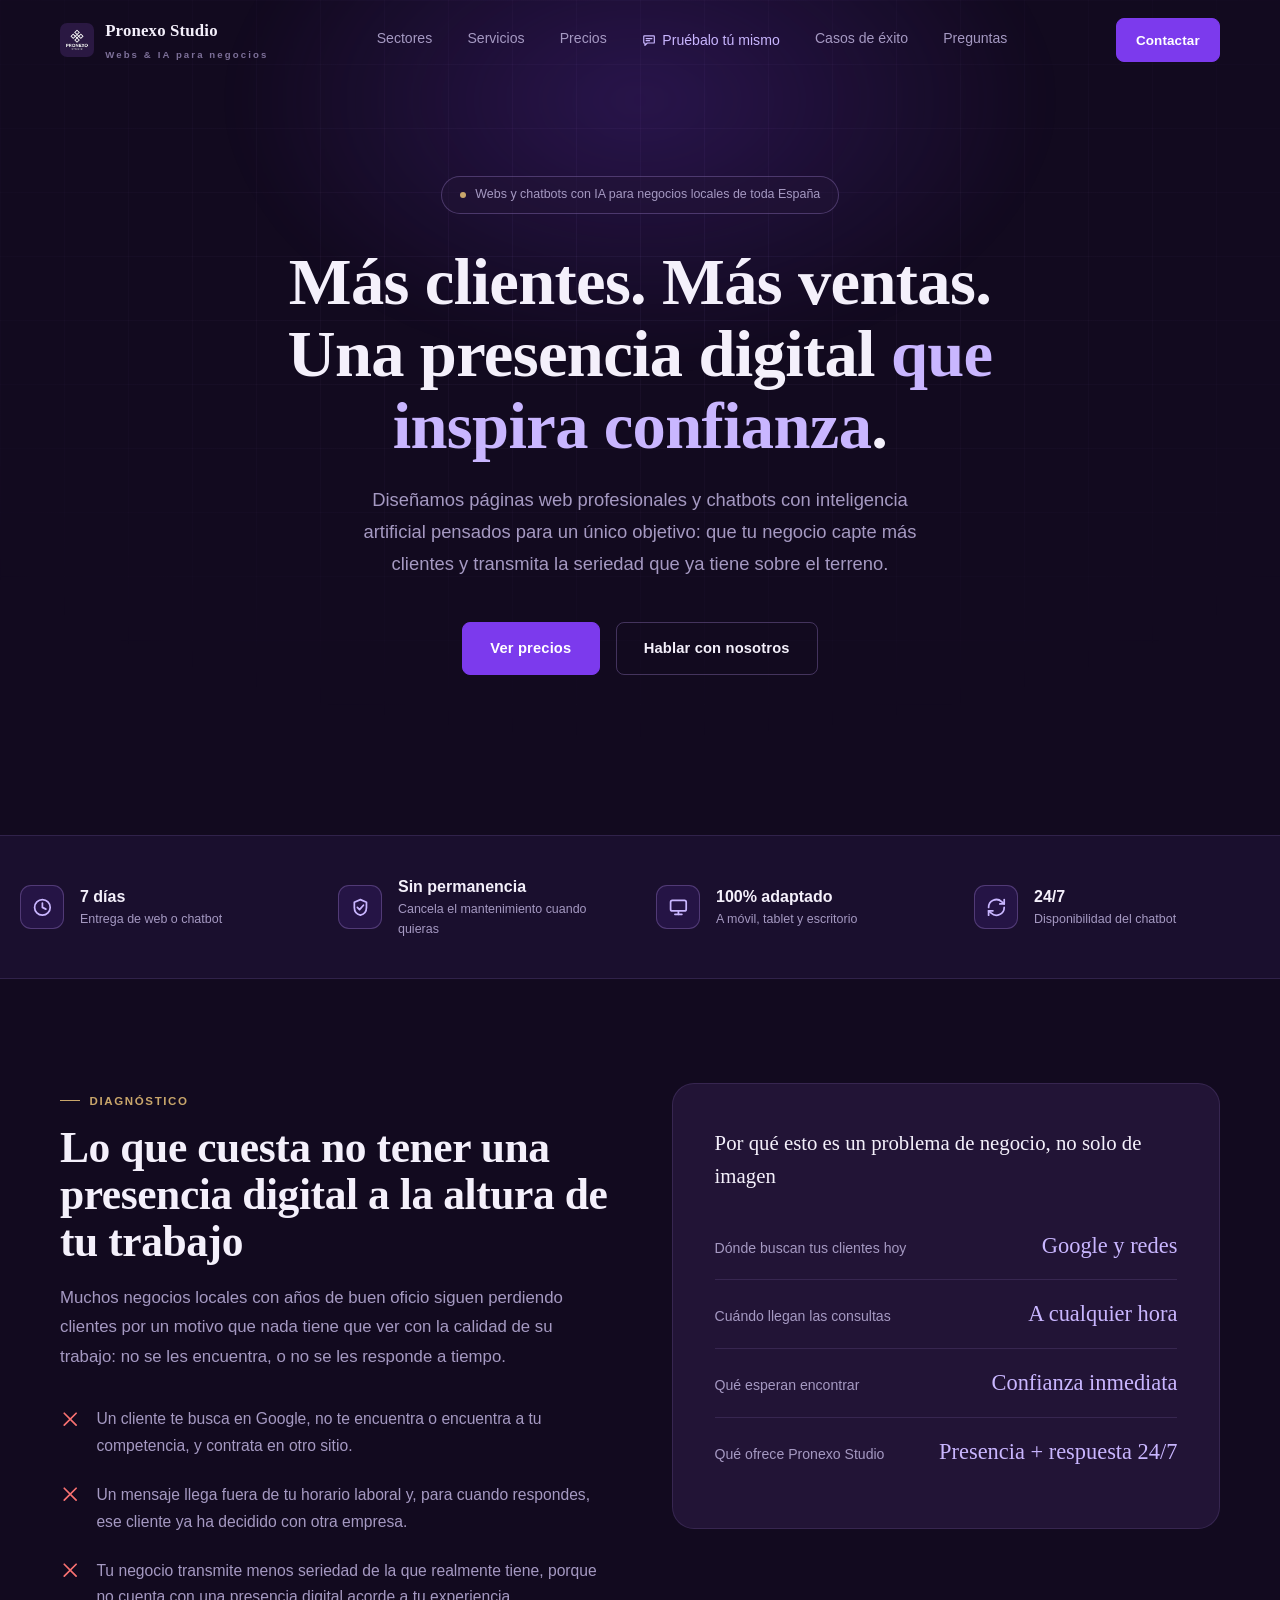
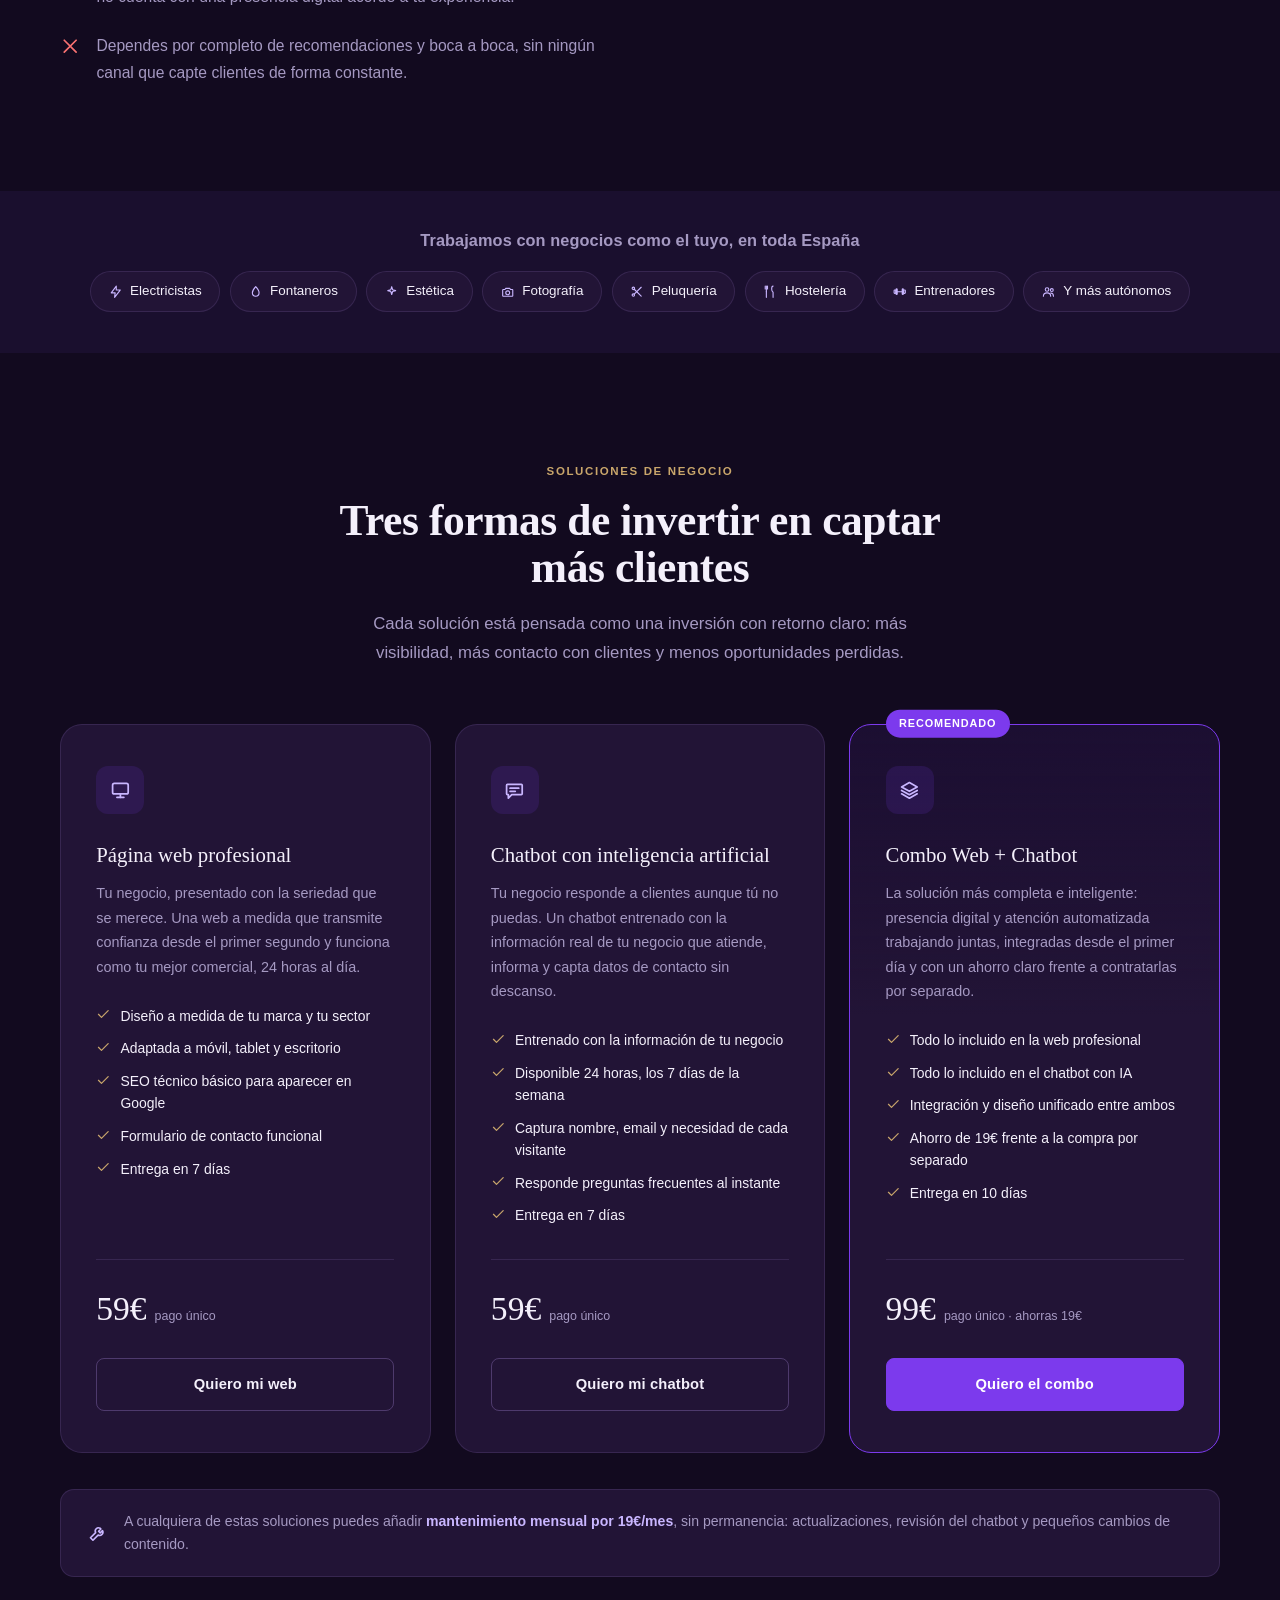
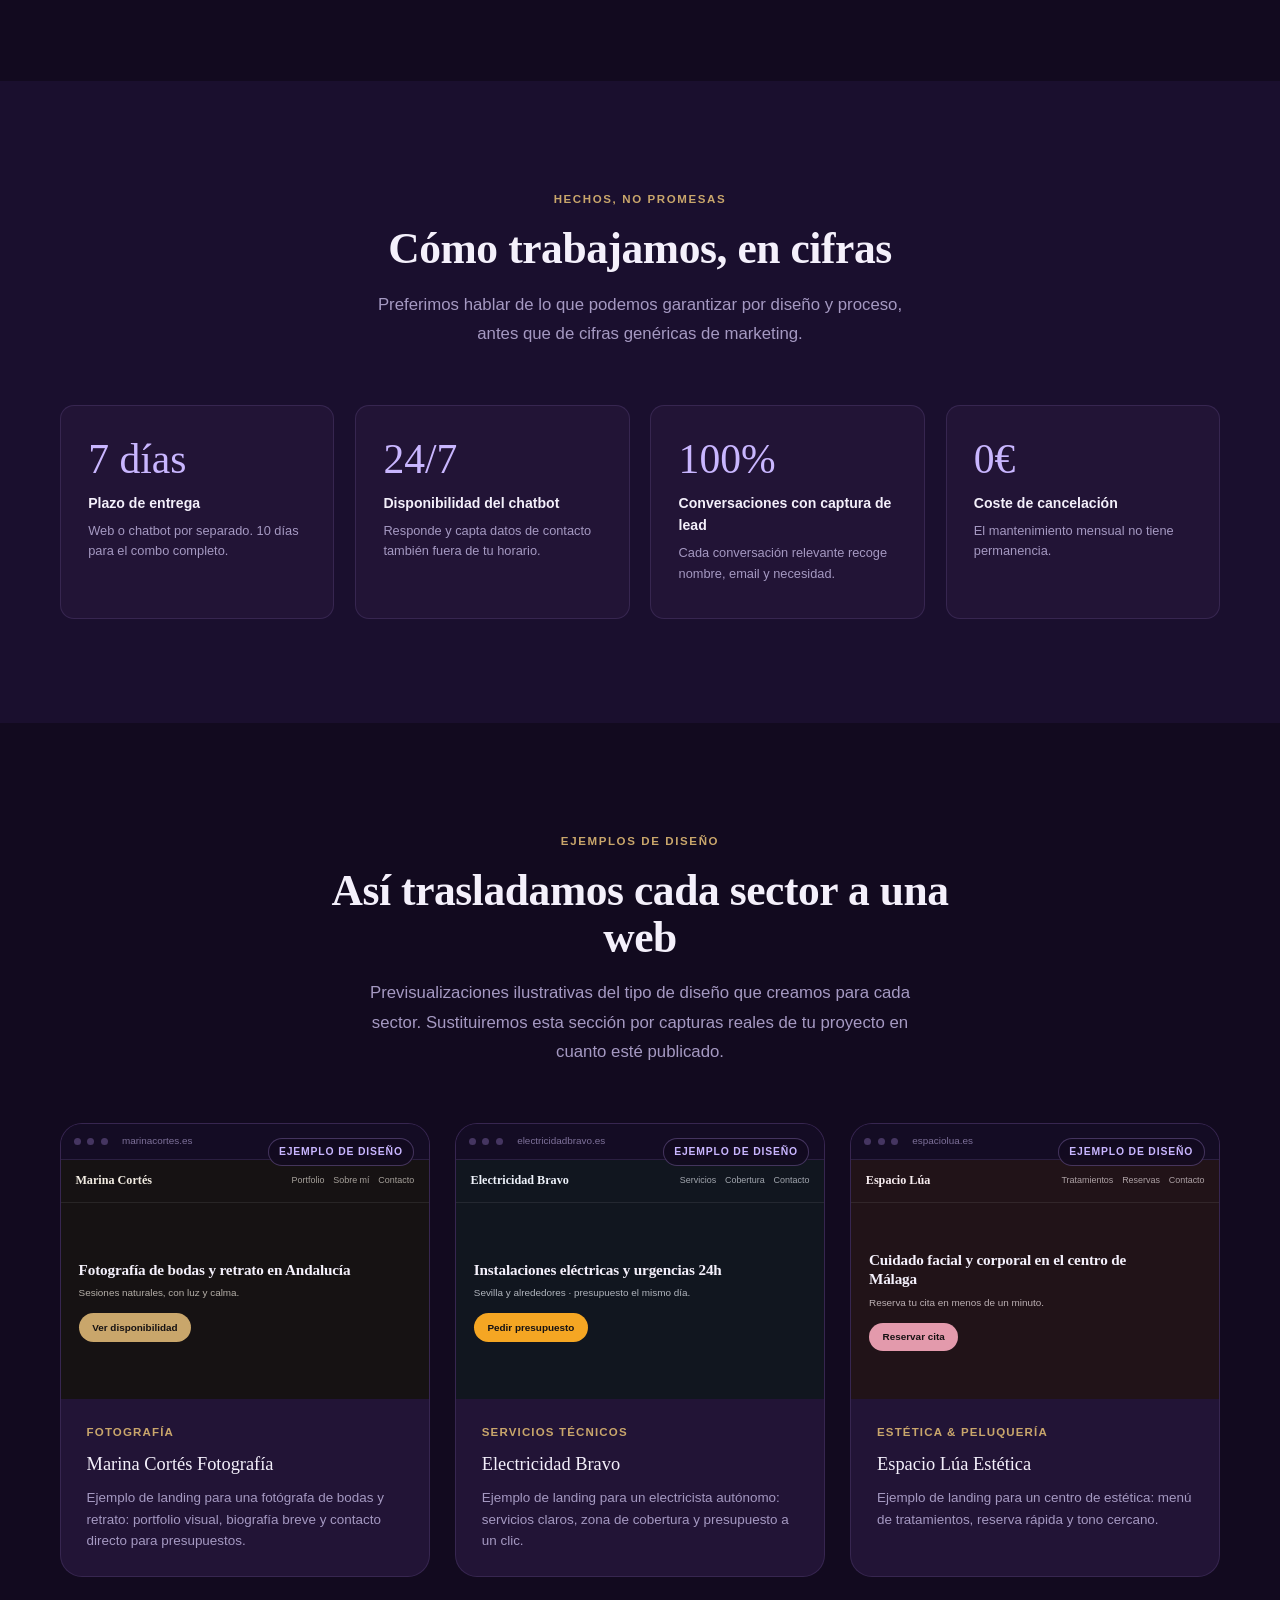
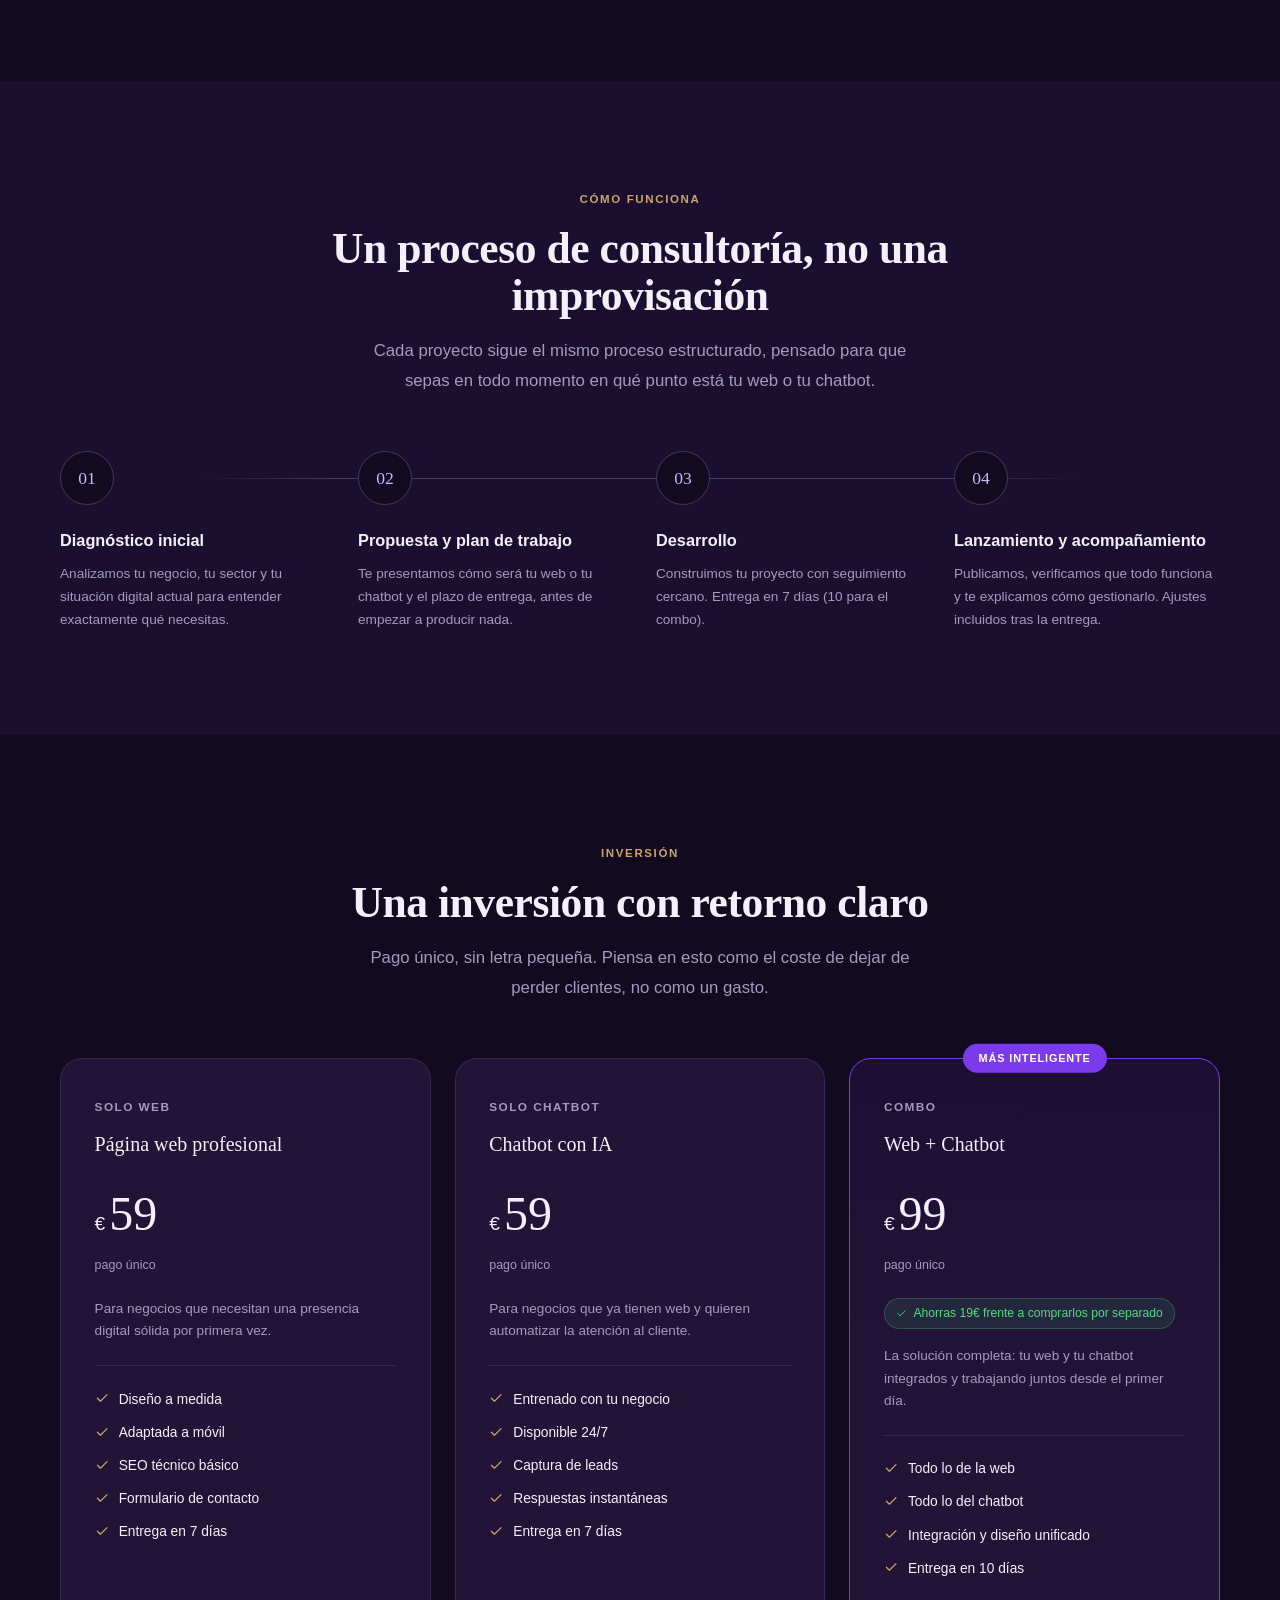
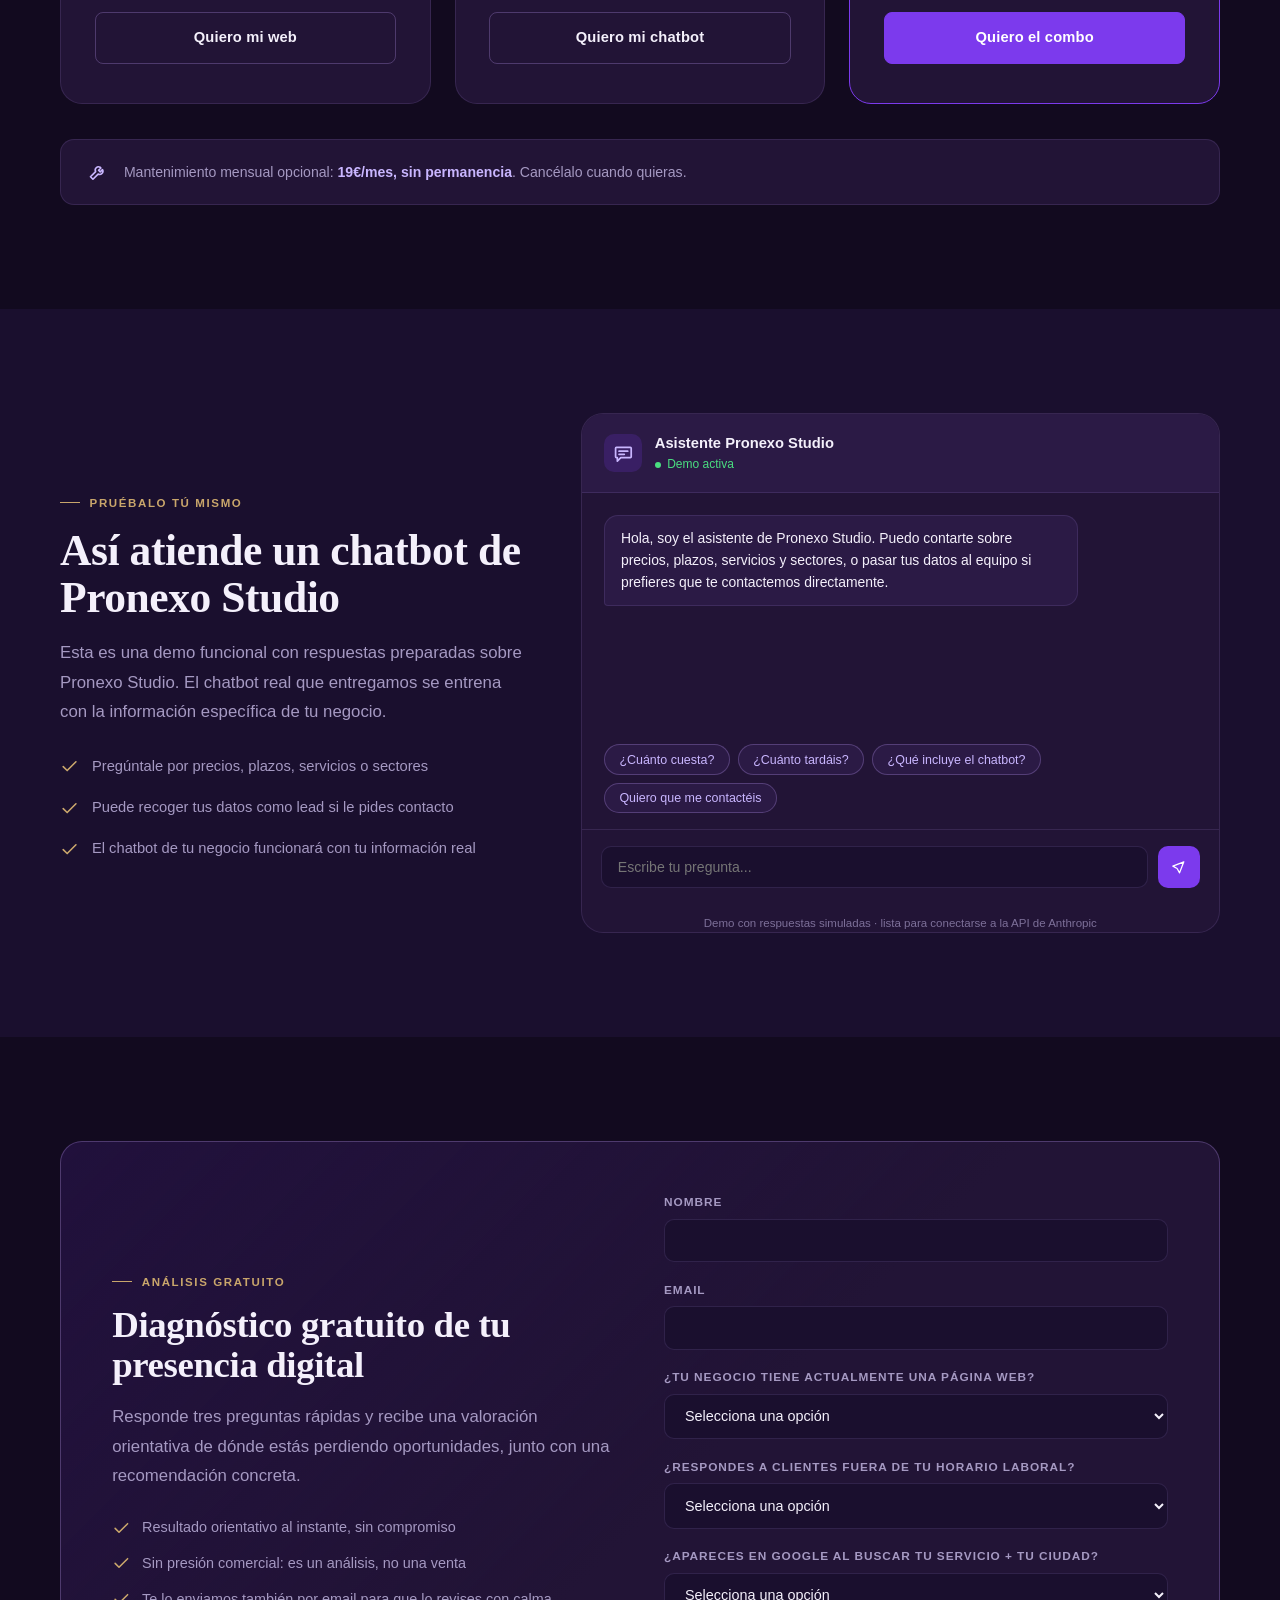
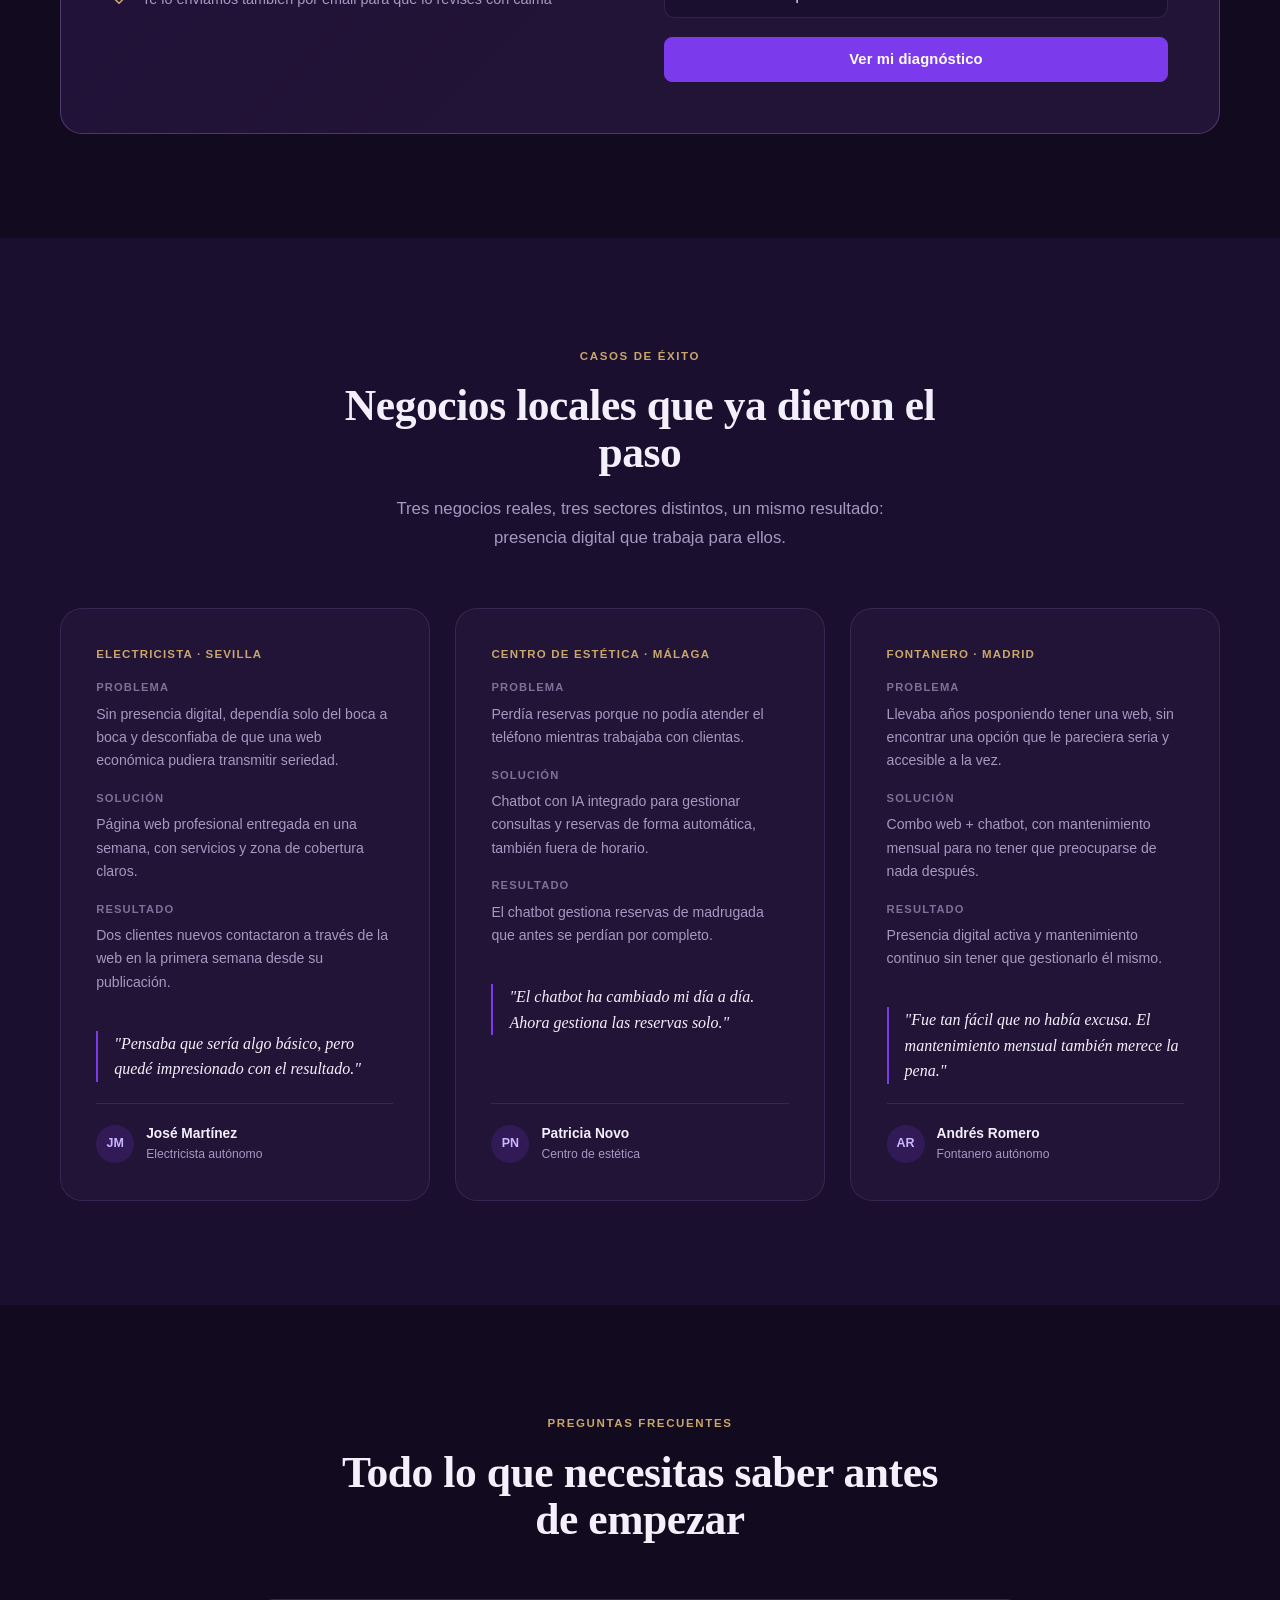
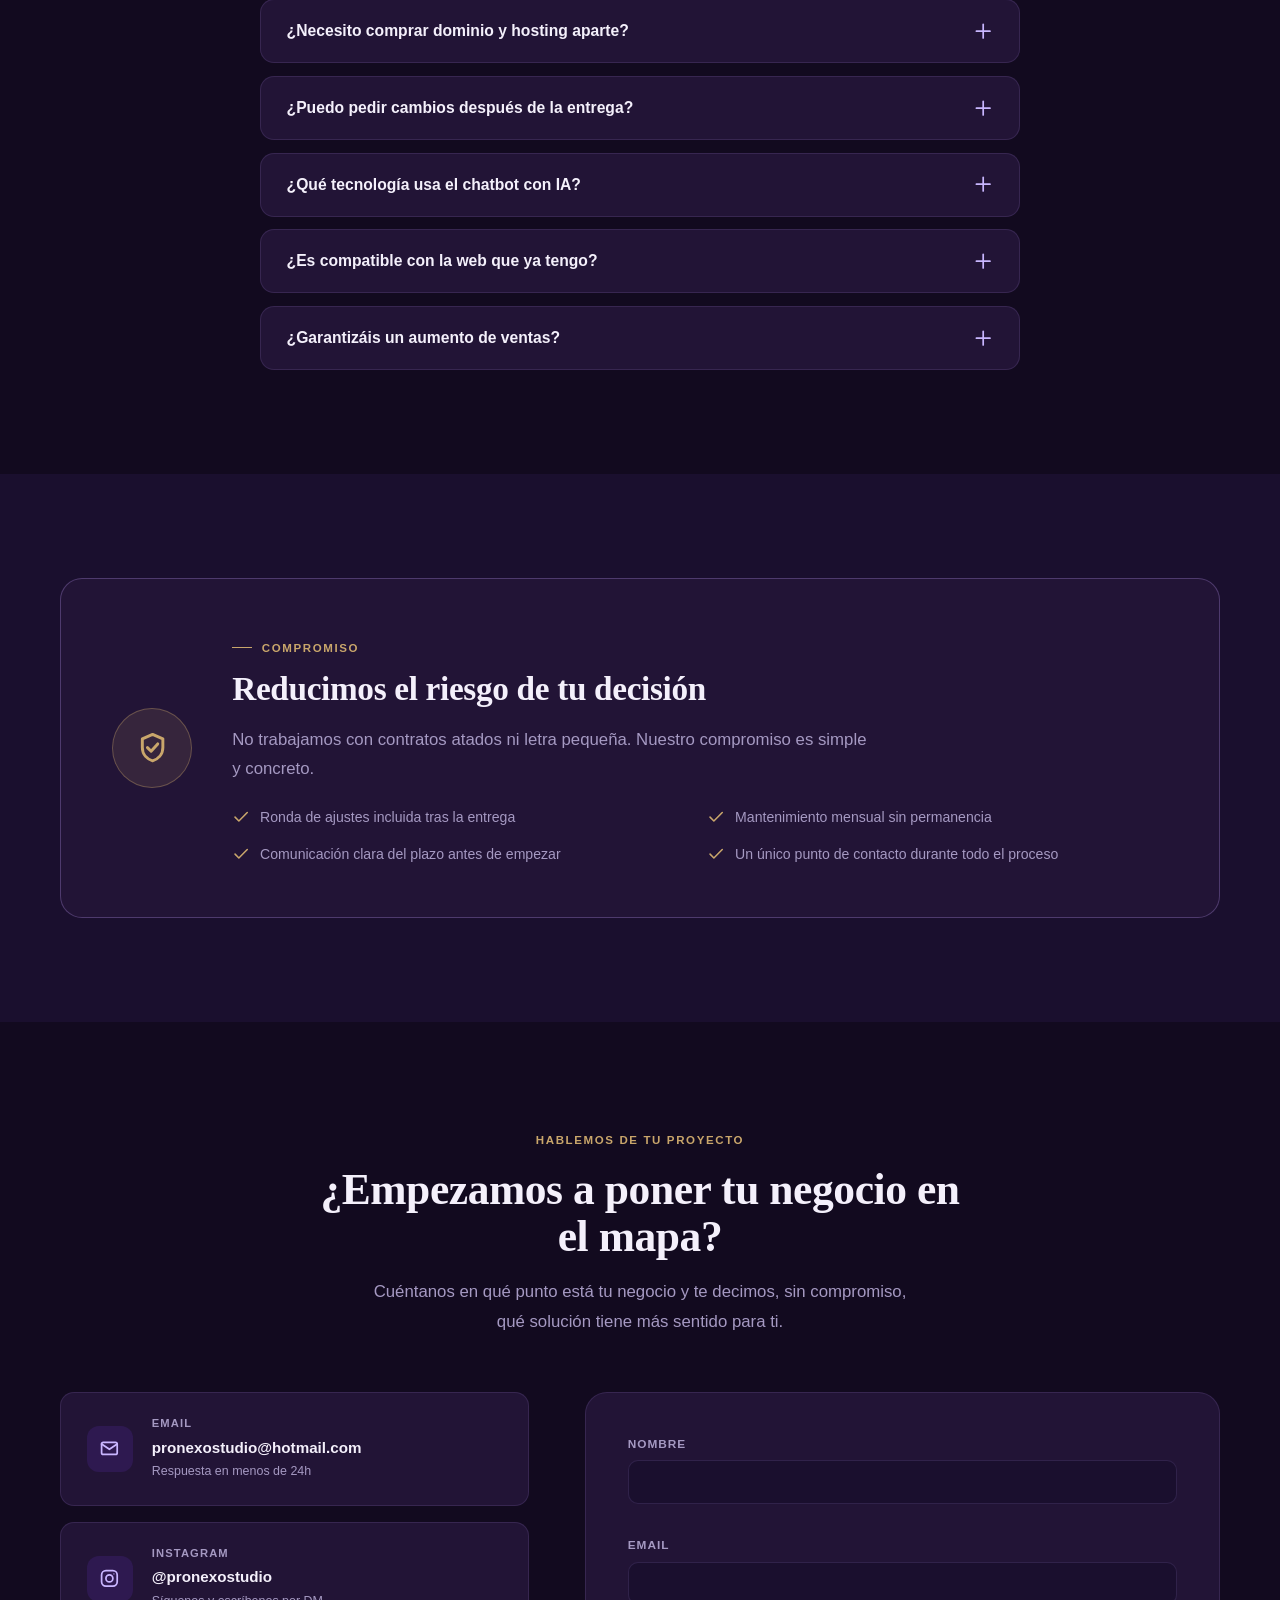
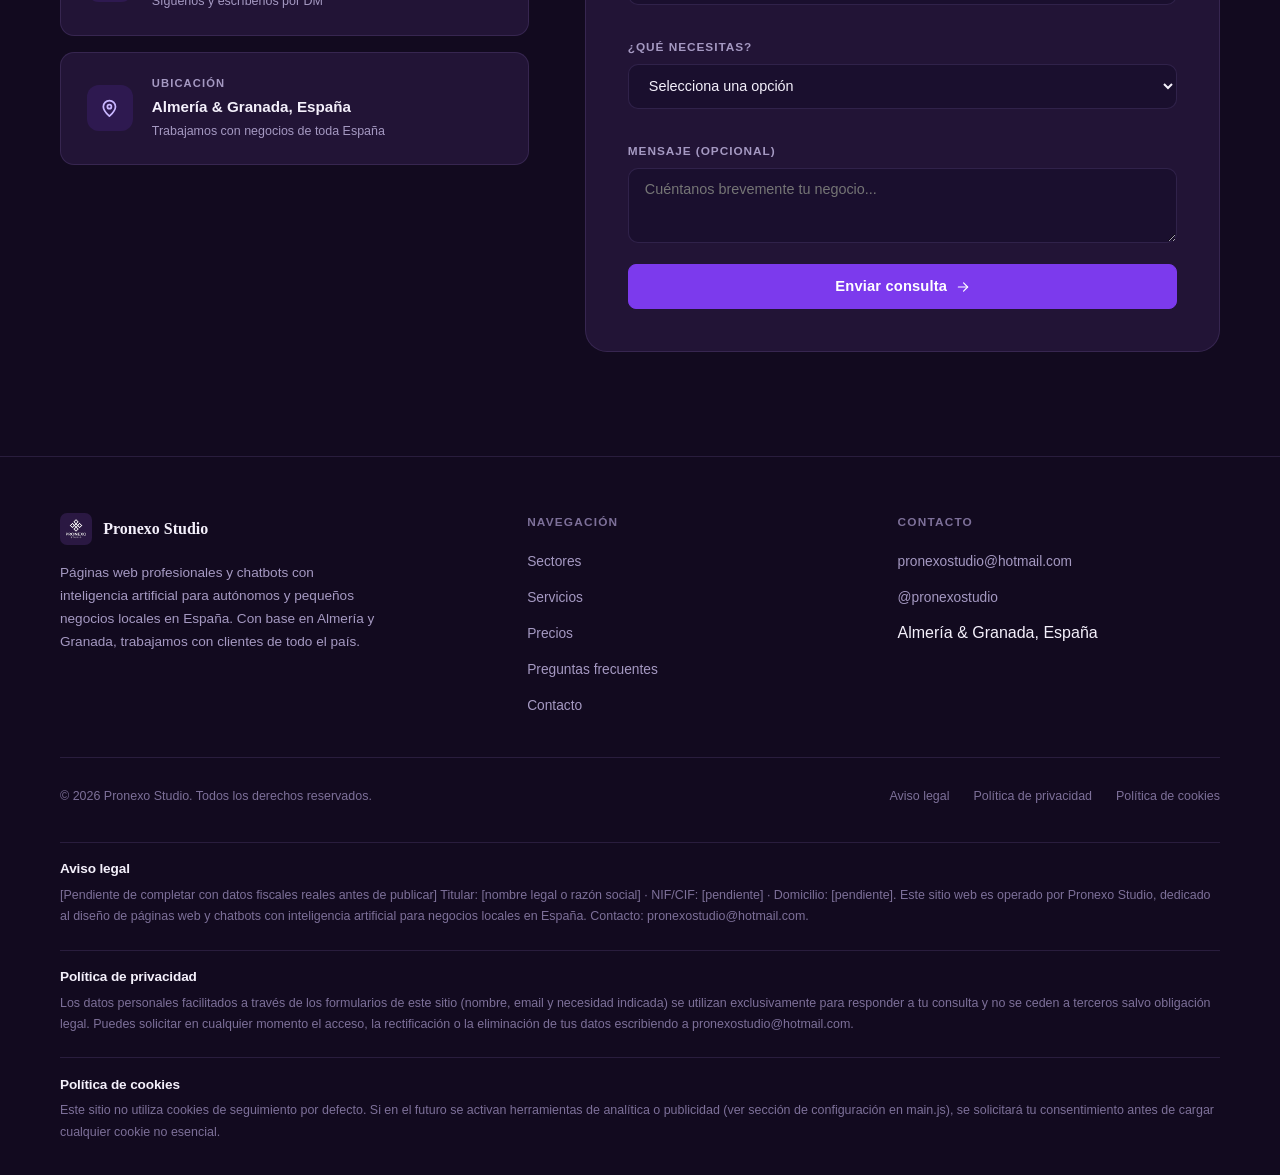
==== commit c2dba1a1: "Ajustes de UX tras feedback: móvil, sectores, nav del chatbot y portfolio - Corrige scroll horizonta" ====
--- a/index.html
+++ b/index.html
@@ -89,6 +89,7 @@
 <symbol id="icon-check" viewBox="0 0 24 24" fill="none" stroke-width="2" stroke-linecap="round" stroke-linejoin="round"><polyline points="4 12 9 17 20 6"/></symbol>
 <symbol id="icon-x" viewBox="0 0 24 24" fill="none" stroke-width="2" stroke-linecap="round" stroke-linejoin="round"><line x1="5" y1="5" x2="19" y2="19"/><line x1="19" y1="5" x2="5" y2="19"/></symbol>
 <symbol id="icon-plus" viewBox="0 0 24 24" fill="none" stroke-width="2" stroke-linecap="round" stroke-linejoin="round"><line x1="12" y1="4" x2="12" y2="20"/><line x1="4" y1="12" x2="20" y2="12"/></symbol>
+<symbol id="icon-menu" viewBox="0 0 24 24" fill="none" stroke-width="2" stroke-linecap="round" stroke-linejoin="round"><line x1="4" y1="7" x2="20" y2="7"/><line x1="4" y1="12" x2="20" y2="12"/><line x1="4" y1="17" x2="20" y2="17"/></symbol>
 <symbol id="icon-arrow-right" viewBox="0 0 24 24" fill="none" stroke-width="2" stroke-linecap="round" stroke-linejoin="round"><line x1="4" y1="12" x2="20" y2="12"/><polyline points="13 5 20 12 13 19"/></symbol>
 <symbol id="icon-mail" viewBox="0 0 24 24" fill="none" stroke-width="2" stroke-linecap="round" stroke-linejoin="round"><rect x="3" y="5" width="18" height="14" rx="2"/><polyline points="3 7 12 13 21 7"/></symbol>
 <symbol id="icon-instagram" viewBox="0 0 24 24" fill="none" stroke-width="2" stroke-linecap="round" stroke-linejoin="round"><rect x="3" y="3" width="18" height="18" rx="5"/><circle cx="12" cy="12" r="4"/><circle cx="17.2" cy="6.8" r="0.7" fill="currentColor" stroke="none"/></symbol>
@@ -122,12 +123,27 @@
       <li><a href="#sectores">Sectores</a></li>
       <li><a href="#servicios">Servicios</a></li>
       <li><a href="#precios">Precios</a></li>
+      <li><a href="#chatbot-demo" class="nav-link-demo"><svg class="icon" style="width:1em;height:1em"><use href="#icon-message"/></svg>Pruébalo tú mismo</a></li>
       <li><a href="#casos-exito">Casos de éxito</a></li>
       <li><a href="#faq">Preguntas</a></li>
     </ul>
     <div class="nav-actions">
       <a href="#final-cta" class="btn btn-primary btn-sm">Contactar</a>
-    </div>
+      <button type="button" class="nav-toggle" id="nav-toggle" aria-expanded="false" aria-controls="mobile-nav" aria-label="Abrir menú">
+        <svg class="icon" id="nav-toggle-icon"><use href="#icon-menu"/></svg>
+      </button>
+    </div>
+  </div>
+  <div class="mobile-nav" id="mobile-nav">
+    <ul class="mobile-nav-links">
+      <li><a href="#sectores">Sectores</a></li>
+      <li><a href="#servicios">Servicios</a></li>
+      <li><a href="#precios">Precios</a></li>
+      <li><a href="#chatbot-demo" class="nav-link-demo"><svg class="icon" style="width:1em;height:1em"><use href="#icon-message"/></svg>Pruébalo tú mismo</a></li>
+      <li><a href="#casos-exito">Casos de éxito</a></li>
+      <li><a href="#faq">Preguntas</a></li>
+    </ul>
+    <a href="#final-cta" class="btn btn-primary btn-block">Contactar</a>
   </div>
 </header>
 
@@ -196,22 +212,18 @@
   </div>
 </section>
 
-<section id="sectores" class="section-alt" aria-labelledby="sectores-title">
-  <div class="container">
-    <div class="section-head centered reveal">
-      <div class="eyebrow centered">Sectores</div>
-      <h2 class="section-title" id="sectores-title">Trabajamos con negocios como el tuyo</h2>
-      <p class="section-lede">Conocemos las particularidades de cada sector porque ya hemos trabajado con negocios como el tuyo en toda España.</p>
-    </div>
-    <div class="sector-grid">
-      <div class="sector-card reveal"><div class="sector-icon"><svg class="icon"><use href="#icon-bolt"/></svg></div><div class="sector-name">Electricistas</div><div class="sector-desc">Presupuestos claros y contacto directo desde tu web.</div></div>
-      <div class="sector-card reveal reveal-d1"><div class="sector-icon"><svg class="icon"><use href="#icon-droplet"/></svg></div><div class="sector-name">Fontaneros</div><div class="sector-desc">Atención a urgencias sin perder ni una llamada.</div></div>
-      <div class="sector-card reveal reveal-d2"><div class="sector-icon"><svg class="icon"><use href="#icon-sparkle"/></svg></div><div class="sector-name">Centros de estética</div><div class="sector-desc">Reservas y consultas gestionadas sin esfuerzo.</div></div>
-      <div class="sector-card reveal reveal-d3"><div class="sector-icon"><svg class="icon"><use href="#icon-camera"/></svg></div><div class="sector-name">Fotógrafos</div><div class="sector-desc">Un portfolio que refleja tu nivel profesional.</div></div>
-      <div class="sector-card reveal"><div class="sector-icon"><svg class="icon"><use href="#icon-scissors"/></svg></div><div class="sector-name">Peluquerías</div><div class="sector-desc">Citas y dudas resueltas las 24 horas.</div></div>
-      <div class="sector-card reveal reveal-d1"><div class="sector-icon"><svg class="icon"><use href="#icon-utensils"/></svg></div><div class="sector-name">Hostelería</div><div class="sector-desc">Carta, horarios y reservas siempre accesibles.</div></div>
-      <div class="sector-card reveal reveal-d2"><div class="sector-icon"><svg class="icon"><use href="#icon-dumbbell"/></svg></div><div class="sector-name">Entrenadores personales</div><div class="sector-desc">Capta clientes nuevos mientras entrenas a los actuales.</div></div>
-      <div class="sector-card reveal reveal-d3"><div class="sector-icon"><svg class="icon"><use href="#icon-users"/></svg></div><div class="sector-name">Autónomos y otros negocios</div><div class="sector-desc">Si atiendes clientes locales, esto está pensado para ti.</div></div>
+<section id="sectores" class="section-alt sectors-band" aria-labelledby="sectores-title">
+  <div class="container sectors-compact reveal">
+    <h2 class="sectors-compact-title" id="sectores-title">Trabajamos con negocios como el tuyo, en toda España</h2>
+    <div class="sector-pills">
+      <span class="sector-pill"><svg class="icon"><use href="#icon-bolt"/></svg>Electricistas</span>
+      <span class="sector-pill"><svg class="icon"><use href="#icon-droplet"/></svg>Fontaneros</span>
+      <span class="sector-pill"><svg class="icon"><use href="#icon-sparkle"/></svg>Estética</span>
+      <span class="sector-pill"><svg class="icon"><use href="#icon-camera"/></svg>Fotografía</span>
+      <span class="sector-pill"><svg class="icon"><use href="#icon-scissors"/></svg>Peluquería</span>
+      <span class="sector-pill"><svg class="icon"><use href="#icon-utensils"/></svg>Hostelería</span>
+      <span class="sector-pill"><svg class="icon"><use href="#icon-dumbbell"/></svg>Entrenadores</span>
+      <span class="sector-pill"><svg class="icon"><use href="#icon-users"/></svg>Y más autónomos</span>
     </div>
   </div>
 </section>
@@ -319,63 +331,62 @@
     </div>
     <div class="portfolio-grid">
       <div class="portfolio-card reveal">
-        <div class="pf-mock" role="img" aria-label="Vista previa ilustrativa de una web para fotógrafos, con portfolio en cuadrícula">
-          <div class="pf-browser-bar"><span class="pf-dot"></span><span class="pf-dot"></span><span class="pf-dot"></span></div>
-          <div class="pf-mock-body">
-            <div class="pf-bar" style="width:40%;height:14px"></div>
-            <div style="display:grid;grid-template-columns:1fr 1fr 1fr;gap:.4rem;margin-top:.4rem">
-              <div class="pf-bar" style="height:38px"></div><div class="pf-bar" style="height:38px"></div><div class="pf-bar" style="height:38px"></div>
-              <div class="pf-bar" style="height:38px"></div><div class="pf-bar" style="height:38px"></div><div class="pf-bar" style="height:38px"></div>
+        <div class="pf-mock" style="--pf-bg:#161213;--pf-fg:#f2ece2;--pf-accent:#c9a66b" role="img" aria-label="Vista previa ilustrativa de una web para una fotógrafa, Marina Cortés Fotografía">
+          <div class="pf-browser-bar"><span class="pf-dot"></span><span class="pf-dot"></span><span class="pf-dot"></span><span class="pf-browser-url">marinacortes.es</span></div>
+          <div class="pf-site">
+            <div class="pf-site-nav"><span class="pf-site-brand">Marina Cortés</span><span class="pf-site-links"><span>Portfolio</span><span>Sobre mí</span><span>Contacto</span></span></div>
+            <div class="pf-site-hero">
+              <h4>Fotografía de bodas y retrato en Andalucía</h4>
+              <p>Sesiones naturales, con luz y calma.</p>
+              <span class="pf-site-cta">Ver disponibilidad</span>
             </div>
           </div>
           <span class="pf-tag">Ejemplo de diseño</span>
         </div>
         <div class="pf-info">
           <div class="pf-sector">Fotografía</div>
-          <div class="pf-title">Portfolio visual y minimalista</div>
-          <p class="pf-desc">Galería en cuadrícula, biografía y formulario de contacto directo para presupuestos de sesiones.</p>
+          <div class="pf-title">Marina Cortés Fotografía</div>
+          <p class="pf-desc">Ejemplo de landing para una fotógrafa de bodas y retrato: portfolio visual, biografía breve y contacto directo para presupuestos.</p>
         </div>
       </div>
 
       <div class="portfolio-card reveal reveal-d1">
-        <div class="pf-mock" role="img" aria-label="Vista previa ilustrativa de una web para un servicio técnico, con llamada a la acción destacada">
-          <div class="pf-browser-bar"><span class="pf-dot"></span><span class="pf-dot"></span><span class="pf-dot"></span></div>
-          <div class="pf-mock-body">
-            <div class="pf-bar" style="width:55%;height:16px"></div>
-            <div class="pf-bar" style="width:85%"></div>
-            <div class="pf-bar" style="width:70%"></div>
-            <div class="pf-bar" style="width:35%;height:32px;background:var(--brand);opacity:.5;margin-top:.4rem"></div>
-          </div>
-          <span class="pf-tag">Ejemplo de diseño</span>
-        </div>
-        <div class="pf-info">
-          <div class="pf-sector">Servicios técnicos</div>
-          <div class="pf-title">Presupuesto y contacto en un clic</div>
-          <p class="pf-desc">Pensada para electricistas y fontaneros: servicios claros, zona de cobertura y CTA de contacto siempre visible.</p>
-        </div>
-      </div>
-
-      <div class="portfolio-card reveal reveal-d2">
-        <div class="pf-mock" role="img" aria-label="Vista previa ilustrativa de una web para un centro de estética o peluquería, con menú de servicios">
-          <div class="pf-browser-bar"><span class="pf-dot"></span><span class="pf-dot"></span><span class="pf-dot"></span></div>
-          <div class="pf-mock-body">
-            <div class="pf-bar" style="width:48%;height:16px"></div>
-            <div style="display:flex;gap:.4rem;margin-top:.3rem">
-              <div class="pf-bar" style="width:100%;height:28px"></div>
-            </div>
-            <div style="display:flex;gap:.4rem">
-              <div class="pf-bar" style="width:100%;height:28px"></div>
-            </div>
-            <div style="display:flex;gap:.4rem">
-              <div class="pf-bar" style="width:100%;height:28px"></div>
+        <div class="pf-mock" style="--pf-bg:#11161f;--pf-fg:#eef2fa;--pf-accent:#f5a623" role="img" aria-label="Vista previa ilustrativa de una web para un electricista, Electricidad Bravo">
+          <div class="pf-browser-bar"><span class="pf-dot"></span><span class="pf-dot"></span><span class="pf-dot"></span><span class="pf-browser-url">electricidadbravo.es</span></div>
+          <div class="pf-site">
+            <div class="pf-site-nav"><span class="pf-site-brand">Electricidad Bravo</span><span class="pf-site-links"><span>Servicios</span><span>Cobertura</span><span>Contacto</span></span></div>
+            <div class="pf-site-hero">
+              <h4>Instalaciones eléctricas y urgencias 24h</h4>
+              <p>Sevilla y alrededores · presupuesto el mismo día.</p>
+              <span class="pf-site-cta">Pedir presupuesto</span>
             </div>
           </div>
           <span class="pf-tag">Ejemplo de diseño</span>
         </div>
         <div class="pf-info">
+          <div class="pf-sector">Servicios técnicos</div>
+          <div class="pf-title">Electricidad Bravo</div>
+          <p class="pf-desc">Ejemplo de landing para un electricista autónomo: servicios claros, zona de cobertura y presupuesto a un clic.</p>
+        </div>
+      </div>
+
+      <div class="portfolio-card reveal reveal-d2">
+        <div class="pf-mock" style="--pf-bg:#211318;--pf-fg:#f7ecef;--pf-accent:#e39aac" role="img" aria-label="Vista previa ilustrativa de una web para un centro de estética, Espacio Lúa">
+          <div class="pf-browser-bar"><span class="pf-dot"></span><span class="pf-dot"></span><span class="pf-dot"></span><span class="pf-browser-url">espaciolua.es</span></div>
+          <div class="pf-site">
+            <div class="pf-site-nav"><span class="pf-site-brand">Espacio Lúa</span><span class="pf-site-links"><span>Tratamientos</span><span>Reservas</span><span>Contacto</span></span></div>
+            <div class="pf-site-hero">
+              <h4>Cuidado facial y corporal en el centro de Málaga</h4>
+              <p>Reserva tu cita en menos de un minuto.</p>
+              <span class="pf-site-cta">Reservar cita</span>
+            </div>
+          </div>
+          <span class="pf-tag">Ejemplo de diseño</span>
+        </div>
+        <div class="pf-info">
           <div class="pf-sector">Estética &amp; peluquería</div>
-          <div class="pf-title">Reservas y menú de servicios</div>
-          <p class="pf-desc">Menú de tratamientos con precios orientativos y acceso rápido a reserva o consulta por chatbot.</p>
+          <div class="pf-title">Espacio Lúa Estética</div>
+          <p class="pf-desc">Ejemplo de landing para un centro de estética: menú de tratamientos, reserva rápida y tono cercano.</p>
         </div>
       </div>
     </div>
@@ -689,8 +700,7 @@
       <p class="section-lede">Cuéntanos en qué punto está tu negocio y te decimos, sin compromiso, qué solución tiene más sentido para ti.</p>
     </div>
 
-    <div class="container" style="padding:0">
-      <div class="reveal reveal-d1" style="display:grid;grid-template-columns:.85fr 1.15fr;gap:3.5rem;align-items:start" id="final-cta-grid">
+    <div class="final-cta-grid reveal reveal-d1">
         <div class="contact-cards">
           <a href="mailto:pronexostudio@hotmail.com" class="contact-card">
             <div class="contact-card-icon"><svg class="icon"><use href="#icon-mail"/></svg></div>
@@ -738,7 +748,6 @@
             <div id="contact-status" class="form-status" role="status"></div>
           </form>
         </div>
-      </div>
     </div>
   </div>
 </section>
--- a/style.css
+++ b/style.css
@@ -116,6 +116,35 @@
 .nav-links a:hover::after{right:0}
 
 .nav-actions{display:flex;align-items:center;gap:1rem}
+
+.nav-links .nav-link-demo,.mobile-nav-links .nav-link-demo{display:inline-flex;align-items:center;gap:.4rem;color:var(--accent)}
+.nav-links .nav-link-demo:hover,.mobile-nav-links .nav-link-demo:hover{color:var(--text)}
+
+.nav-toggle{
+  display:none;
+  background:none;border:1px solid var(--line-strong);border-radius:var(--radius-sm);
+  width:44px;height:44px;align-items:center;justify-content:center;
+  color:var(--text);cursor:pointer;flex-shrink:0;
+}
+.nav-toggle:hover{border-color:var(--accent);color:var(--accent)}
+
+.mobile-nav{
+  display:none;
+  position:absolute;top:100%;left:0;right:0;
+  background:rgba(18,10,31,.98);backdrop-filter:blur(16px);
+  border-bottom:1px solid var(--line);
+  padding:1.2rem 1.4rem 1.6rem;
+  flex-direction:column;gap:1.2rem;
+  max-height:calc(100vh - 66px);overflow-y:auto;
+}
+.mobile-nav.open{display:flex}
+.mobile-nav-links{list-style:none;display:flex;flex-direction:column}
+.mobile-nav-links a{
+  display:flex;align-items:center;gap:.6rem;min-height:44px;
+  padding:.7rem .3rem;font-size:1rem;font-weight:500;color:var(--text);text-decoration:none;
+  border-bottom:1px solid var(--line);
+}
+.mobile-nav-links li:last-child a{border-bottom:none}
 
 /* ============ BUTTONS ============ */
 .btn{
@@ -194,21 +223,20 @@
 .problem-stat-label{font-size:.88rem;color:var(--muted)}
 .problem-stat-value{font-family:'Fraunces',serif;font-size:1.4rem;color:var(--accent)}
 
-/* ============ SECTORS ============ */
-.sector-grid{display:grid;grid-template-columns:repeat(4,1fr);gap:1.1rem}
-.sector-card{
-  background:var(--surface);border:1px solid var(--line);border-radius:var(--radius);
-  padding:1.8rem 1.5rem;text-align:left;
-  transition:border-color .25s,transform .25s var(--ease),background .25s;
-}
-.sector-card:hover{border-color:var(--line-strong);transform:translateY(-3px);background:var(--surface-2)}
-.sector-icon{
-  width:46px;height:46px;border-radius:11px;
-  display:flex;align-items:center;justify-content:center;
-  background:rgba(124,58,237,.12);color:var(--accent);margin-bottom:1.1rem;
-}
-.sector-name{font-weight:600;font-size:.95rem;margin-bottom:.35rem}
-.sector-desc{font-size:.82rem;color:var(--muted);line-height:1.55}
+/* ============ SECTORS (banda compacta) ============ */
+.sectors-band{padding:2.6rem 0}
+.sectors-compact{text-align:center}
+.sectors-compact-title{
+  font-family:'Inter',sans-serif;font-size:1.02rem;font-weight:600;
+  color:var(--muted);letter-spacing:.005em;margin-bottom:1.3rem;
+}
+.sector-pills{display:flex;flex-wrap:wrap;justify-content:center;gap:.6rem}
+.sector-pill{
+  display:inline-flex;align-items:center;gap:.5rem;
+  background:var(--surface);border:1px solid var(--line);border-radius:50px;
+  padding:.55rem 1.1rem;font-size:.84rem;font-weight:500;color:var(--text);white-space:nowrap;
+}
+.sector-pill .icon{width:1em;height:1em;color:var(--accent)}
 
 /* ============ SERVICES ============ */
 .services-grid{display:grid;grid-template-columns:repeat(3,1fr);gap:1.5rem}
@@ -248,11 +276,21 @@
 .portfolio-grid{display:grid;grid-template-columns:repeat(3,1fr);gap:1.6rem}
 .portfolio-card{background:var(--surface);border:1px solid var(--line);border-radius:var(--radius-lg);overflow:hidden;transition:border-color .25s,transform .25s var(--ease)}
 .portfolio-card:hover{transform:translateY(-4px);border-color:var(--line-strong)}
-.pf-mock{aspect-ratio:4/3;position:relative;overflow:hidden;background:var(--ink-2)}
+.pf-mock{aspect-ratio:4/3;position:relative;overflow:hidden;background:var(--ink-2);display:flex;flex-direction:column}
 .pf-browser-bar{display:flex;align-items:center;gap:.4rem;padding:.6rem .8rem;background:rgba(18,10,31,.6);border-bottom:1px solid var(--line)}
 .pf-dot{width:7px;height:7px;border-radius:50%;background:var(--line-strong)}
-.pf-mock-body{padding:1rem 1.1rem;display:flex;flex-direction:column;gap:.55rem;height:calc(100% - 34px)}
-.pf-bar{height:8px;border-radius:4px;background:rgba(163,131,214,.16)}
+.pf-browser-url{margin-left:.5rem;font-size:.62rem;color:var(--muted-2);font-family:'Inter',sans-serif}
+.pf-site{flex:1;display:flex;flex-direction:column;background:var(--pf-bg,var(--ink-2));color:var(--pf-fg,var(--text))}
+.pf-site-nav{display:flex;align-items:center;justify-content:space-between;gap:.5rem;padding:.7rem .9rem;border-bottom:1px solid rgba(255,255,255,.08)}
+.pf-site-brand{font-family:'Fraunces',serif;font-size:.76rem;font-weight:600;white-space:nowrap}
+.pf-site-links{display:flex;gap:.55rem;font-size:.56rem;opacity:.65;white-space:nowrap}
+.pf-site-hero{flex:1;display:flex;flex-direction:column;justify-content:center;align-items:flex-start;gap:.4rem;padding:1rem 1.1rem}
+.pf-site-hero h4{font-family:'Fraunces',serif;font-size:.95rem;line-height:1.25;font-weight:600;max-width:90%}
+.pf-site-hero p{font-size:.62rem;opacity:.72;max-width:85%}
+.pf-site-cta{
+  margin-top:.35rem;display:inline-flex;align-items:center;font-size:.62rem;font-weight:700;
+  padding:.4rem .85rem;border-radius:50px;background:var(--pf-accent,var(--brand));color:#161213;
+}
 .pf-tag{
   position:absolute;top:.9rem;right:.9rem;font-size:.65rem;font-weight:700;letter-spacing:.08em;text-transform:uppercase;
   background:rgba(18,10,31,.75);border:1px solid var(--line-strong);color:var(--accent);
@@ -415,7 +453,7 @@
 .guarantee-points .icon{color:var(--gold);margin-top:.15rem}
 
 /* ============ FINAL CTA ============ */
-#final-cta .container{display:grid;grid-template-columns:.85fr 1.15fr;gap:3.5rem;align-items:start}
+.final-cta-grid{display:grid;grid-template-columns:.85fr 1.15fr;gap:3.5rem;align-items:start}
 .contact-cards{display:flex;flex-direction:column;gap:1rem}
 .contact-card{
   display:flex;align-items:center;gap:1.2rem;background:var(--surface);border:1px solid var(--line);
@@ -487,7 +525,6 @@
 /* ============ RESPONSIVE ============ */
 @media(max-width:1080px){
   .trust-grid{grid-template-columns:repeat(2,1fr)}
-  .sector-grid{grid-template-columns:repeat(2,1fr)}
   .services-grid,.pricing-grid,.portfolio-grid,.case-grid{grid-template-columns:1fr 1fr}
   .results-grid{grid-template-columns:repeat(2,1fr)}
   .process-grid{grid-template-columns:1fr 1fr;row-gap:2.5rem}
@@ -496,15 +533,18 @@
   .chatbot-wrap{grid-template-columns:1fr;gap:2.5rem}
   .lead-panel{grid-template-columns:1fr;padding:2.4rem}
   .guarantee-panel{grid-template-columns:1fr;text-align:left}
-  #final-cta .container{grid-template-columns:1fr;gap:2.5rem}
+  .final-cta-grid{grid-template-columns:1fr;gap:2.5rem}
   .footer-top{grid-template-columns:1fr 1fr}
 }
 @media(max-width:760px){
   .container{padding:0 1.4rem}
   section{padding:4.5rem 0}
   .nav-links{display:none}
+  .nav-toggle{display:flex}
   .nav-inner{padding:1rem 1.4rem}
-  .sector-grid,.services-grid,.pricing-grid,.portfolio-grid,.results-grid,.case-grid{grid-template-columns:1fr}
+  .services-grid,.pricing-grid,.portfolio-grid,.results-grid,.case-grid{grid-template-columns:1fr}
+  .sector-pills{gap:.5rem}
+  .sector-pill{font-size:.8rem;padding:.5rem .9rem}
   .process-grid{grid-template-columns:1fr}
   .process-grid::before{display:none}
   .hero-title{font-size:clamp(2rem,9vw,3rem)}
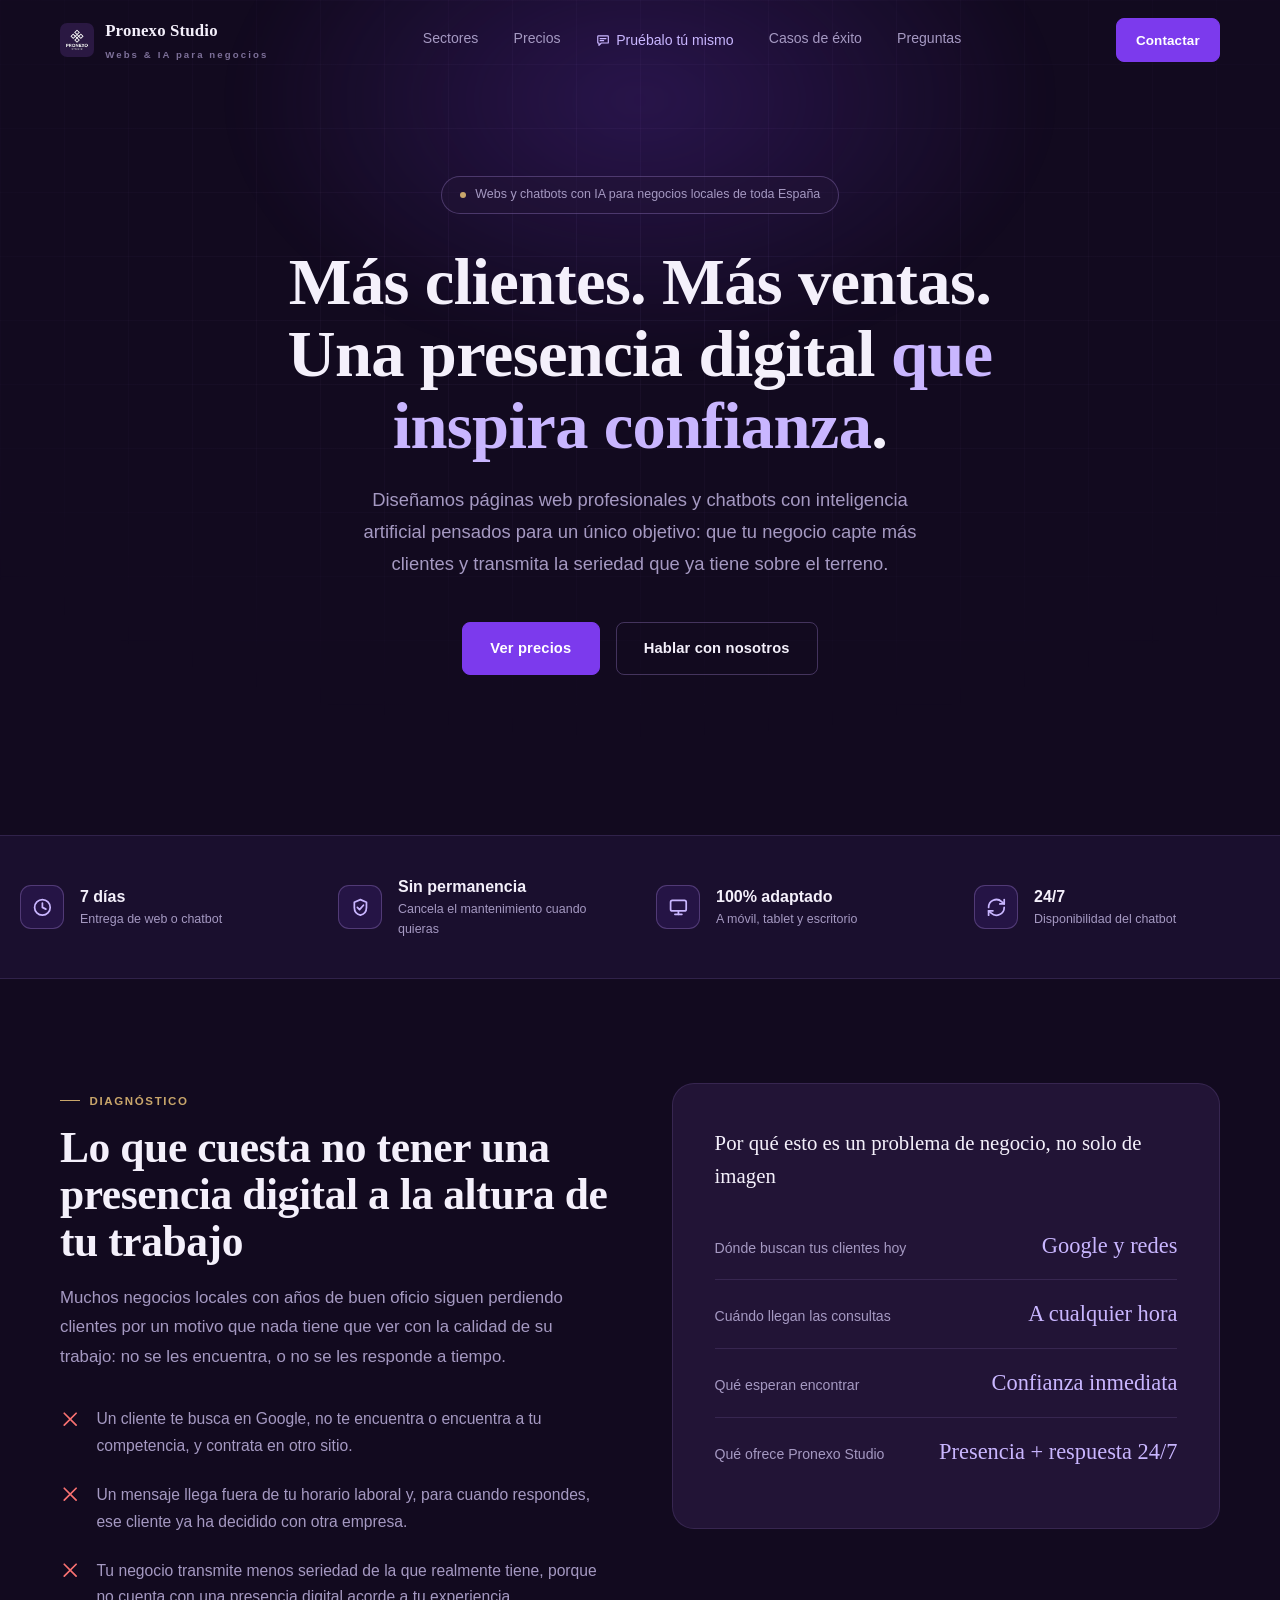
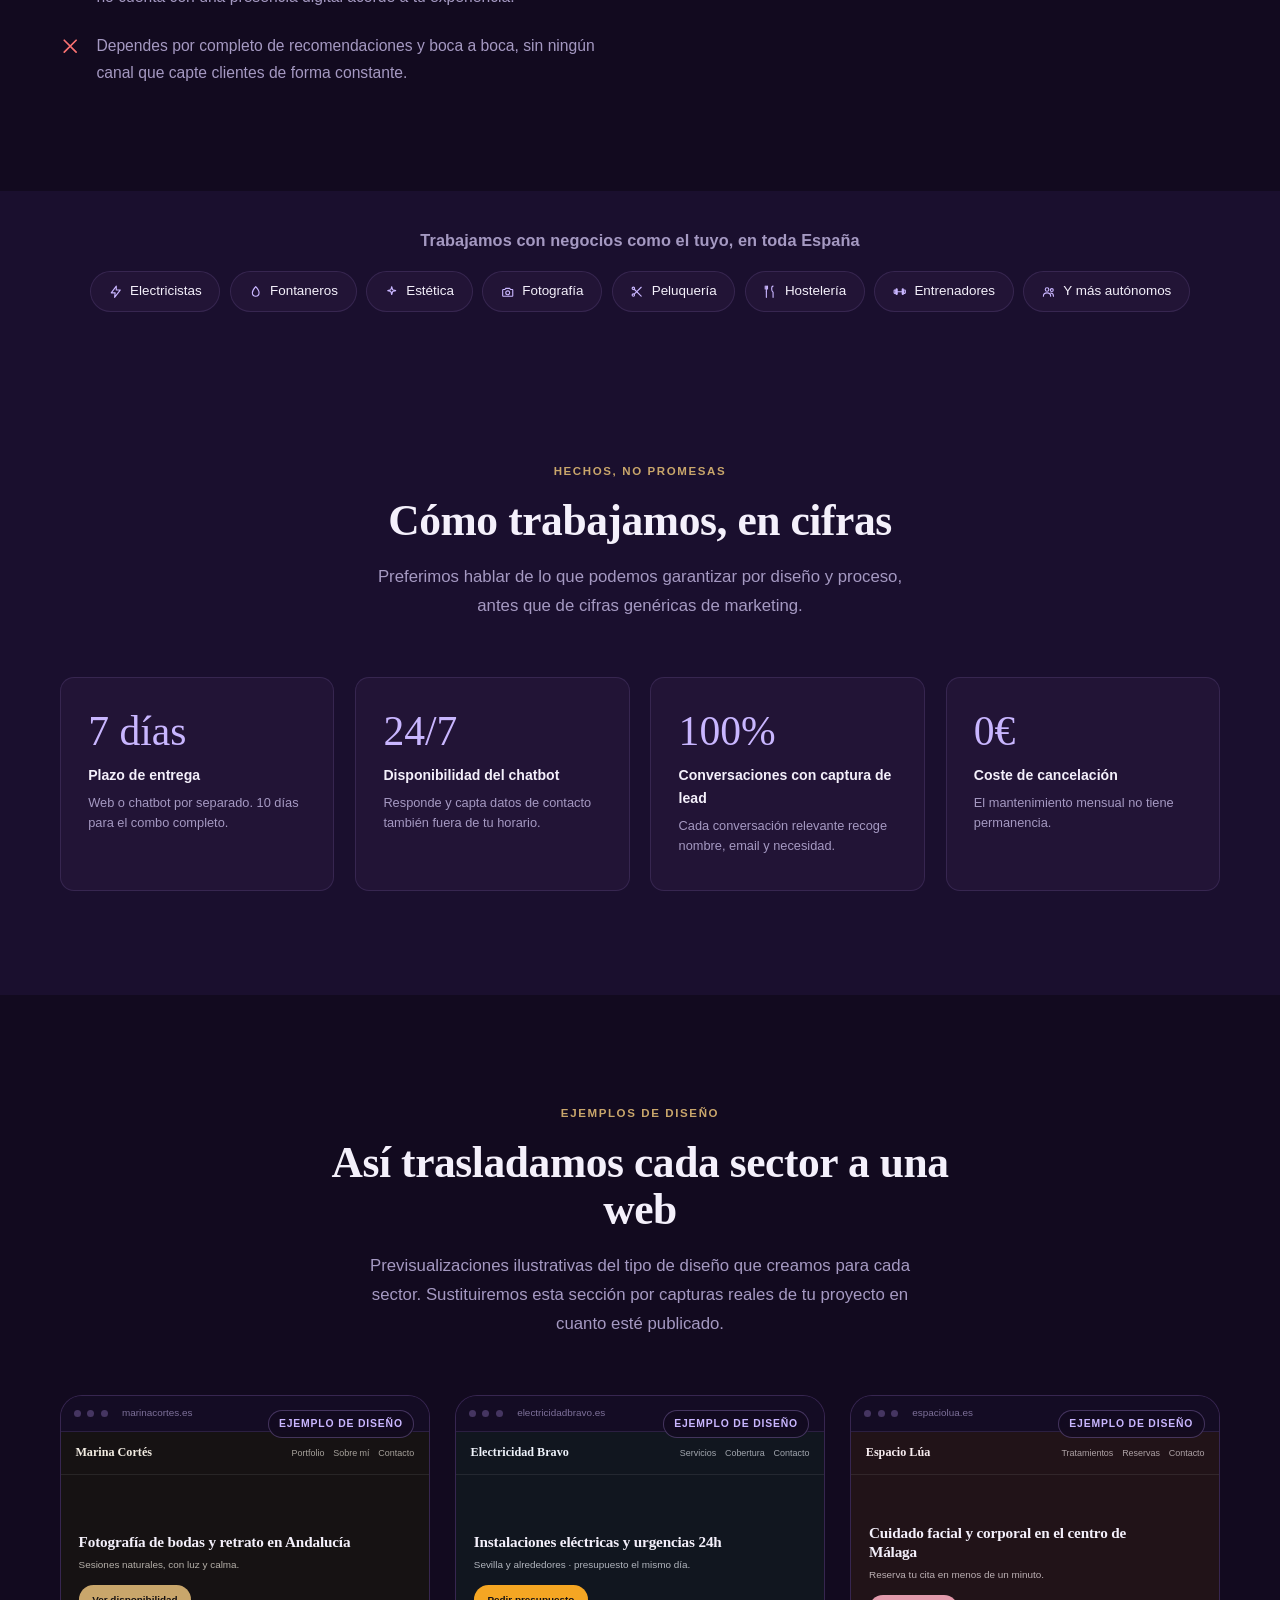
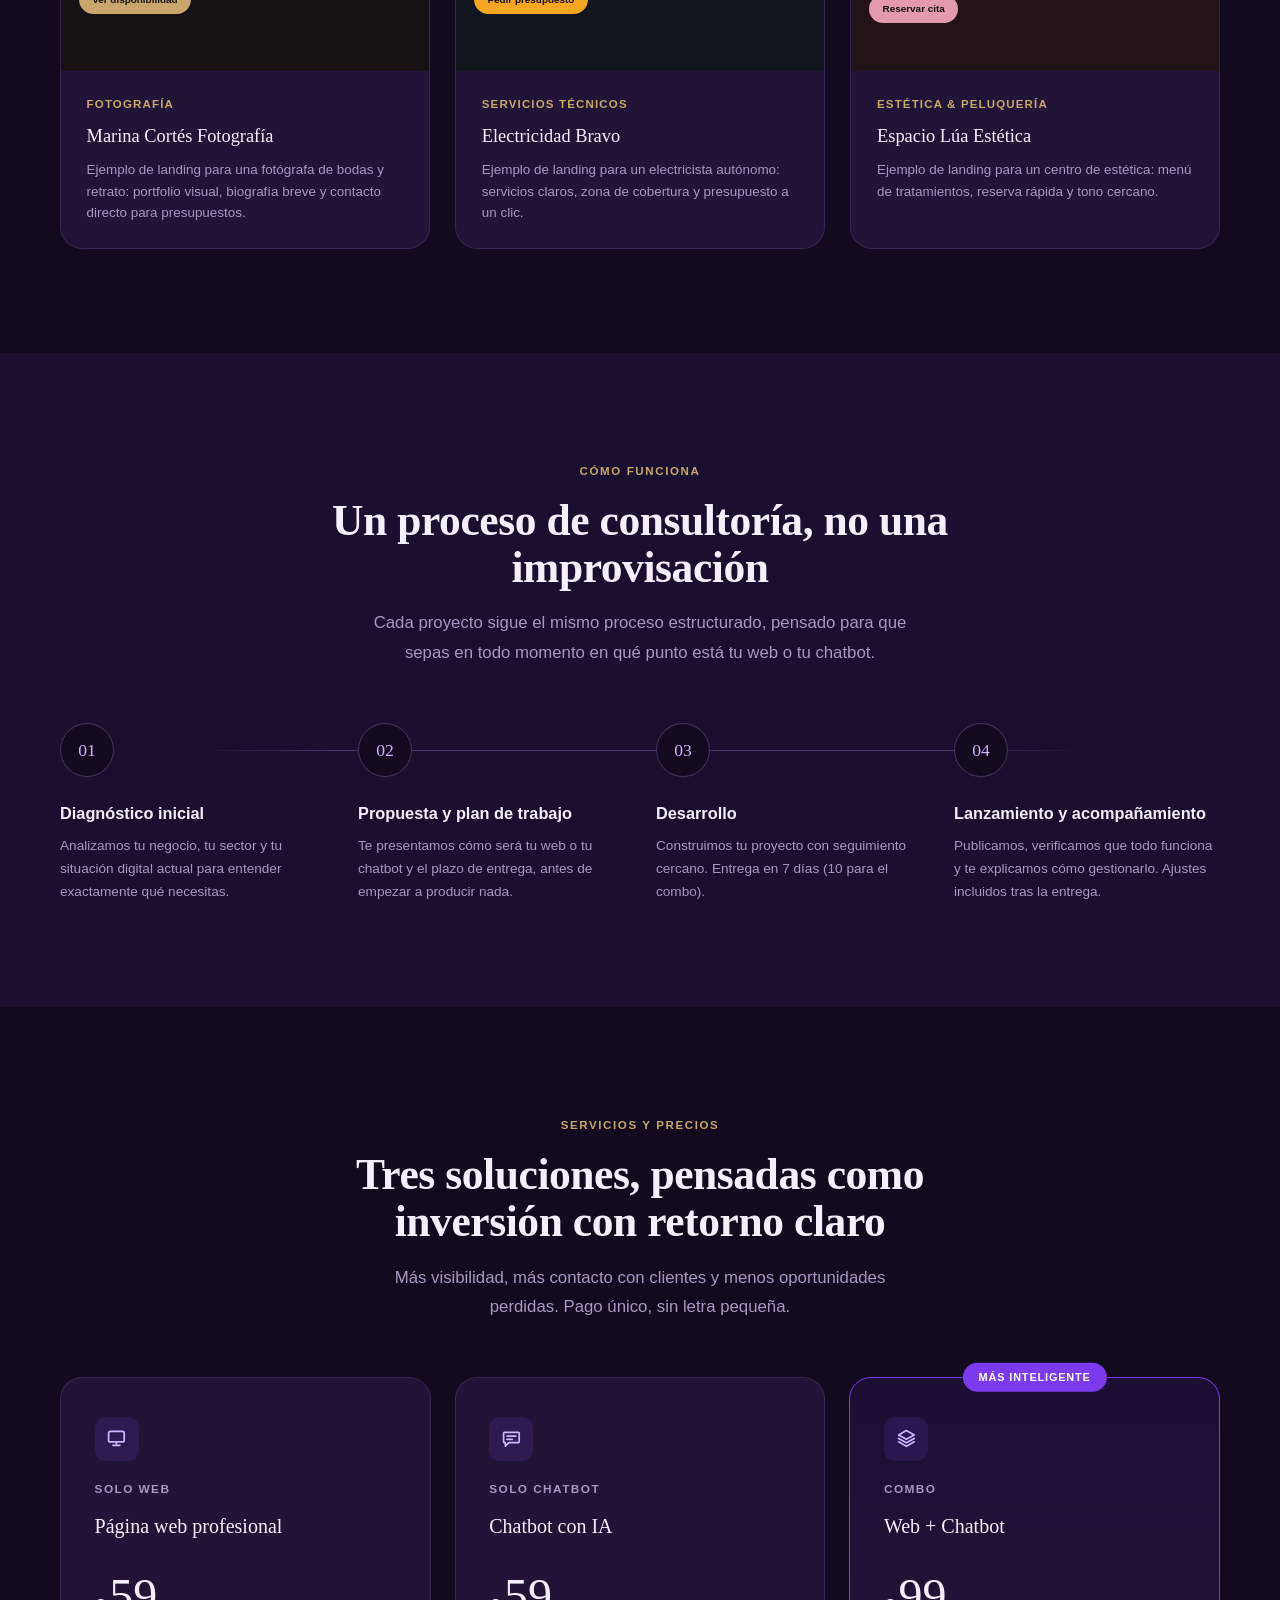
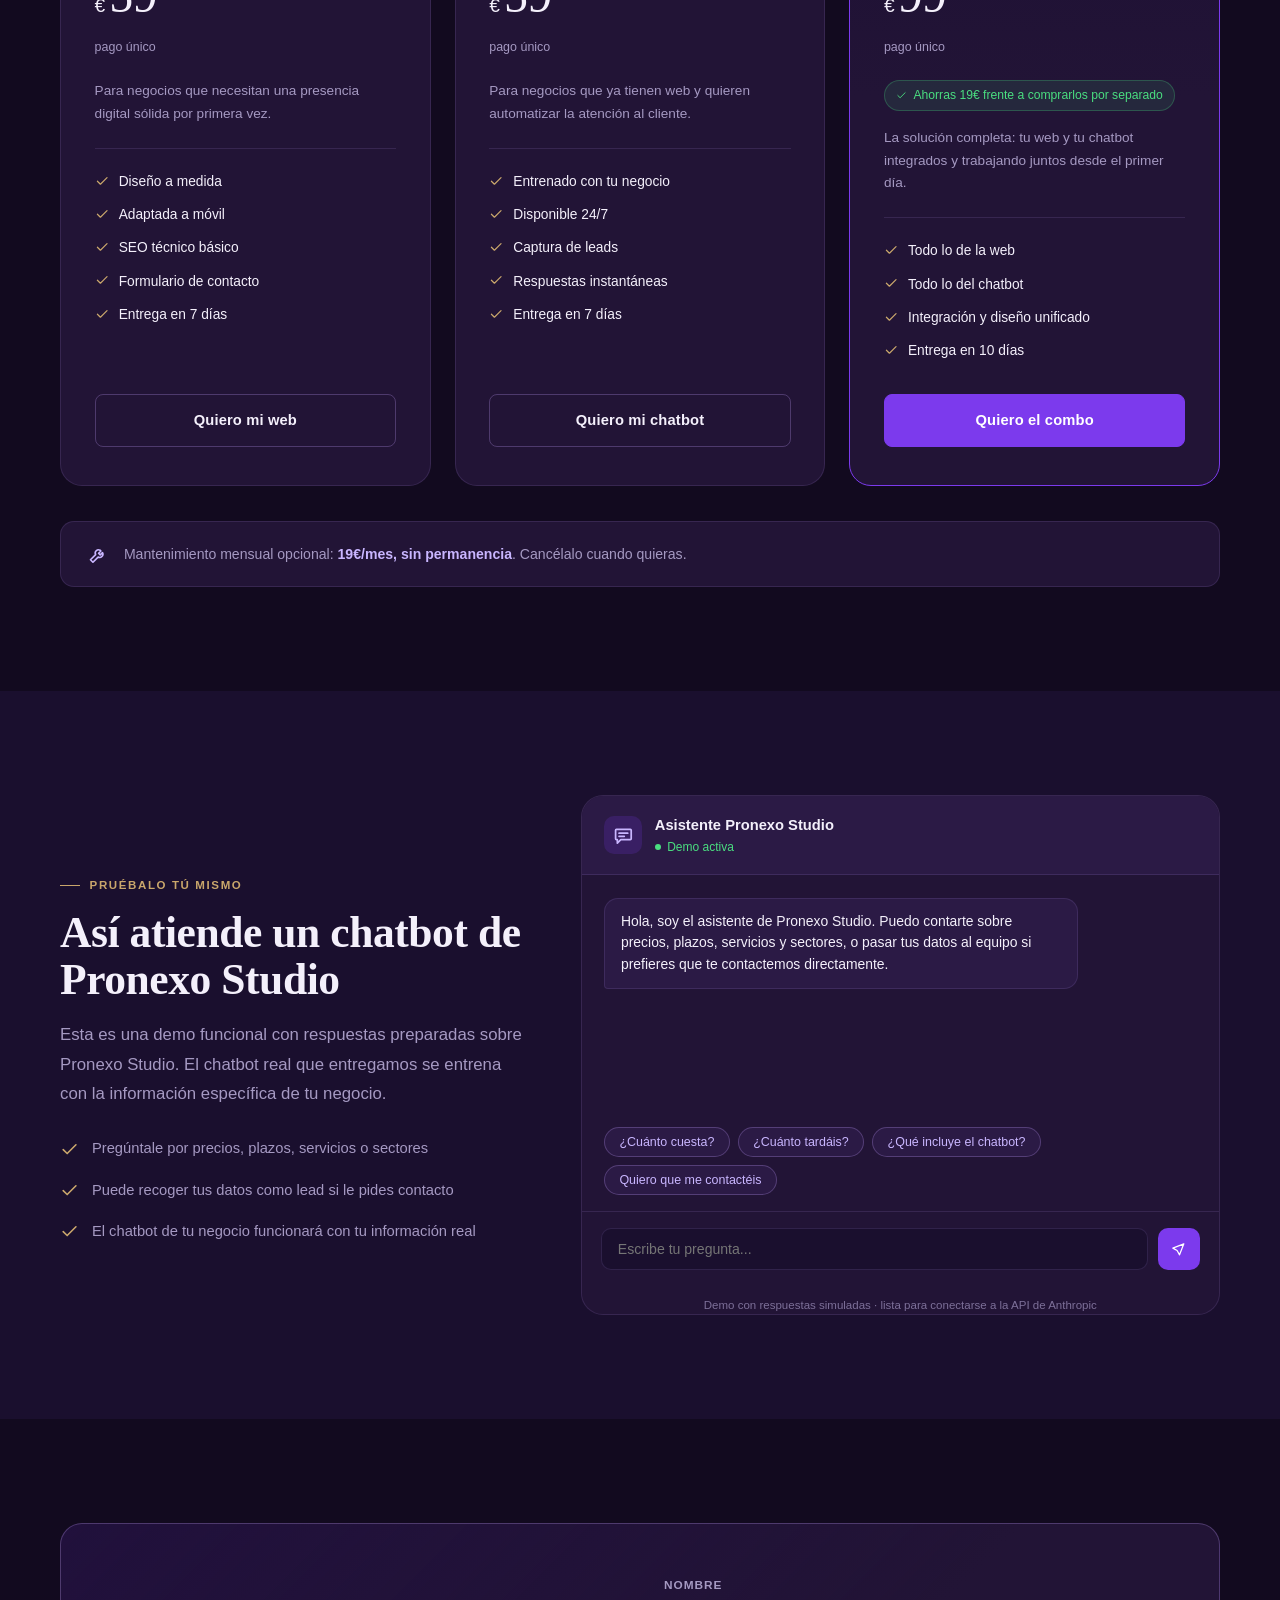
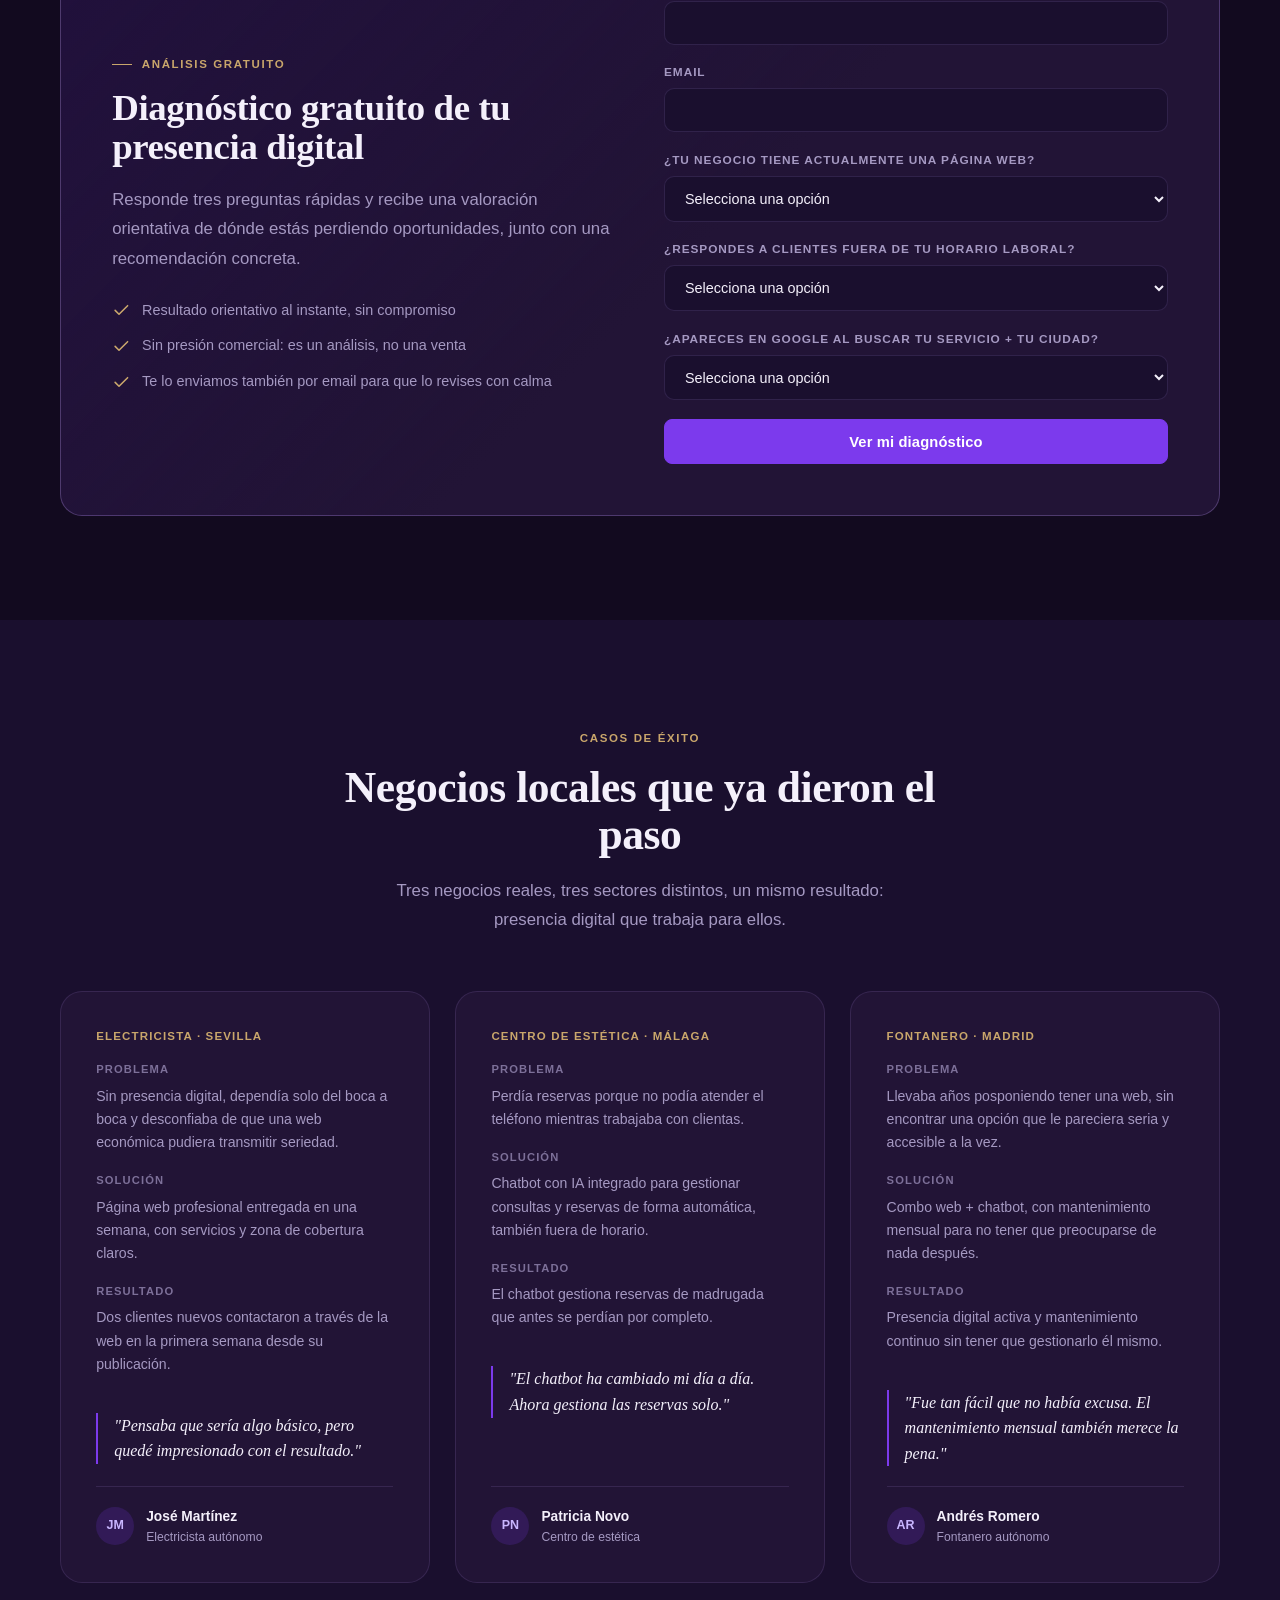
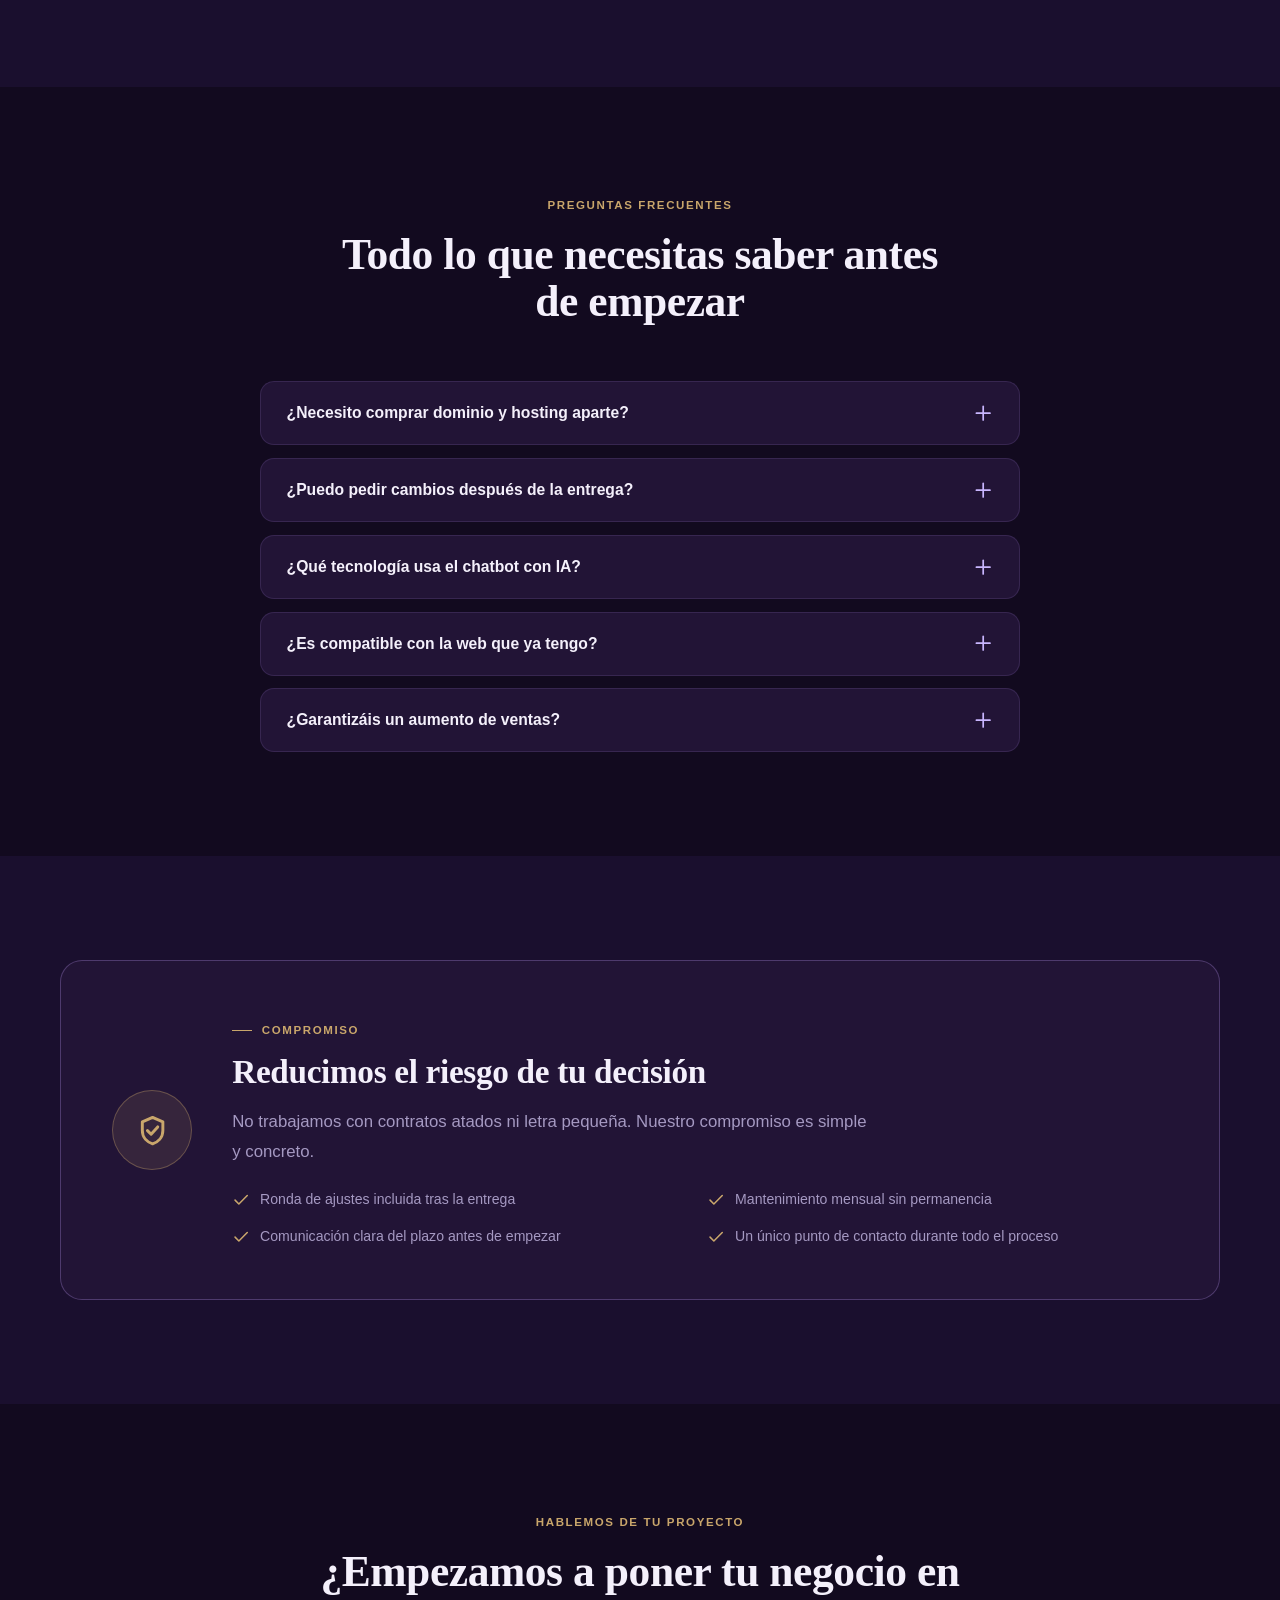
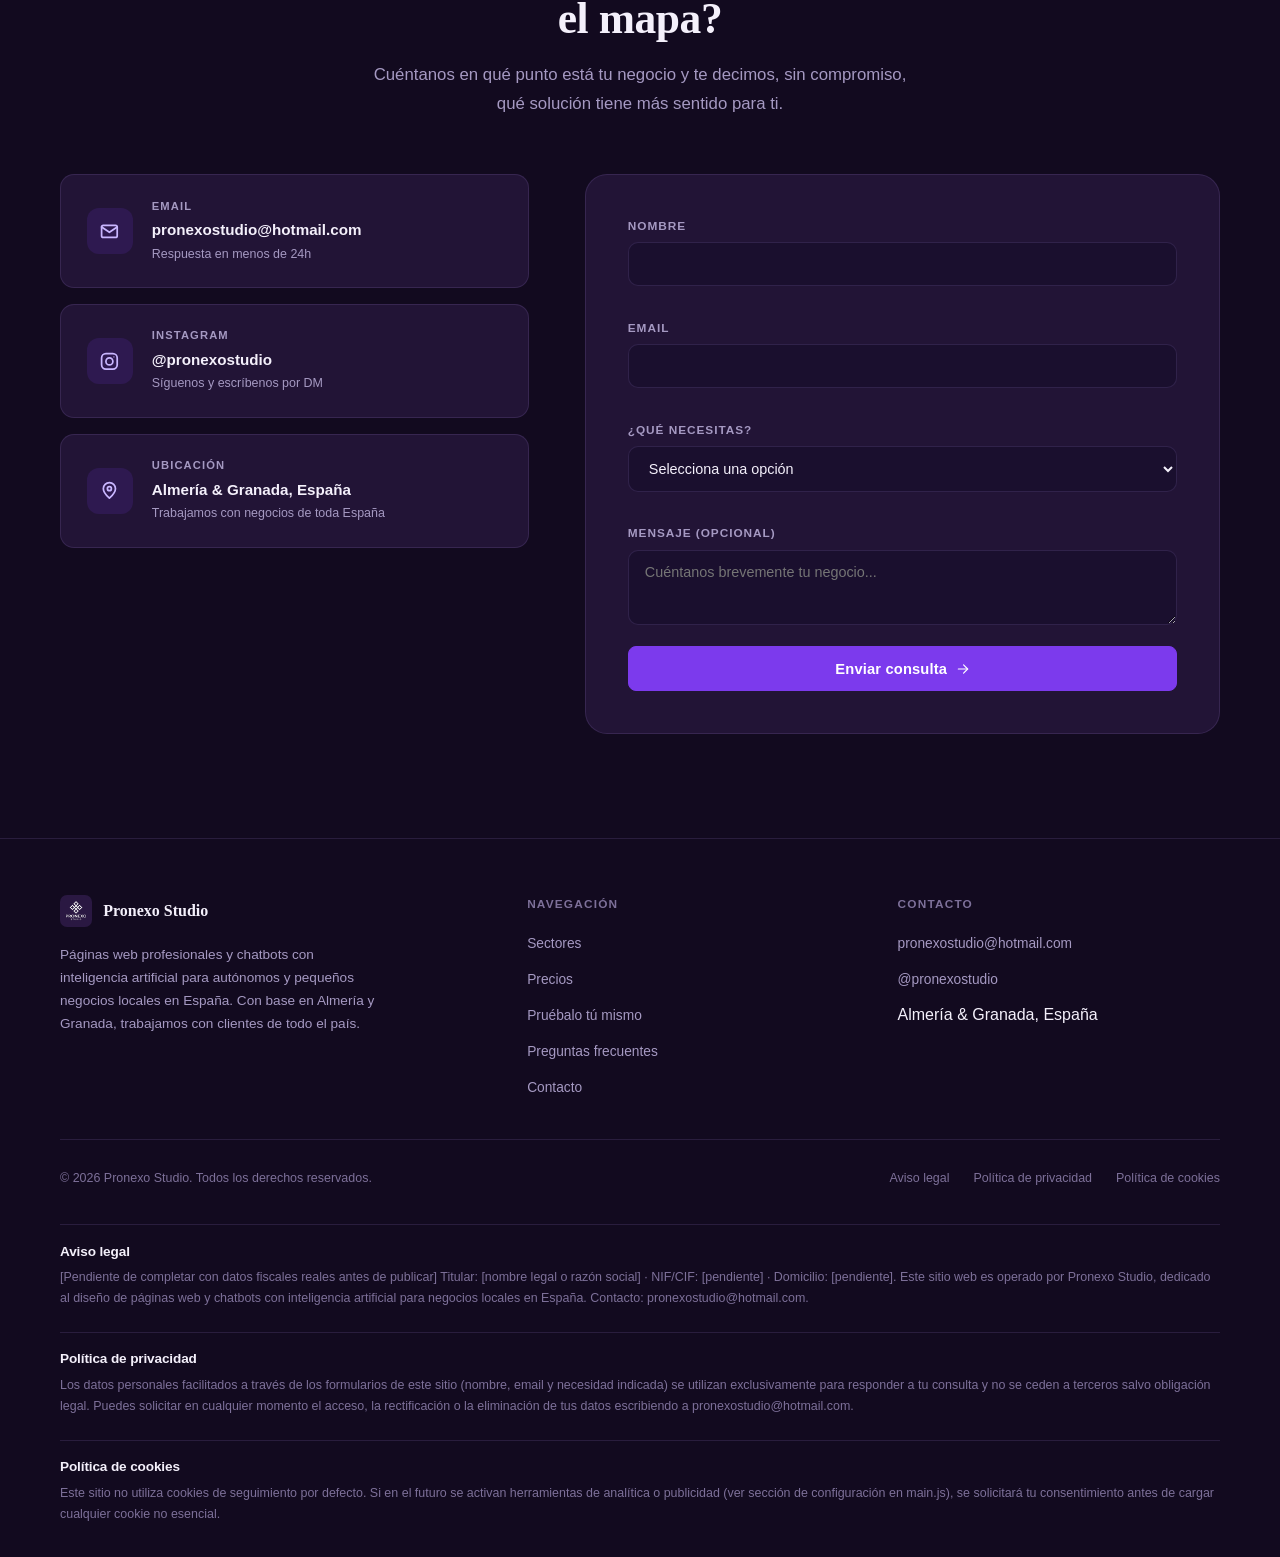
==== commit 47e87e2f: "Fusionar Servicios dentro de Precios para eliminar contenido repetido Las dos secciones mostraban pr" ====
--- a/index.html
+++ b/index.html
@@ -121,7 +121,6 @@
     </a>
     <ul class="nav-links">
       <li><a href="#sectores">Sectores</a></li>
-      <li><a href="#servicios">Servicios</a></li>
       <li><a href="#precios">Precios</a></li>
       <li><a href="#chatbot-demo" class="nav-link-demo"><svg class="icon" style="width:1em;height:1em"><use href="#icon-message"/></svg>Pruébalo tú mismo</a></li>
       <li><a href="#casos-exito">Casos de éxito</a></li>
@@ -137,7 +136,6 @@
   <div class="mobile-nav" id="mobile-nav">
     <ul class="mobile-nav-links">
       <li><a href="#sectores">Sectores</a></li>
-      <li><a href="#servicios">Servicios</a></li>
       <li><a href="#precios">Precios</a></li>
       <li><a href="#chatbot-demo" class="nav-link-demo"><svg class="icon" style="width:1em;height:1em"><use href="#icon-message"/></svg>Pruébalo tú mismo</a></li>
       <li><a href="#casos-exito">Casos de éxito</a></li>
@@ -224,68 +222,6 @@
       <span class="sector-pill"><svg class="icon"><use href="#icon-utensils"/></svg>Hostelería</span>
       <span class="sector-pill"><svg class="icon"><use href="#icon-dumbbell"/></svg>Entrenadores</span>
       <span class="sector-pill"><svg class="icon"><use href="#icon-users"/></svg>Y más autónomos</span>
-    </div>
-  </div>
-</section>
-
-<section id="servicios" aria-labelledby="servicios-title">
-  <div class="container">
-    <div class="section-head centered reveal">
-      <div class="eyebrow centered">Soluciones de negocio</div>
-      <h2 class="section-title" id="servicios-title">Tres formas de invertir en captar más clientes</h2>
-      <p class="section-lede">Cada solución está pensada como una inversión con retorno claro: más visibilidad, más contacto con clientes y menos oportunidades perdidas.</p>
-    </div>
-    <div class="services-grid">
-      <div class="service-card reveal">
-        <div class="service-icon"><svg class="icon"><use href="#icon-monitor"/></svg></div>
-        <div class="service-name">Página web profesional</div>
-        <p class="service-desc">Tu negocio, presentado con la seriedad que se merece. Una web a medida que transmite confianza desde el primer segundo y funciona como tu mejor comercial, 24 horas al día.</p>
-        <ul class="service-features">
-          <li><svg class="icon"><use href="#icon-check"/></svg><span>Diseño a medida de tu marca y tu sector</span></li>
-          <li><svg class="icon"><use href="#icon-check"/></svg><span>Adaptada a móvil, tablet y escritorio</span></li>
-          <li><svg class="icon"><use href="#icon-check"/></svg><span>SEO técnico básico para aparecer en Google</span></li>
-          <li><svg class="icon"><use href="#icon-check"/></svg><span>Formulario de contacto funcional</span></li>
-          <li><svg class="icon"><use href="#icon-check"/></svg><span>Entrega en 7 días</span></li>
-        </ul>
-        <div class="service-price-row"><span class="service-price">59€</span><span class="service-price-note">pago único</span></div>
-        <a href="#final-cta" class="btn btn-outline btn-block">Quiero mi web</a>
-      </div>
-
-      <div class="service-card reveal reveal-d1">
-        <div class="service-icon"><svg class="icon"><use href="#icon-message"/></svg></div>
-        <div class="service-name">Chatbot con inteligencia artificial</div>
-        <p class="service-desc">Tu negocio responde a clientes aunque tú no puedas. Un chatbot entrenado con la información real de tu negocio que atiende, informa y capta datos de contacto sin descanso.</p>
-        <ul class="service-features">
-          <li><svg class="icon"><use href="#icon-check"/></svg><span>Entrenado con la información de tu negocio</span></li>
-          <li><svg class="icon"><use href="#icon-check"/></svg><span>Disponible 24 horas, los 7 días de la semana</span></li>
-          <li><svg class="icon"><use href="#icon-check"/></svg><span>Captura nombre, email y necesidad de cada visitante</span></li>
-          <li><svg class="icon"><use href="#icon-check"/></svg><span>Responde preguntas frecuentes al instante</span></li>
-          <li><svg class="icon"><use href="#icon-check"/></svg><span>Entrega en 7 días</span></li>
-        </ul>
-        <div class="service-price-row"><span class="service-price">59€</span><span class="service-price-note">pago único</span></div>
-        <a href="#final-cta" class="btn btn-outline btn-block">Quiero mi chatbot</a>
-      </div>
-
-      <div class="service-card featured reveal reveal-d2">
-        <div class="service-badge">Recomendado</div>
-        <div class="service-icon"><svg class="icon"><use href="#icon-layers"/></svg></div>
-        <div class="service-name">Combo Web + Chatbot</div>
-        <p class="service-desc">La solución más completa e inteligente: presencia digital y atención automatizada trabajando juntas, integradas desde el primer día y con un ahorro claro frente a contratarlas por separado.</p>
-        <ul class="service-features">
-          <li><svg class="icon"><use href="#icon-check"/></svg><span>Todo lo incluido en la web profesional</span></li>
-          <li><svg class="icon"><use href="#icon-check"/></svg><span>Todo lo incluido en el chatbot con IA</span></li>
-          <li><svg class="icon"><use href="#icon-check"/></svg><span>Integración y diseño unificado entre ambos</span></li>
-          <li><svg class="icon"><use href="#icon-check"/></svg><span>Ahorro de 19€ frente a la compra por separado</span></li>
-          <li><svg class="icon"><use href="#icon-check"/></svg><span>Entrega en 10 días</span></li>
-        </ul>
-        <div class="service-price-row"><span class="service-price">99€</span><span class="service-price-note">pago único · ahorras 19€</span></div>
-        <a href="#final-cta" class="btn btn-primary btn-block">Quiero el combo</a>
-      </div>
-    </div>
-
-    <div class="pricing-footnote reveal">
-      <svg class="icon"><use href="#icon-wrench"/></svg>
-      <span>A cualquiera de estas soluciones puedes añadir <strong>mantenimiento mensual por 19€/mes</strong>, sin permanencia: actualizaciones, revisión del chatbot y pequeños cambios de contenido.</span>
     </div>
   </div>
 </section>
@@ -429,12 +365,13 @@
 <section id="precios" aria-labelledby="precios-title">
   <div class="container">
     <div class="section-head centered reveal">
-      <div class="eyebrow centered">Inversión</div>
-      <h2 class="section-title" id="precios-title">Una inversión con retorno claro</h2>
-      <p class="section-lede">Pago único, sin letra pequeña. Piensa en esto como el coste de dejar de perder clientes, no como un gasto.</p>
+      <div class="eyebrow centered">Servicios y precios</div>
+      <h2 class="section-title" id="precios-title">Tres soluciones, pensadas como inversión con retorno claro</h2>
+      <p class="section-lede">Más visibilidad, más contacto con clientes y menos oportunidades perdidas. Pago único, sin letra pequeña.</p>
     </div>
     <div class="pricing-grid">
       <div class="price-card reveal">
+        <div class="price-icon"><svg class="icon"><use href="#icon-monitor"/></svg></div>
         <div class="price-plan">Solo web</div>
         <div class="price-what">Página web profesional</div>
         <div class="price-amount"><span class="price-cur">€</span><span class="price-num">59</span></div>
@@ -451,6 +388,7 @@
       </div>
 
       <div class="price-card reveal reveal-d1">
+        <div class="price-icon"><svg class="icon"><use href="#icon-message"/></svg></div>
         <div class="price-plan">Solo chatbot</div>
         <div class="price-what">Chatbot con IA</div>
         <div class="price-amount"><span class="price-cur">€</span><span class="price-num">59</span></div>
@@ -468,6 +406,7 @@
 
       <div class="price-card recommended reveal reveal-d2">
         <div class="price-badge">Más inteligente</div>
+        <div class="price-icon"><svg class="icon"><use href="#icon-layers"/></svg></div>
         <div class="price-plan">Combo</div>
         <div class="price-what">Web + Chatbot</div>
         <div class="price-amount"><span class="price-cur">€</span><span class="price-num">99</span></div>
@@ -769,8 +708,8 @@
         <div class="footer-col-title">Navegación</div>
         <ul class="footer-links">
           <li><a href="#sectores">Sectores</a></li>
-          <li><a href="#servicios">Servicios</a></li>
           <li><a href="#precios">Precios</a></li>
+          <li><a href="#chatbot-demo">Pruébalo tú mismo</a></li>
           <li><a href="#faq">Preguntas frecuentes</a></li>
           <li><a href="#final-cta">Contacto</a></li>
         </ul>
--- a/style.css
+++ b/style.css
@@ -238,32 +238,6 @@
 }
 .sector-pill .icon{width:1em;height:1em;color:var(--accent)}
 
-/* ============ SERVICES ============ */
-.services-grid{display:grid;grid-template-columns:repeat(3,1fr);gap:1.5rem}
-.service-card{
-  background:var(--surface);border:1px solid var(--line);border-radius:var(--radius-lg);
-  padding:2.6rem 2.2rem;display:flex;flex-direction:column;
-  transition:border-color .25s,transform .25s var(--ease);
-}
-.service-card:hover{transform:translateY(-4px);border-color:var(--line-strong)}
-.service-card.featured{border-color:var(--brand);background:linear-gradient(180deg,rgba(124,58,237,.09),var(--surface) 40%);position:relative}
-.service-badge{
-  position:absolute;top:-1px;left:2.2rem;transform:translateY(-50%);
-  background:var(--brand);color:#fff;font-size:.68rem;font-weight:700;letter-spacing:.08em;text-transform:uppercase;
-  padding:.35rem .85rem;border-radius:50px;
-}
-.service-icon{
-  width:48px;height:48px;border-radius:12px;background:rgba(124,58,237,.14);
-  display:flex;align-items:center;justify-content:center;color:var(--accent);margin-bottom:1.5rem;
-}
-.service-name{font-family:'Fraunces',serif;font-size:1.3rem;margin-bottom:.6rem}
-.service-desc{font-size:.9rem;color:var(--muted);line-height:1.7;margin-bottom:1.6rem}
-.service-features{list-style:none;display:flex;flex-direction:column;gap:.65rem;margin-bottom:2rem;flex-grow:1}
-.service-features li{display:flex;gap:.6rem;align-items:flex-start;font-size:.87rem;color:var(--text)}
-.service-features .icon{width:1.05em;height:1.05em;color:var(--gold);margin-top:.2em}
-.service-price-row{display:flex;align-items:baseline;gap:.5rem;padding-top:1.4rem;border-top:1px solid var(--line);margin-bottom:1.4rem}
-.service-price{font-family:'Fraunces',serif;font-size:2.1rem;color:var(--text)}
-.service-price-note{font-size:.78rem;color:var(--muted)}
 
 /* ============ RESULTS ============ */
 .results-grid{display:grid;grid-template-columns:repeat(4,1fr);gap:1.3rem}
@@ -327,6 +301,10 @@
   background:var(--brand);color:#fff;font-size:.68rem;font-weight:700;letter-spacing:.08em;text-transform:uppercase;
   padding:.35rem 1rem;border-radius:50px;white-space:nowrap;
 }
+.price-icon{
+  width:44px;height:44px;border-radius:11px;background:rgba(124,58,237,.14);
+  display:flex;align-items:center;justify-content:center;color:var(--accent);margin-bottom:1.2rem;
+}
 .price-plan{font-size:.74rem;letter-spacing:.12em;text-transform:uppercase;color:var(--muted);font-weight:600;margin-bottom:.7rem}
 .price-what{font-family:'Fraunces',serif;font-size:1.25rem;margin-bottom:1rem}
 .price-amount{display:flex;align-items:baseline;gap:.25rem;margin-bottom:.2rem}
@@ -525,7 +503,7 @@
 /* ============ RESPONSIVE ============ */
 @media(max-width:1080px){
   .trust-grid{grid-template-columns:repeat(2,1fr)}
-  .services-grid,.pricing-grid,.portfolio-grid,.case-grid{grid-template-columns:1fr 1fr}
+  .pricing-grid,.portfolio-grid,.case-grid{grid-template-columns:1fr 1fr}
   .results-grid{grid-template-columns:repeat(2,1fr)}
   .process-grid{grid-template-columns:1fr 1fr;row-gap:2.5rem}
   .process-grid::before{display:none}
@@ -542,7 +520,7 @@
   .nav-links{display:none}
   .nav-toggle{display:flex}
   .nav-inner{padding:1rem 1.4rem}
-  .services-grid,.pricing-grid,.portfolio-grid,.results-grid,.case-grid{grid-template-columns:1fr}
+  .pricing-grid,.portfolio-grid,.results-grid,.case-grid{grid-template-columns:1fr}
   .sector-pills{gap:.5rem}
   .sector-pill{font-size:.8rem;padding:.5rem .9rem}
   .process-grid{grid-template-columns:1fr}
